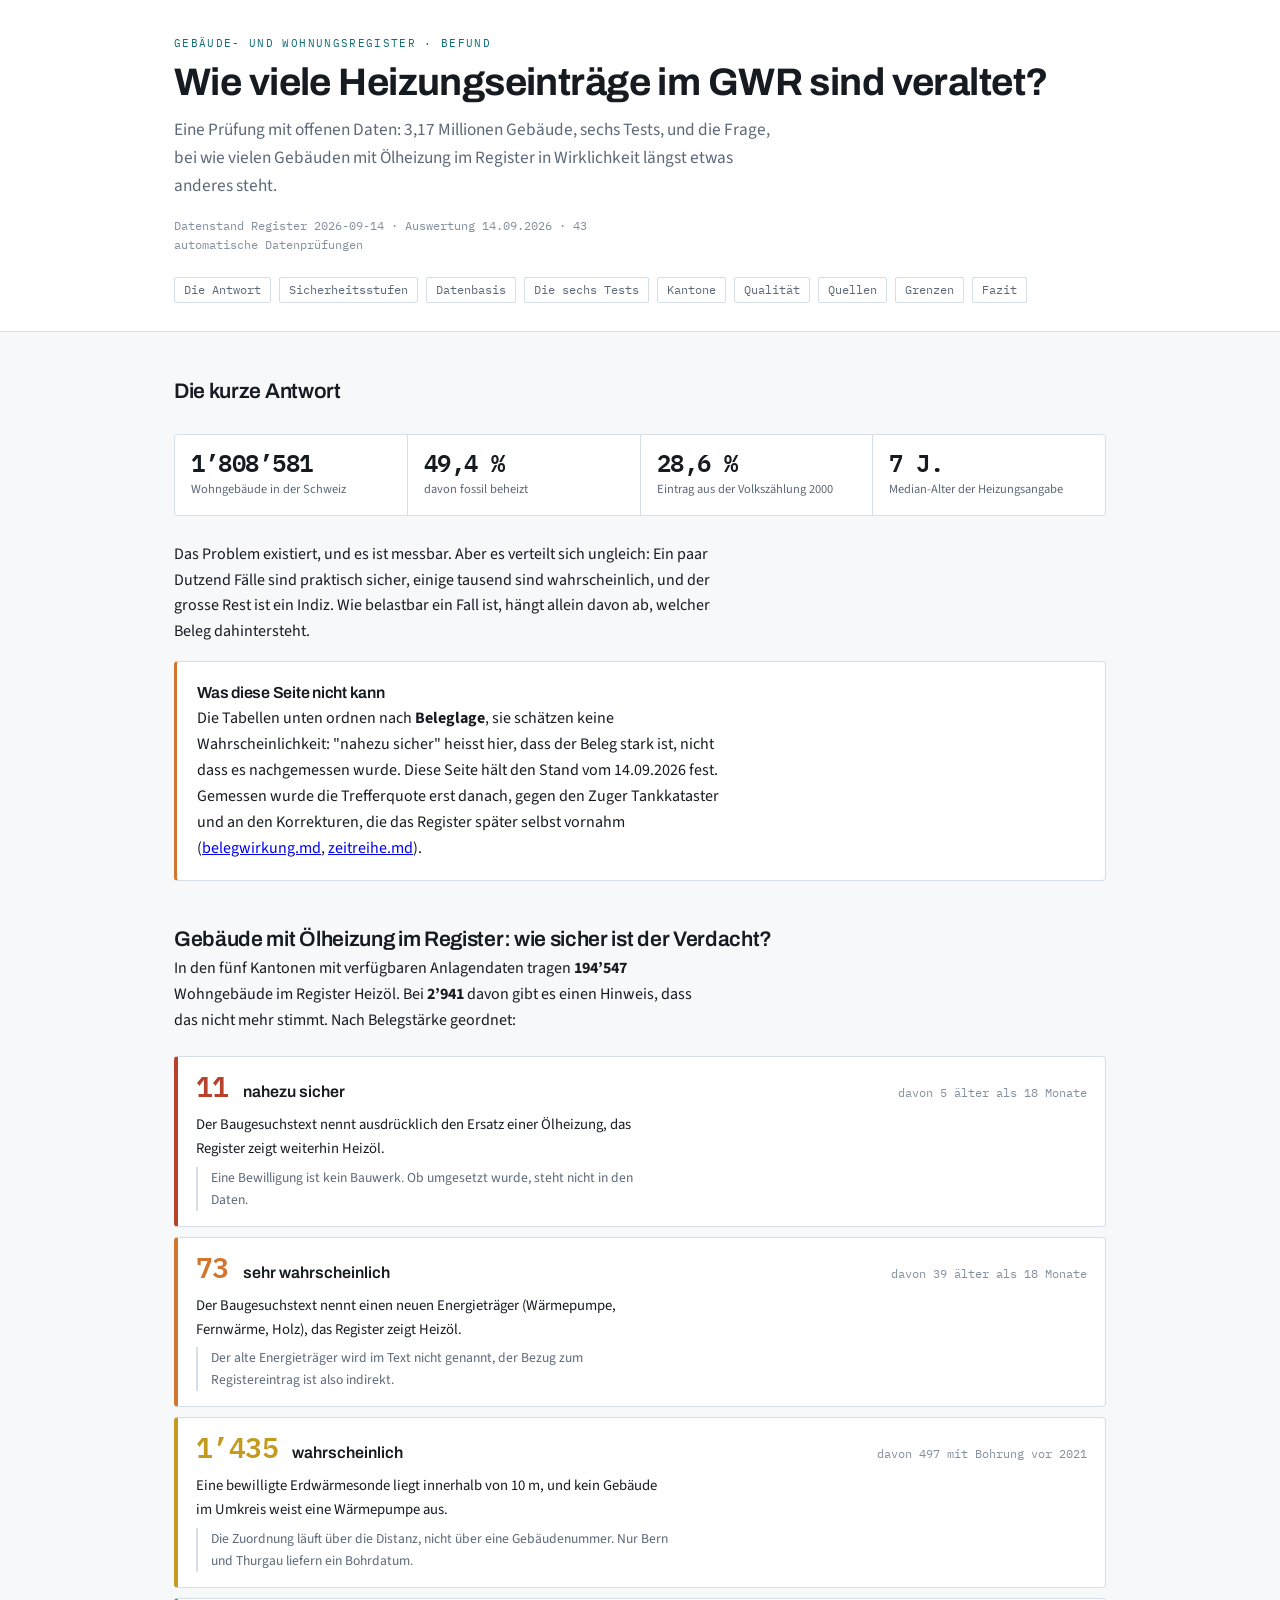
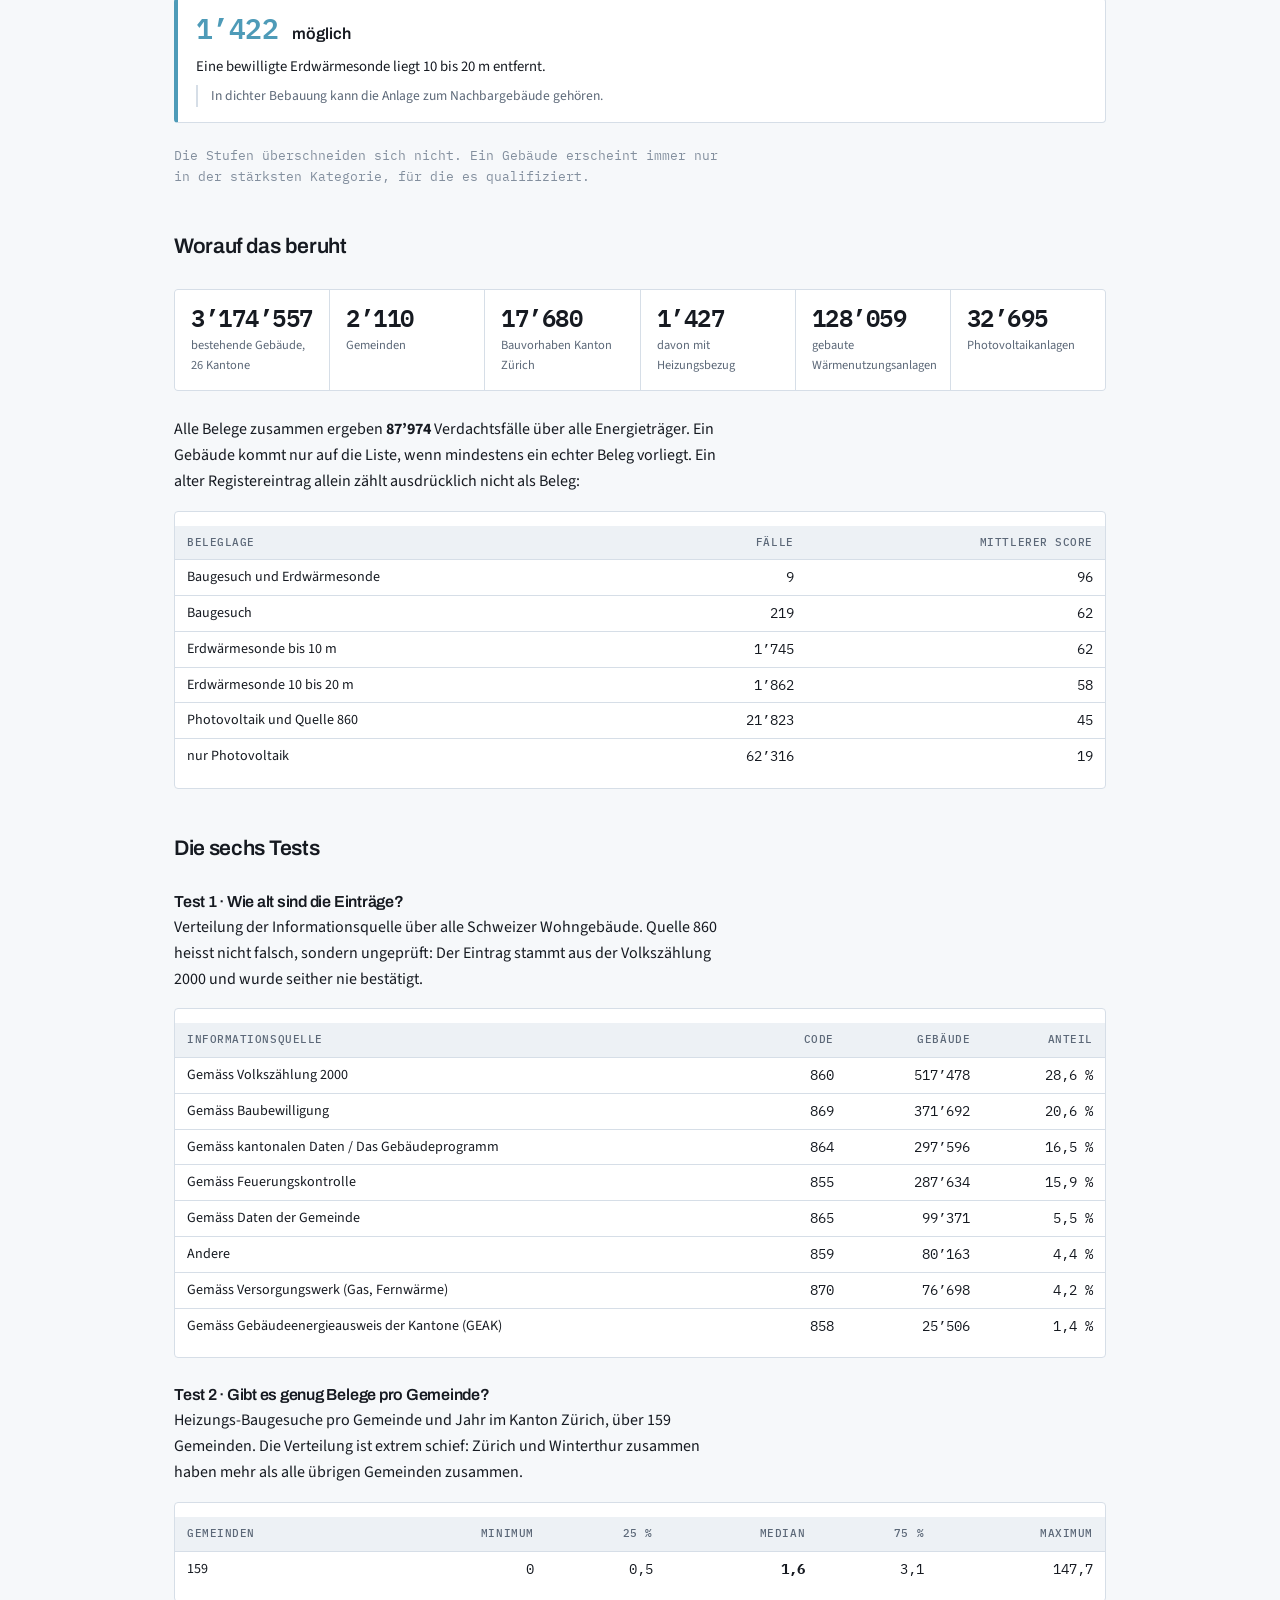
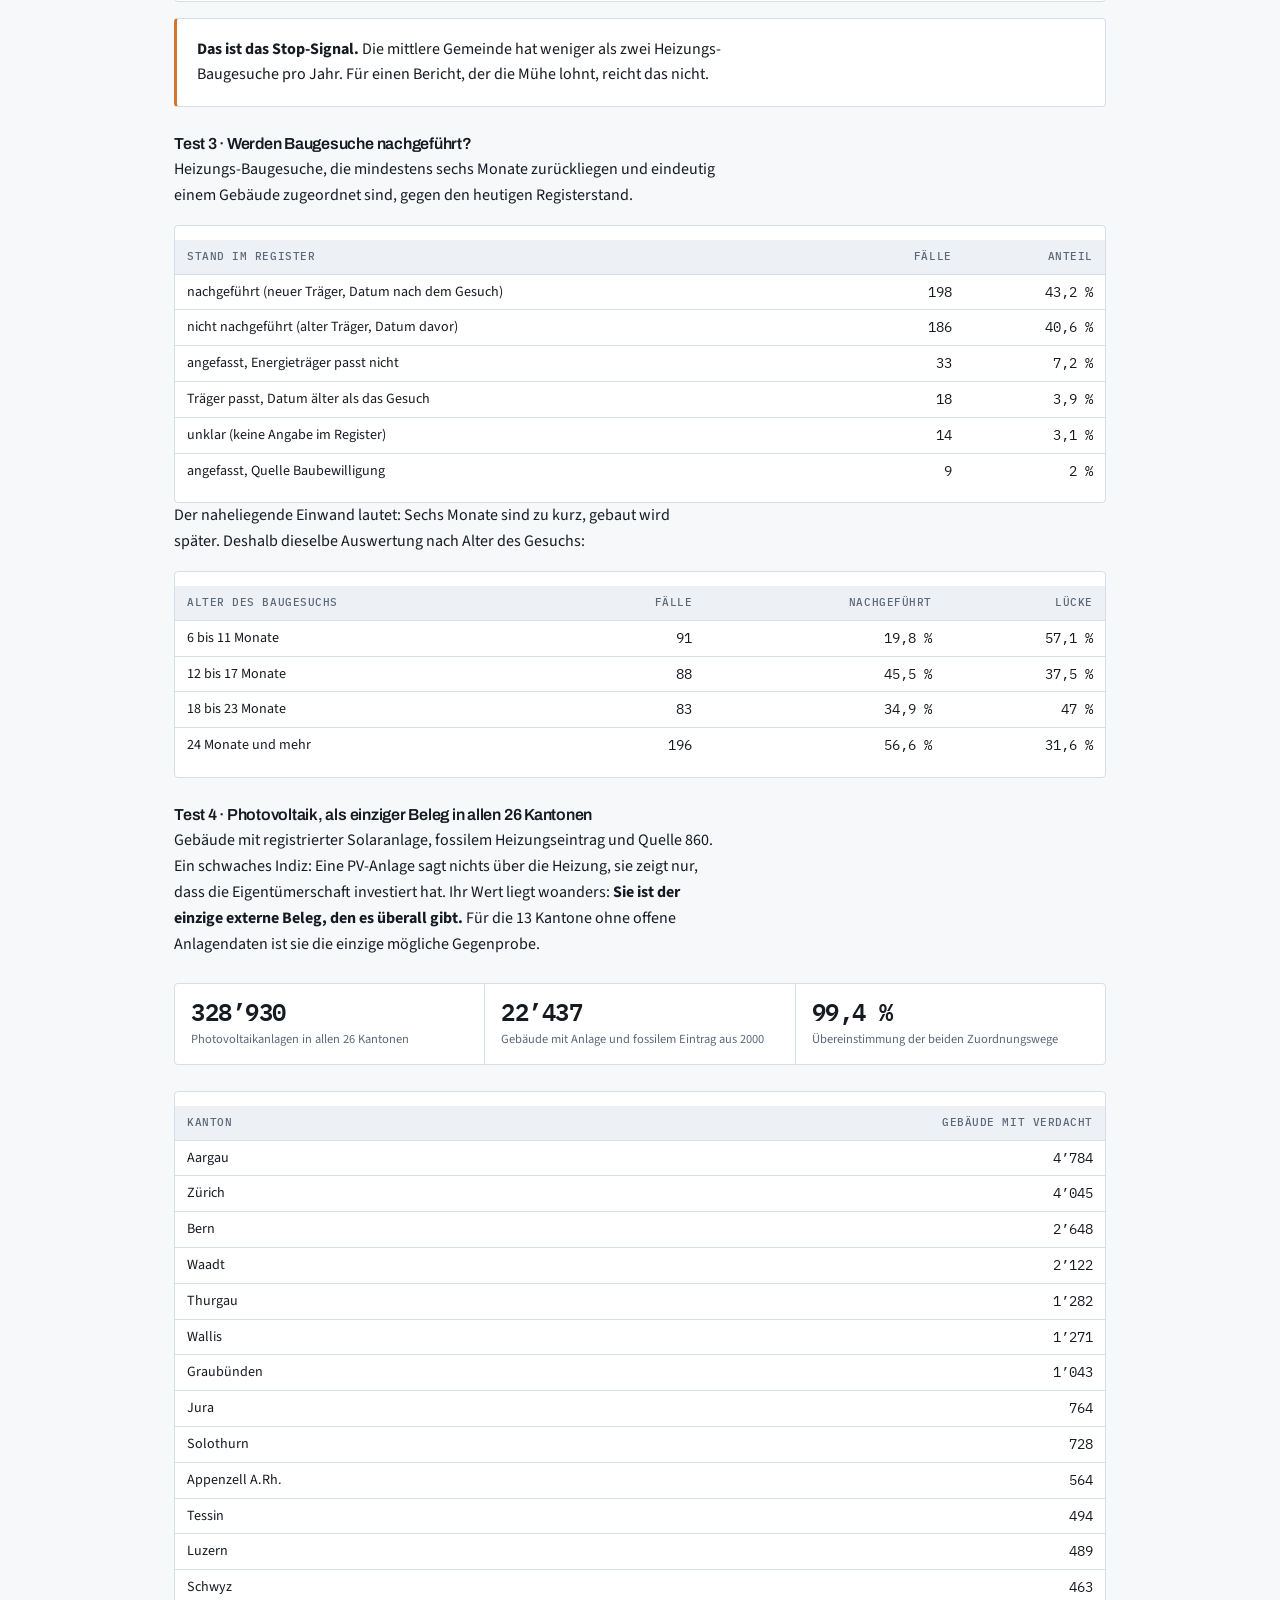
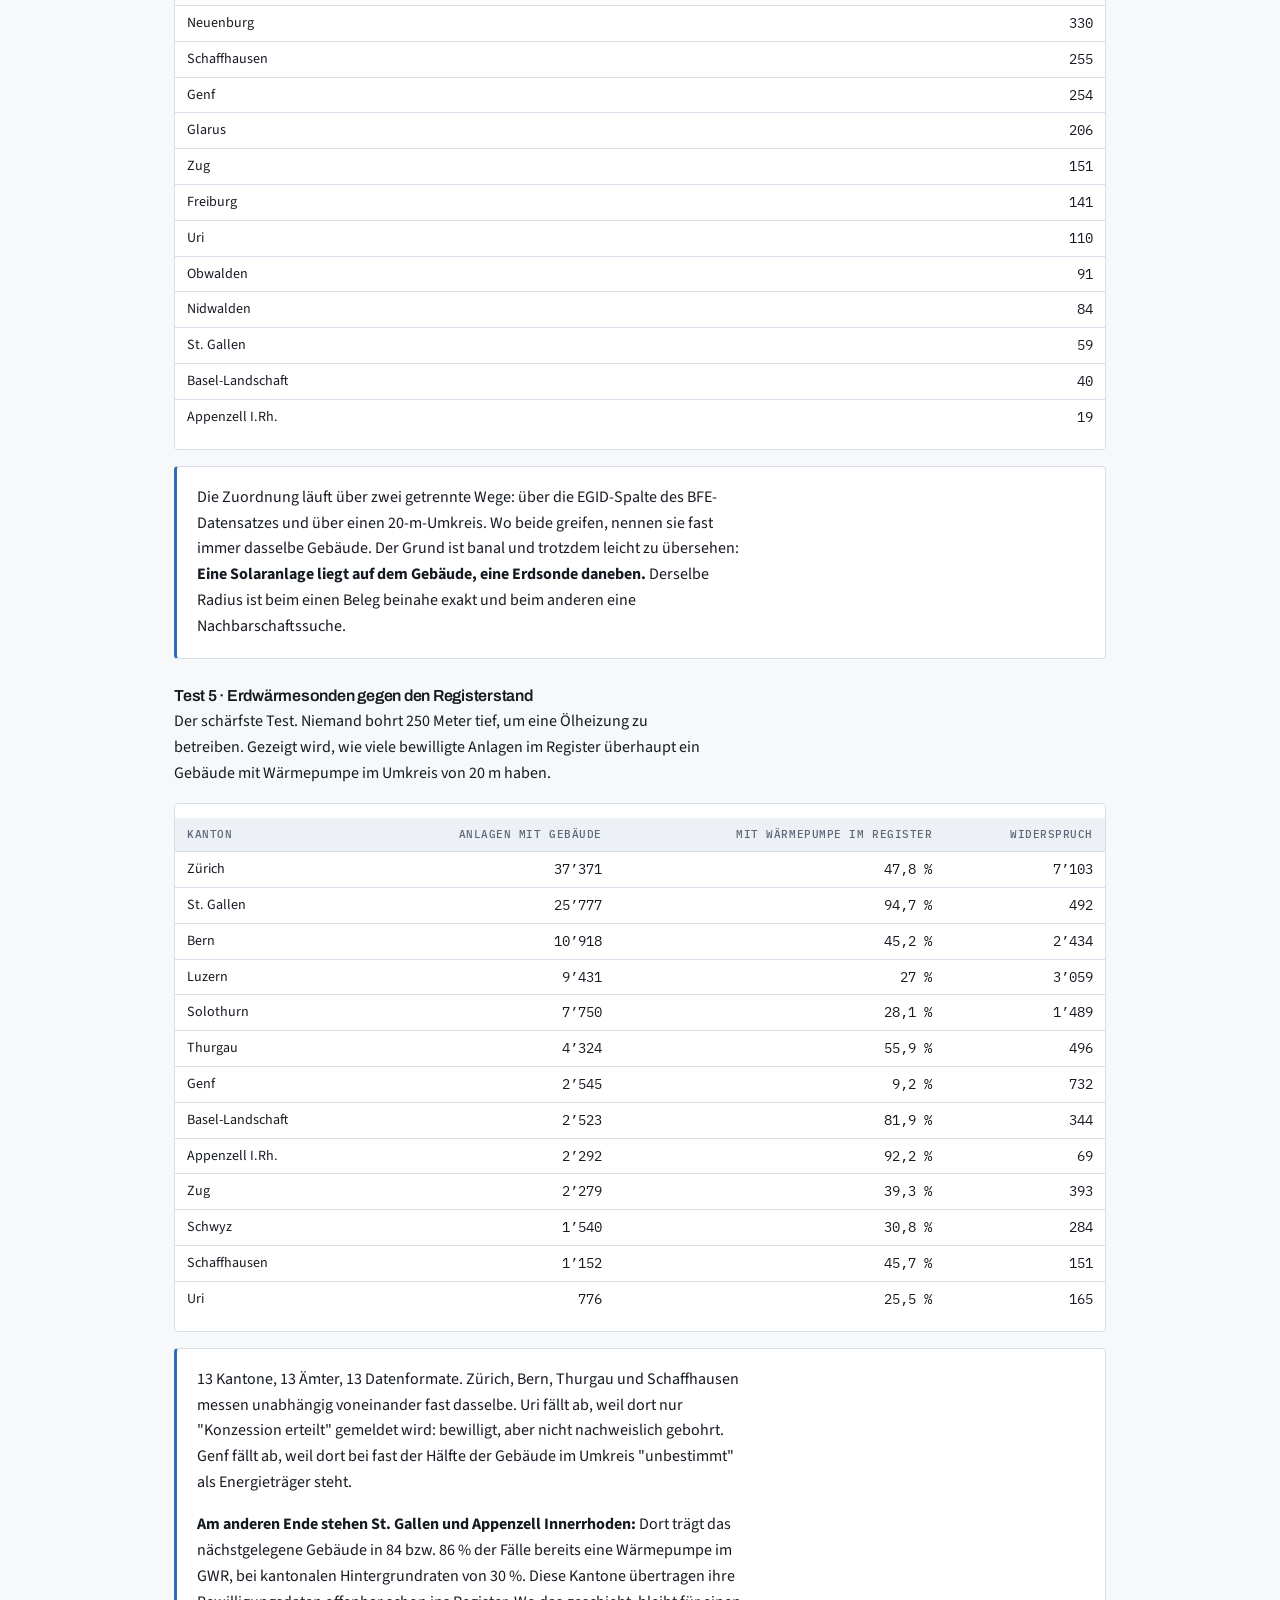
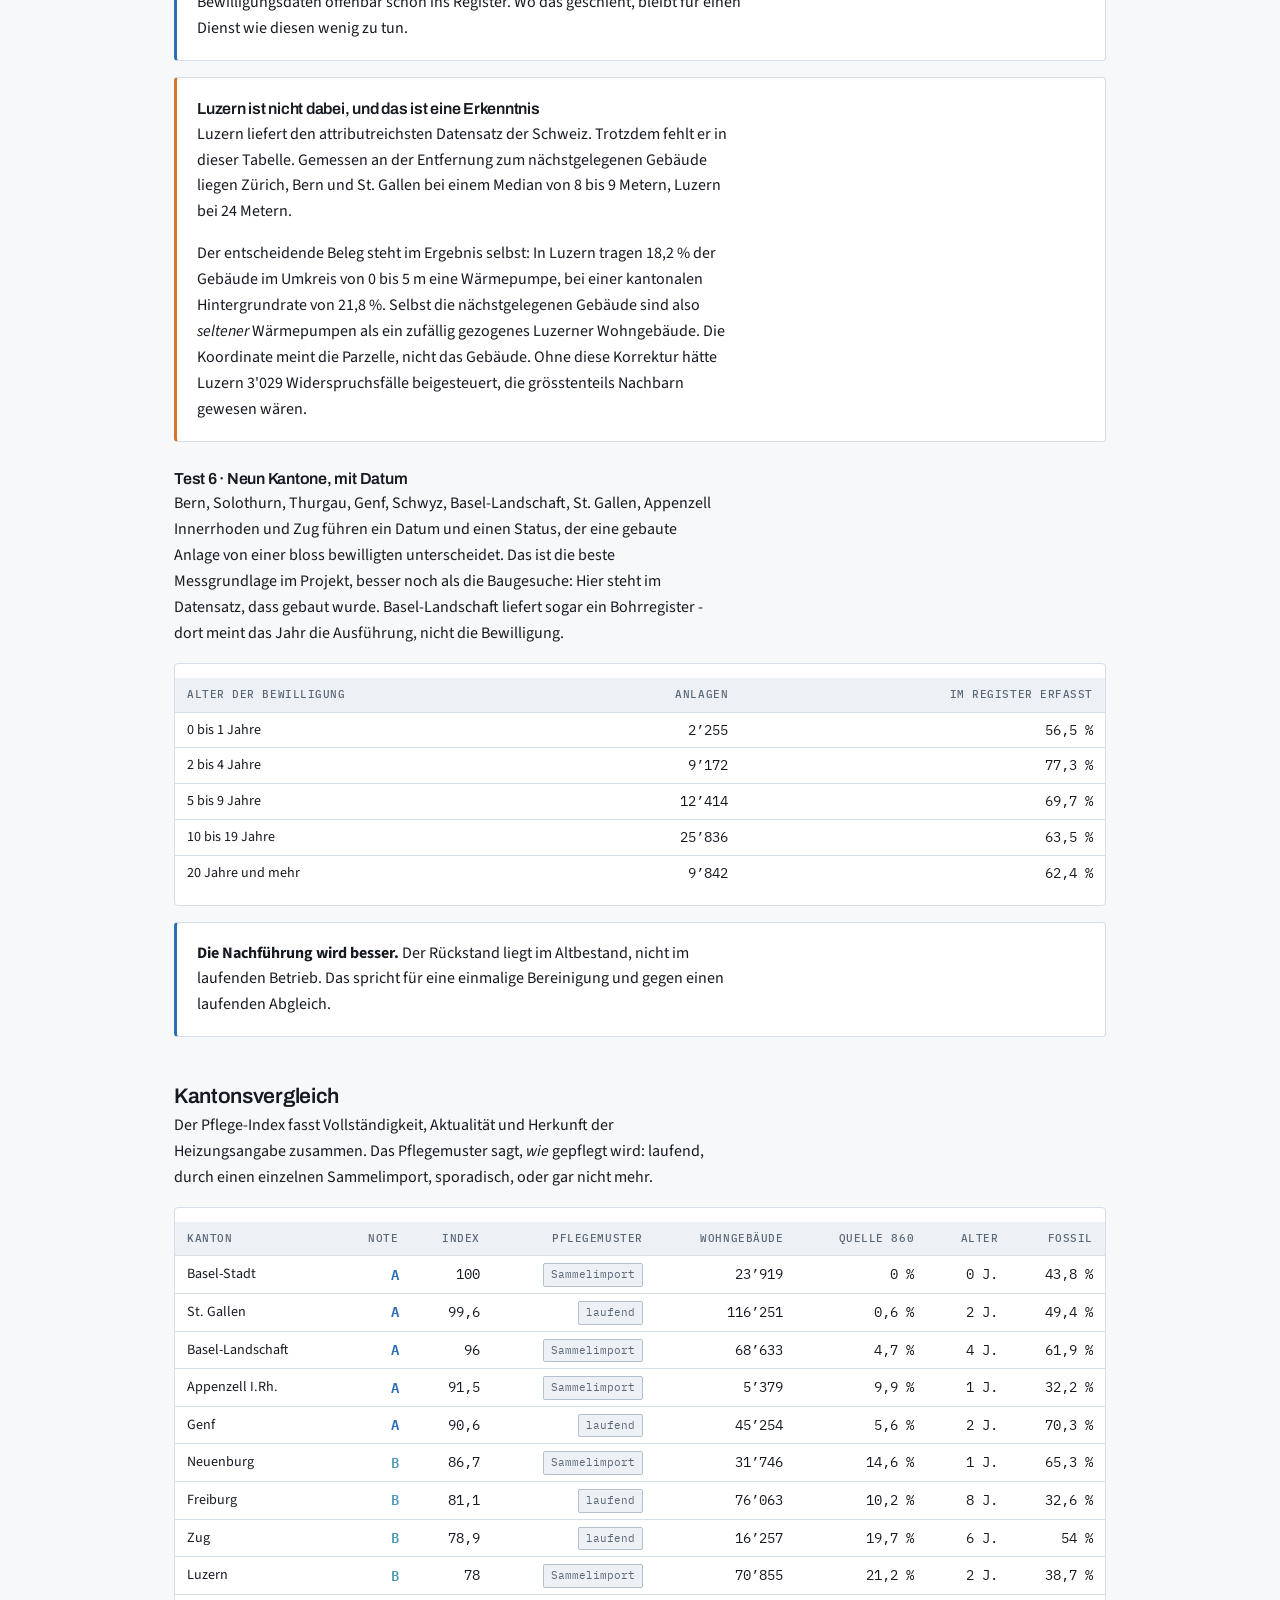
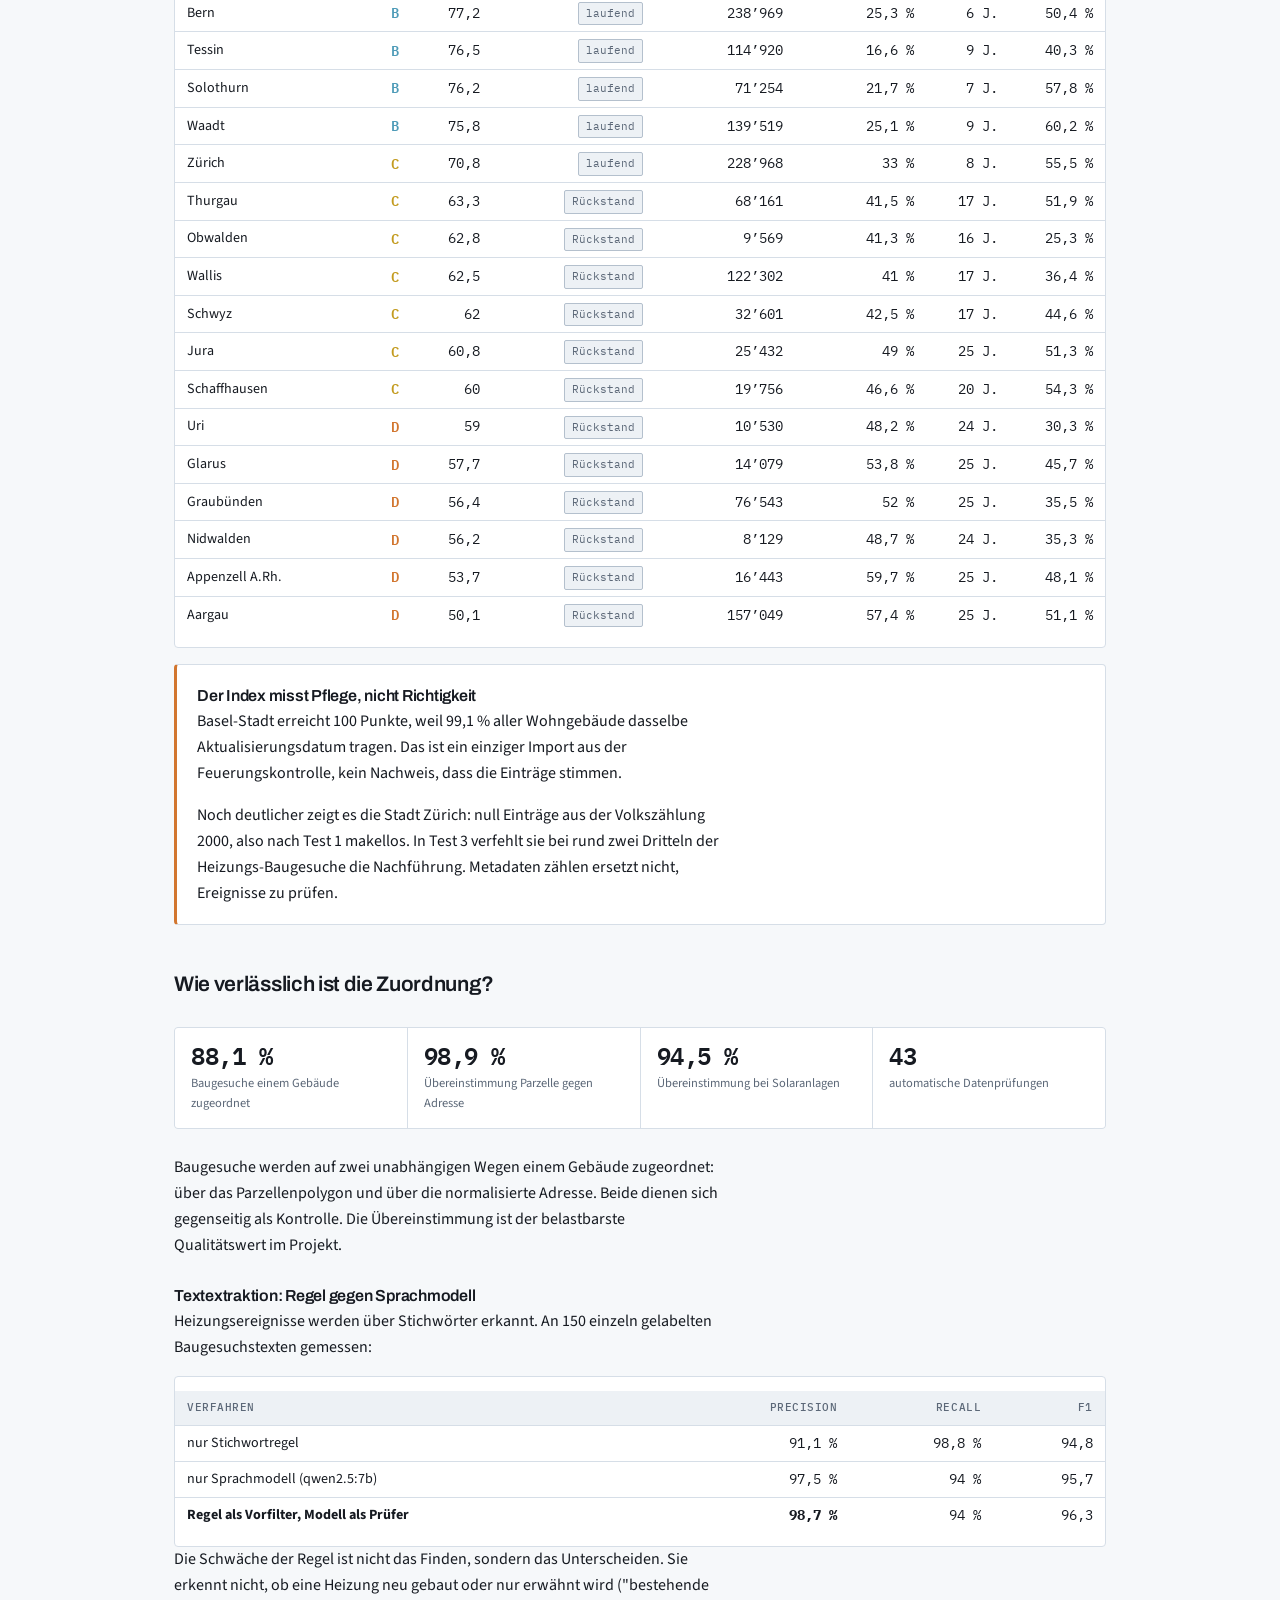
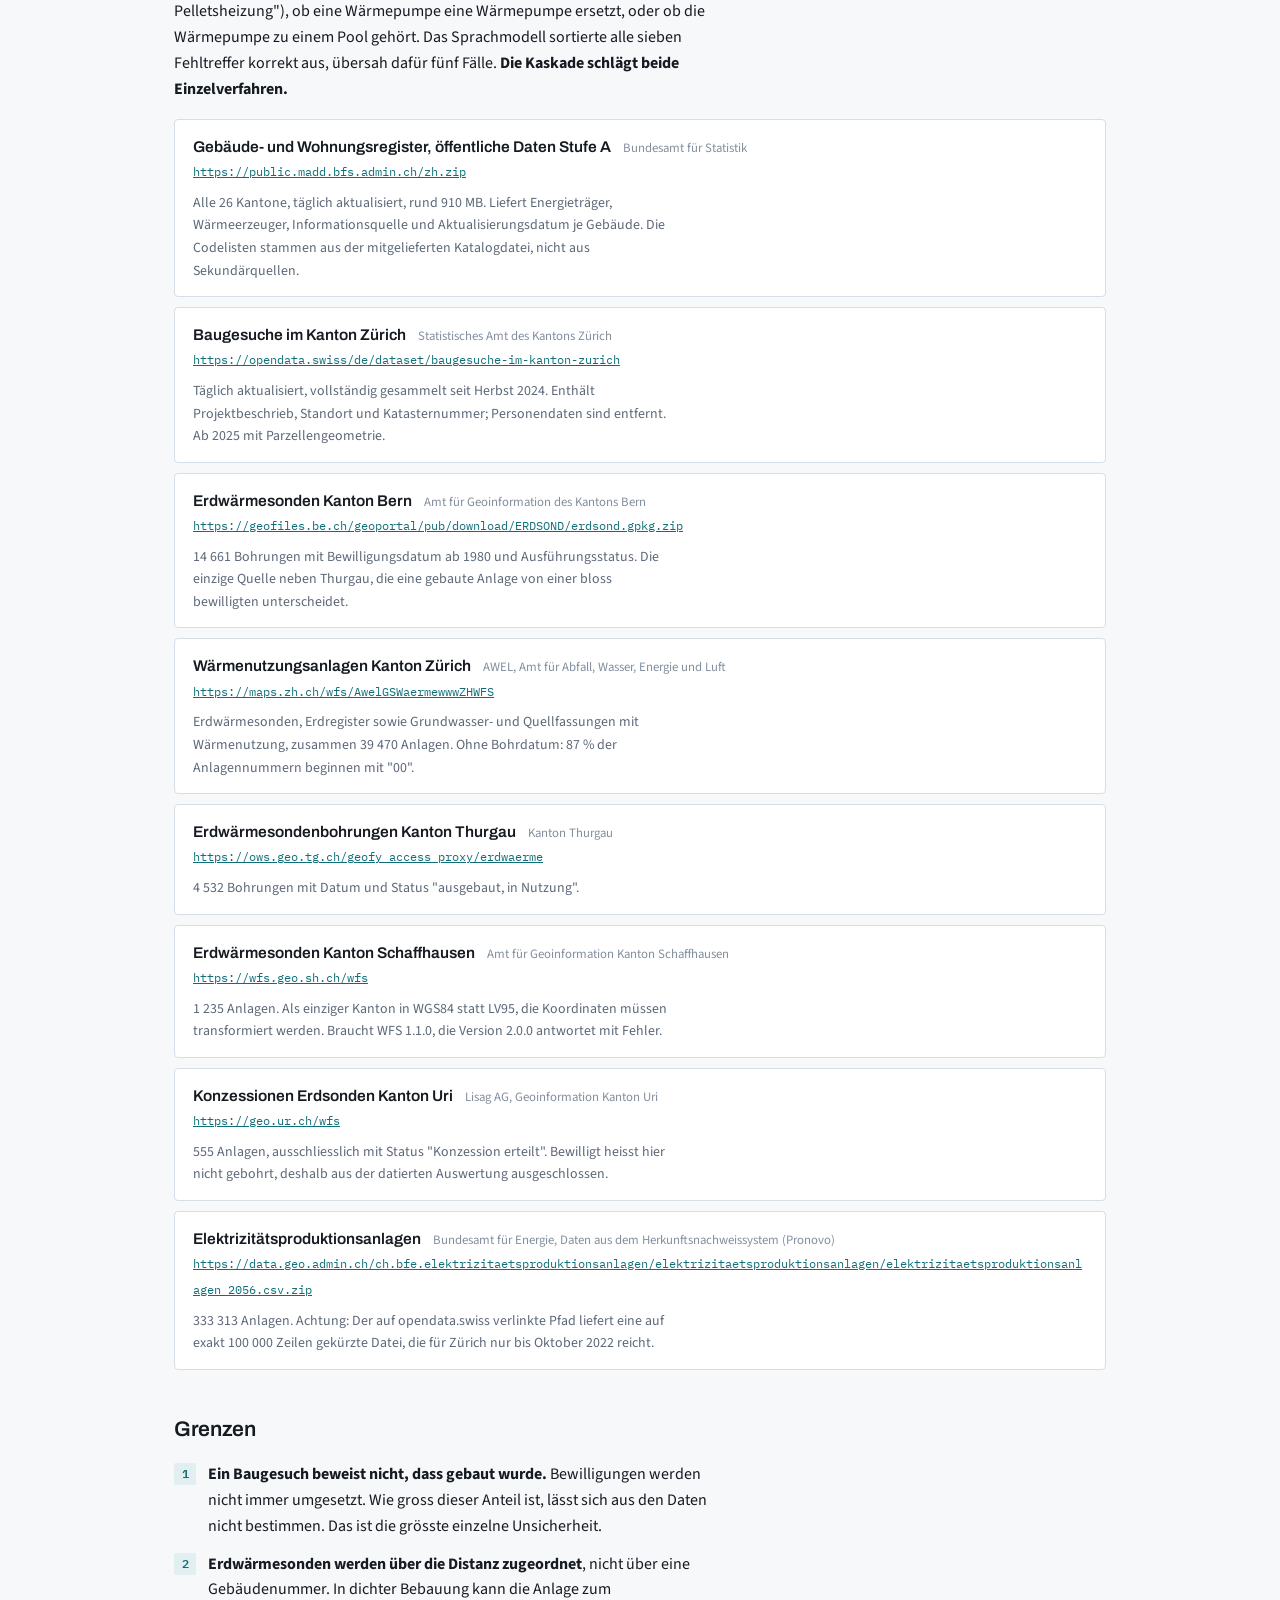
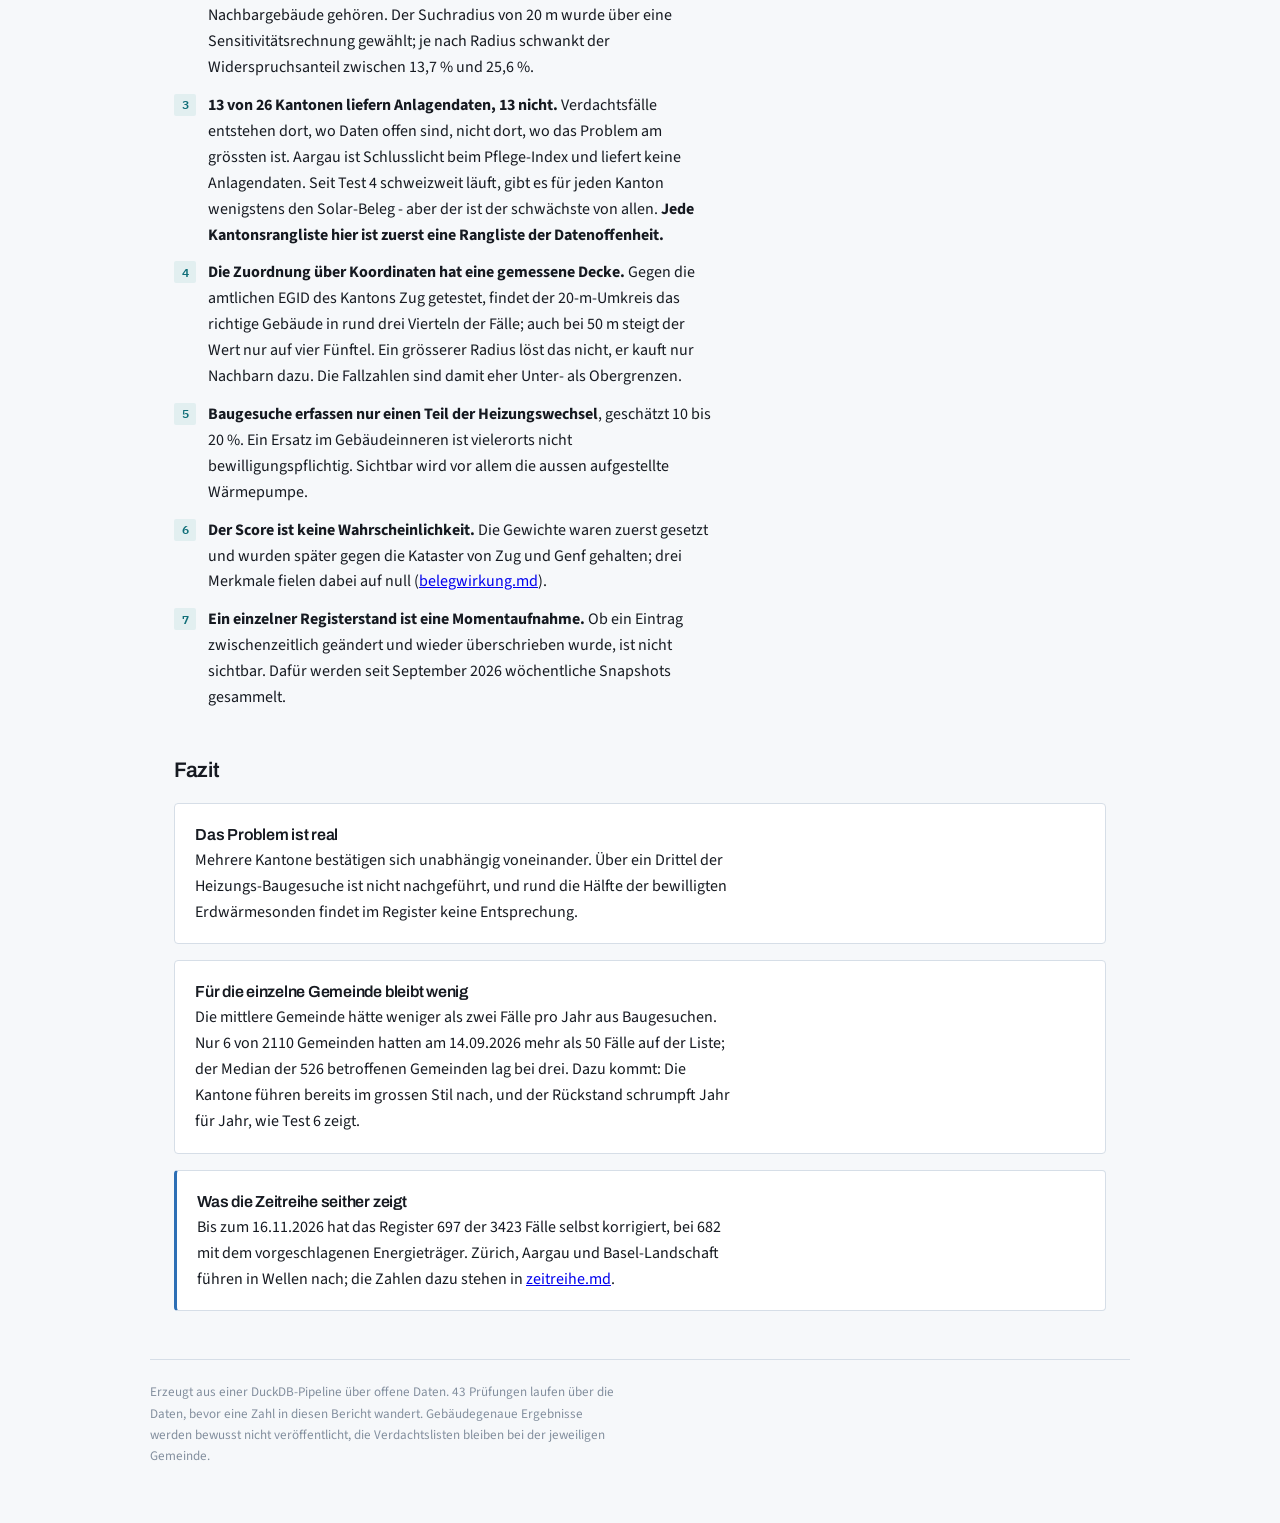
==== reports/befund.html @ 745b0d3e "Validierungsstudie GWR-Heizungscheck, Stand 16.11.2026" ====
<!doctype html>
<html lang="de">
<head>
<meta charset="utf-8">
<meta name="viewport" content="width=device-width, initial-scale=1">
<title>Veraltete Heizungsdaten</title>
<link rel="preconnect" href="https://fonts.googleapis.com">
<link rel="preconnect" href="https://fonts.gstatic.com" crossorigin>
<link rel="stylesheet" href="https://fonts.googleapis.com/css2?family=Archivo:wght@500;600;700&family=Source+Sans+3:ital,wght@0,400;0,600;1,400&family=IBM+Plex+Mono:wght@400;500;600&display=swap">

<style>
:root {
  --grund:        #F6F8FA;
  --flaeche:      #FFFFFF;
  --flaeche-2:    #EDF1F5;
  --linie:        #D6DEE7;
  --linie-stark:  #B4C0CD;
  --text:         #161A21;
  --text-leise:   #5C6878;
  --text-still:   #838F9E;
  --akzent:       #0F6E78;
  --akzent-flach: #E2EFF0;
  --stufe-a:      #2D6FB5;
  --stufe-b:      #4E9BB8;
  --stufe-c:      #C39B1F;
  --stufe-d:      #D2762F;
  --stufe-e:      #B8412C;
  --stufe-a-weich:#DEEAF6;
  --stufe-b-weich:#E0EFF3;
  --stufe-c-weich:#F6EED5;
  --stufe-d-weich:#F8E6D6;
  --stufe-e-weich:#F7DFDA;
  --radius: 4px;
  --breite: 980px;
}
@media (prefers-color-scheme: dark) {
  :root:not([data-theme="light"]) {
    --grund: #11141A; --flaeche: #181C24; --flaeche-2: #21262F;
    --linie: #2C333E; --linie-stark: #3E4753;
    --text: #E7ECF2; --text-leise: #9BA7B6; --text-still: #737F8D;
    --akzent: #3FB3BF; --akzent-flach: #163236;
    --stufe-a: #5892D6; --stufe-b: #62B2CD; --stufe-c: #D9B33C;
    --stufe-d: #E28F4C; --stufe-e: #D4614B;
    --stufe-a-weich:#1B2A3D; --stufe-b-weich:#162C35; --stufe-c-weich:#332C14;
    --stufe-d-weich:#352415; --stufe-e-weich:#361B17;
  }
}
:root[data-theme="dark"] {
  --grund: #11141A; --flaeche: #181C24; --flaeche-2: #21262F;
  --linie: #2C333E; --linie-stark: #3E4753;
  --text: #E7ECF2; --text-leise: #9BA7B6; --text-still: #737F8D;
  --akzent: #3FB3BF; --akzent-flach: #163236;
  --stufe-a: #5892D6; --stufe-b: #62B2CD; --stufe-c: #D9B33C;
  --stufe-d: #E28F4C; --stufe-e: #D4614B;
  --stufe-a-weich:#1B2A3D; --stufe-b-weich:#162C35; --stufe-c-weich:#332C14;
  --stufe-d-weich:#352415; --stufe-e-weich:#361B17;
}

* { box-sizing: border-box; }
body {
  margin: 0; background: var(--grund); color: var(--text);
  font-family: "Source Sans 3", ui-sans-serif, system-ui, sans-serif;
  font-size: 16px; line-height: 1.62; -webkit-font-smoothing: antialiased;
}
h1, h2, h3 { font-family: Archivo, ui-sans-serif, system-ui, sans-serif;
  font-weight: 600; letter-spacing: -0.015em; text-wrap: balance; margin: 0; }
h1 { font-size: clamp(1.75rem, 4vw, 2.4rem); font-weight: 700; line-height: 1.15; }
h2 { font-size: 1.32rem; margin-top: 2.6rem; }
h3 { font-size: 1rem; margin-top: 1.5rem; }
p { margin: 0 0 1rem; max-width: 68ch; }
.mono { font-family: "IBM Plex Mono", ui-monospace, monospace; font-variant-numeric: tabular-nums; }
.huelle { max-width: var(--breite); margin: 0 auto; padding: 0 24px; }

.kopf { background: var(--flaeche); border-bottom: 1px solid var(--linie); padding: 34px 0 28px; }
.eyebrow { font-family: "IBM Plex Mono", ui-monospace, monospace; font-size: .7rem;
  letter-spacing: .12em; text-transform: uppercase; color: var(--akzent); margin: 0 0 8px; }
.kopf p.lead { font-size: 1.08rem; color: var(--text-leise); margin-top: 12px; }
.stand { font-family: "IBM Plex Mono", ui-monospace, monospace; font-size: .74rem;
  color: var(--text-still); margin-top: 16px; }

nav.toc { display: flex; flex-wrap: wrap; gap: 6px 8px; margin: 22px 0 0; }
nav.toc a { font-family: "IBM Plex Mono", ui-monospace, monospace; font-size: .72rem;
  color: var(--text-leise); text-decoration: none; padding: 3px 9px;
  border: 1px solid var(--linie); border-radius: 2px; background: var(--flaeche); }
nav.toc a:hover { color: var(--akzent); border-color: var(--akzent); }

.kennzahlen { display: grid; gap: 1px; background: var(--linie);
  grid-template-columns: repeat(auto-fit, minmax(150px, 1fr));
  border: 1px solid var(--linie); border-radius: var(--radius);
  overflow: hidden; margin: 26px 0; }
.kz { background: var(--flaeche); padding: 14px 16px 15px; }
.kz-wert { font-family: "IBM Plex Mono", ui-monospace, monospace; font-variant-numeric: tabular-nums;
  font-size: 1.5rem; font-weight: 600; line-height: 1.1; letter-spacing: -0.02em; }
.kz-label { font-size: .78rem; color: var(--text-leise); margin-top: 4px; }

/* Sicherheitsstufen: das Herzstück der Seite */
.stufen { display: flex; flex-direction: column; gap: 10px; margin: 22px 0; }
.stufe { border: 1px solid var(--linie); border-left-width: 4px;
  border-radius: var(--radius); background: var(--flaeche); padding: 15px 18px; }
.stufe-1 { border-left-color: var(--stufe-e); }
.stufe-2 { border-left-color: var(--stufe-d); }
.stufe-3 { border-left-color: var(--stufe-c); }
.stufe-4 { border-left-color: var(--stufe-b); }
.stufe-kopf { display: flex; flex-wrap: wrap; align-items: baseline; gap: 6px 14px; }
.stufe-zahl { font-family: "IBM Plex Mono", ui-monospace, monospace; font-variant-numeric: tabular-nums;
  font-size: 1.72rem; font-weight: 600; line-height: 1; letter-spacing: -0.02em; }
.stufe-1 .stufe-zahl { color: var(--stufe-e); }
.stufe-2 .stufe-zahl { color: var(--stufe-d); }
.stufe-3 .stufe-zahl { color: var(--stufe-c); }
.stufe-4 .stufe-zahl { color: var(--stufe-b); }
.stufe-name { font-family: Archivo, sans-serif; font-weight: 600; font-size: 1rem; }
.stufe-alt { font-family: "IBM Plex Mono", ui-monospace, monospace; font-size: .74rem;
  color: var(--text-still); margin-left: auto; }
.stufe p { margin: 8px 0 0; font-size: .92rem; }
.stufe .einschraenkung { color: var(--text-leise); font-size: .85rem; margin-top: 6px;
  padding-left: 13px; border-left: 2px solid var(--linie); }

table { border-collapse: collapse; width: 100%; font-size: .88rem; margin: 14px 0; }
.t-huelle { overflow-x: auto; border: 1px solid var(--linie);
  border-radius: var(--radius); background: var(--flaeche); }
thead th { background: var(--flaeche-2); color: var(--text-leise);
  font-family: "IBM Plex Mono", ui-monospace, monospace; font-size: .68rem;
  letter-spacing: .05em; text-transform: uppercase; font-weight: 500;
  text-align: right; padding: 8px 12px; white-space: nowrap;
  border-bottom: 1px solid var(--linie); }
thead th:first-child { text-align: left; }
tbody td { padding: 6px 12px; border-top: 1px solid var(--linie); text-align: right;
  font-family: "IBM Plex Mono", ui-monospace, monospace; font-variant-numeric: tabular-nums;
  white-space: nowrap; }
tbody td:first-child { text-align: left; font-family: "Source Sans 3", sans-serif; white-space: normal; }
tbody tr:hover { background: var(--flaeche-2); }

.balken-zelle { position: relative; }
.balken { position: absolute; left: 0; top: 3px; bottom: 3px; opacity: .2; border-radius: 2px; }

.karte { border: 1px solid var(--linie); border-radius: var(--radius);
  background: var(--flaeche); padding: 18px 20px; margin: 16px 0; }
.karte h3 { margin-top: 0; }
.karte p:last-child { margin-bottom: 0; }
.warnung { border-left: 3px solid var(--stufe-d); }
.gut { border-left: 3px solid var(--stufe-a); }

.quelle { border: 1px solid var(--linie); border-radius: var(--radius);
  background: var(--flaeche); padding: 14px 18px; margin-bottom: 10px; }
.quelle-kopf { display: flex; flex-wrap: wrap; gap: 4px 12px; align-items: baseline; }
.quelle-name { font-family: Archivo, sans-serif; font-weight: 600; font-size: .97rem; }
.quelle-herkunft { font-size: .8rem; color: var(--text-still); }
.quelle a { font-family: "IBM Plex Mono", ui-monospace, monospace; font-size: .74rem;
  color: var(--akzent); word-break: break-all; }
.quelle p { font-size: .87rem; color: var(--text-leise); margin: 7px 0 0; }
.chip { display: inline-block; font-family: "IBM Plex Mono", ui-monospace, monospace;
  font-size: .68rem; padding: 2px 7px; border-radius: 2px; background: var(--flaeche-2);
  color: var(--text-leise); border: 1px solid var(--linie-stark); }

ol.schritte { counter-reset: s; list-style: none; padding: 0; margin: 16px 0; }
ol.schritte li { counter-increment: s; position: relative; padding-left: 34px;
  margin-bottom: 12px; max-width: 68ch; }
ol.schritte li::before { content: counter(s); position: absolute; left: 0; top: 1px;
  font-family: "IBM Plex Mono", ui-monospace, monospace; font-size: .74rem; font-weight: 600;
  color: var(--akzent); background: var(--akzent-flach); width: 22px; height: 22px;
  display: grid; place-items: center; border-radius: 2px; }

.fuss { border-top: 1px solid var(--linie); margin-top: 48px; padding: 22px 0 40px;
  font-size: .82rem; color: var(--text-still); }
section { scroll-margin-top: 16px; }
@media (prefers-reduced-motion: reduce) { * { transition: none !important; } }
</style>
</head>
<body>

<header class="kopf">
  <div class="huelle">
    <p class="eyebrow">Gebäude- und Wohnungsregister · Befund</p>
    <h1>Wie viele Heizungseinträge im GWR sind veraltet?</h1>
    <p class="lead">Eine Prüfung mit offenen Daten: 3,17 Millionen Gebäude, sechs Tests,
      und die Frage, bei wie vielen Gebäuden mit Ölheizung im Register in Wirklichkeit
      längst etwas anderes steht.</p>
    <p class="stand" id="stand"></p>
    <nav class="toc">
      <a href="#antwort">Die Antwort</a>
      <a href="#sicherheit">Sicherheitsstufen</a>
      <a href="#basis">Datenbasis</a>
      <a href="#tests">Die sechs Tests</a>
      <a href="#kantone">Kantone</a>
      <a href="#qualitaet">Qualität</a>
      <a href="#quellen">Quellen</a>
      <a href="#grenzen">Grenzen</a>
      <a href="#fazit">Fazit</a>
    </nav>
  </div>
</header>

<main class="huelle">

  <section id="antwort">
    <h2>Die kurze Antwort</h2>
    <div class="kennzahlen" id="kzHeader"></div>
    <p>Das Problem existiert, und es ist messbar. Aber es verteilt sich ungleich: Ein paar
      Dutzend Fälle sind praktisch sicher, einige tausend sind wahrscheinlich, und der grosse
      Rest ist ein Indiz. Wie belastbar ein Fall ist, hängt allein davon ab, welcher Beleg
      dahintersteht.</p>
    <div class="karte warnung">
      <h3>Was diese Seite nicht kann</h3>
      <p>Die Tabellen unten ordnen nach <strong>Beleglage</strong>, sie schätzen keine
        Wahrscheinlichkeit: "nahezu sicher" heisst hier, dass der Beleg stark ist, nicht dass
        es nachgemessen wurde. Diese Seite hält den Stand vom 14.09.2026 fest. Gemessen wurde
        die Trefferquote erst danach, gegen den Zuger Tankkataster und an den Korrekturen, die
        das Register später selbst vornahm (<a href="belegwirkung.md">belegwirkung.md</a>,
        <a href="zeitreihe.md">zeitreihe.md</a>).</p>
    </div>
  </section>

  <section id="sicherheit">
    <h2>Gebäude mit Ölheizung im Register: wie sicher ist der Verdacht?</h2>
    <p id="oelEinleitung"></p>
    <div class="stufen" id="stufen"></div>
    <p class="mono" style="font-size:.82rem;color:var(--text-still)">
      Die Stufen überschneiden sich nicht. Ein Gebäude erscheint immer nur in der stärksten
      Kategorie, für die es qualifiziert.</p>
  </section>

  <section id="basis">
    <h2>Worauf das beruht</h2>
    <div class="kennzahlen" id="kzBasis"></div>
    <p>Alle Belege zusammen ergeben <strong id="belegSumme"></strong> Verdachtsfälle über
      alle Energieträger. Ein Gebäude kommt nur auf die Liste, wenn mindestens ein echter
      Beleg vorliegt. Ein alter Registereintrag allein zählt ausdrücklich nicht als Beleg:</p>
    <div class="t-huelle"><table id="tBelege"></table></div>
  </section>

  <section id="tests">
    <h2>Die sechs Tests</h2>

    <h3>Test 1 · Wie alt sind die Einträge?</h3>
    <p>Verteilung der Informationsquelle über alle Schweizer Wohngebäude. Quelle 860 heisst
      nicht falsch, sondern ungeprüft: Der Eintrag stammt aus der Volkszählung 2000 und wurde
      seither nie bestätigt.</p>
    <div class="t-huelle"><table id="tTest1"></table></div>

    <h3>Test 2 · Gibt es genug Belege pro Gemeinde?</h3>
    <p id="test2Text"></p>
    <div class="t-huelle"><table id="tTest2"></table></div>
    <div class="karte warnung">
      <p style="margin:0"><strong>Das ist das Stop-Signal.</strong> Die mittlere Gemeinde hat
        weniger als zwei Heizungs-Baugesuche pro Jahr. Für einen Bericht, der die Mühe lohnt,
        reicht das nicht.</p>
    </div>

    <h3>Test 3 · Werden Baugesuche nachgeführt?</h3>
    <p>Heizungs-Baugesuche, die mindestens sechs Monate zurückliegen und eindeutig einem
      Gebäude zugeordnet sind, gegen den heutigen Registerstand.</p>
    <div class="t-huelle"><table id="tTest3"></table></div>
    <p>Der naheliegende Einwand lautet: Sechs Monate sind zu kurz, gebaut wird später.
      Deshalb dieselbe Auswertung nach Alter des Gesuchs:</p>
    <div class="t-huelle"><table id="tTest3Alter"></table></div>

    <h3>Test 4 · Photovoltaik, als einziger Beleg in allen 26 Kantonen</h3>
    <p>Gebäude mit registrierter Solaranlage, fossilem Heizungseintrag und Quelle 860. Ein
      schwaches Indiz: Eine PV-Anlage sagt nichts über die Heizung, sie zeigt nur, dass die
      Eigentümerschaft investiert hat. Ihr Wert liegt woanders: <strong>Sie ist der einzige
      externe Beleg, den es überall gibt.</strong> Für die 13 Kantone ohne offene
      Anlagendaten ist sie die einzige mögliche Gegenprobe.</p>
    <div class="kennzahlen" id="kzSolar"></div>
    <div class="t-huelle"><table id="tSolarKantone"></table></div>
    <div class="karte gut">
      <p style="margin:0">Die Zuordnung läuft über zwei getrennte Wege: über die
        EGID-Spalte des BFE-Datensatzes und über einen 20-m-Umkreis. Wo beide greifen,
        nennen sie fast immer dasselbe Gebäude. Der Grund ist banal und trotzdem leicht zu
        übersehen: <strong>Eine Solaranlage liegt auf dem Gebäude, eine Erdsonde
        daneben.</strong> Derselbe Radius ist beim einen Beleg beinahe exakt und beim
        anderen eine Nachbarschaftssuche.</p>
    </div>

    <h3>Test 5 · Erdwärmesonden gegen den Registerstand</h3>
    <p>Der schärfste Test. Niemand bohrt 250 Meter tief, um eine Ölheizung zu betreiben.
      Gezeigt wird, wie viele bewilligte Anlagen im Register überhaupt ein Gebäude mit
      Wärmepumpe im Umkreis von 20 m haben.</p>
    <div class="t-huelle"><table id="tTest5"></table></div>
    <div class="karte gut">
      <p>13 Kantone, 13 Ämter, 13 Datenformate. Zürich, Bern, Thurgau und Schaffhausen
        messen unabhängig voneinander fast dasselbe. Uri fällt ab, weil dort nur
        "Konzession erteilt" gemeldet wird: bewilligt, aber nicht nachweislich gebohrt.
        Genf fällt ab, weil dort bei fast der Hälfte der Gebäude im Umkreis "unbestimmt"
        als Energieträger steht.</p>
      <p style="margin-bottom:0"><strong>Am anderen Ende stehen St. Gallen und Appenzell
        Innerrhoden:</strong> Dort trägt das nächstgelegene Gebäude in 84 bzw. 86 % der
        Fälle bereits eine Wärmepumpe im GWR, bei kantonalen Hintergrundraten von 30 %.
        Diese Kantone übertragen ihre Bewilligungsdaten offenbar schon ins Register. Wo
        das geschieht, bleibt für einen Dienst wie diesen wenig zu tun.</p>
    </div>
    <div class="karte warnung">
      <h3>Luzern ist nicht dabei, und das ist eine Erkenntnis</h3>
      <p>Luzern liefert den attributreichsten Datensatz der Schweiz. Trotzdem fehlt er in
        dieser Tabelle. Gemessen an der Entfernung zum nächstgelegenen Gebäude liegen
        Zürich, Bern und St. Gallen bei einem Median von 8 bis 9 Metern, Luzern bei
        24 Metern.</p>
      <p style="margin-bottom:0">Der entscheidende Beleg steht im Ergebnis selbst: In
        Luzern tragen 18,2 % der Gebäude im Umkreis von 0 bis 5 m eine Wärmepumpe, bei
        einer kantonalen Hintergrundrate von 21,8 %. Selbst die nächstgelegenen Gebäude
        sind also <em>seltener</em> Wärmepumpen als ein zufällig gezogenes Luzerner
        Wohngebäude. Die Koordinate meint die Parzelle, nicht das Gebäude. Ohne diese
        Korrektur hätte Luzern 3'029 Widerspruchsfälle beigesteuert, die grösstenteils
        Nachbarn gewesen wären.</p>
    </div>

    <h3>Test 6 · Neun Kantone, mit Datum</h3>
    <p>Bern, Solothurn, Thurgau, Genf, Schwyz, Basel-Landschaft, St. Gallen, Appenzell
      Innerrhoden und Zug führen ein Datum und einen Status, der eine gebaute Anlage von
      einer bloss bewilligten unterscheidet. Das ist die beste Messgrundlage im Projekt,
      besser noch als die Baugesuche: Hier steht im Datensatz, dass gebaut wurde.
      Basel-Landschaft liefert sogar ein Bohrregister - dort meint das Jahr die
      Ausführung, nicht die Bewilligung.</p>
    <div class="t-huelle"><table id="tTest6"></table></div>
    <div class="karte gut">
      <p style="margin:0"><strong>Die Nachführung wird besser.</strong> Der Rückstand liegt
        im Altbestand, nicht im laufenden Betrieb. Das spricht für eine einmalige Bereinigung
        und gegen einen laufenden Abgleich.</p>
    </div>
  </section>

  <section id="kantone">
    <h2>Kantonsvergleich</h2>
    <p>Der Pflege-Index fasst Vollständigkeit, Aktualität und Herkunft der Heizungsangabe
      zusammen. Das Pflegemuster sagt, <em>wie</em> gepflegt wird: laufend, durch einen
      einzelnen Sammelimport, sporadisch, oder gar nicht mehr.</p>
    <div class="t-huelle"><table id="tKantone"></table></div>
    <div class="karte warnung">
      <h3>Der Index misst Pflege, nicht Richtigkeit</h3>
      <p>Basel-Stadt erreicht 100 Punkte, weil 99,1 % aller Wohngebäude dasselbe
        Aktualisierungsdatum tragen. Das ist ein einziger Import aus der Feuerungskontrolle,
        kein Nachweis, dass die Einträge stimmen.</p>
      <p style="margin-bottom:0">Noch deutlicher zeigt es die Stadt Zürich: null Einträge aus
        der Volkszählung 2000, also nach Test 1 makellos. In Test 3 verfehlt sie bei rund zwei
        Dritteln der Heizungs-Baugesuche die Nachführung. Metadaten zählen ersetzt nicht,
        Ereignisse zu prüfen.</p>
    </div>
  </section>

  <section id="qualitaet">
    <h2>Wie verlässlich ist die Zuordnung?</h2>
    <div class="kennzahlen" id="kzQualitaet"></div>
    <p>Baugesuche werden auf zwei unabhängigen Wegen einem Gebäude zugeordnet: über das
      Parzellenpolygon und über die normalisierte Adresse. Beide dienen sich gegenseitig als
      Kontrolle. Die Übereinstimmung ist der belastbarste Qualitätswert im Projekt.</p>

    <h3>Textextraktion: Regel gegen Sprachmodell</h3>
    <p>Heizungsereignisse werden über Stichwörter erkannt. An 150 einzeln gelabelten
      Baugesuchstexten gemessen:</p>
    <div class="t-huelle"><table id="tExtraktion"></table></div>
    <p>Die Schwäche der Regel ist nicht das Finden, sondern das Unterscheiden. Sie erkennt
      nicht, ob eine Heizung neu gebaut oder nur erwähnt wird ("bestehende Pelletsheizung"),
      ob eine Wärmepumpe eine Wärmepumpe ersetzt, oder ob die Wärmepumpe zu einem Pool gehört.
      Das Sprachmodell sortierte alle sieben Fehltreffer korrekt aus, übersah dafür fünf
      Fälle. <strong>Die Kaskade schlägt beide Einzelverfahren.</strong></p>
  </section>

  <section id="quellen">
    <h2>Verwendete Quellen</h2>
    <p>Alle Daten sind offen zugänglich; die Nutzungsbedingungen je Quelle stehen in
      <a href="lizenzen.md">lizenzen.md</a>. Keine Personendaten.</p>
    <div id="quellen"></div>
  </section>

  <section id="grenzen">
    <h2>Grenzen</h2>
    <ol class="schritte">
      <li><strong>Ein Baugesuch beweist nicht, dass gebaut wurde.</strong> Bewilligungen
        werden nicht immer umgesetzt. Wie gross dieser Anteil ist, lässt sich aus den Daten
        nicht bestimmen. Das ist die grösste einzelne Unsicherheit.</li>
      <li><strong>Erdwärmesonden werden über die Distanz zugeordnet</strong>, nicht über eine
        Gebäudenummer. In dichter Bebauung kann die Anlage zum Nachbargebäude gehören. Der
        Suchradius von 20 m wurde über eine Sensitivitätsrechnung gewählt; je nach Radius
        schwankt der Widerspruchsanteil zwischen 13,7 % und 25,6 %.</li>
      <li><strong>13 von 26 Kantonen liefern Anlagendaten, 13 nicht.</strong> Verdachtsfälle
        entstehen dort, wo Daten offen sind, nicht dort, wo das Problem am grössten ist.
        Aargau ist Schlusslicht beim Pflege-Index und liefert keine Anlagendaten. Seit
        Test 4 schweizweit läuft, gibt es für jeden Kanton wenigstens den Solar-Beleg -
        aber der ist der schwächste von allen. <strong>Jede Kantonsrangliste hier ist
        zuerst eine Rangliste der Datenoffenheit.</strong></li>
      <li><strong>Die Zuordnung über Koordinaten hat eine gemessene Decke.</strong> Gegen
        die amtlichen EGID des Kantons Zug getestet, findet der 20-m-Umkreis das richtige
        Gebäude in rund drei Vierteln der Fälle; auch bei 50 m steigt der Wert nur auf vier
        Fünftel. Ein grösserer Radius löst das nicht, er kauft nur Nachbarn dazu. Die
        Fallzahlen sind damit eher Unter- als Obergrenzen.</li>
      <li><strong>Baugesuche erfassen nur einen Teil der Heizungswechsel</strong>, geschätzt
        10 bis 20 %. Ein Ersatz im Gebäudeinneren ist vielerorts nicht bewilligungspflichtig.
        Sichtbar wird vor allem die aussen aufgestellte Wärmepumpe.</li>
      <li><strong>Der Score ist keine Wahrscheinlichkeit.</strong> Die Gewichte waren zuerst
        gesetzt und wurden später gegen die Kataster von Zug und Genf gehalten; drei Merkmale
        fielen dabei auf null (<a href="belegwirkung.md">belegwirkung.md</a>).</li>
      <li><strong>Ein einzelner Registerstand ist eine Momentaufnahme.</strong> Ob ein Eintrag
        zwischenzeitlich geändert und wieder überschrieben wurde, ist nicht sichtbar. Dafür
        werden seit September 2026 wöchentliche Snapshots gesammelt.</li>
    </ol>
  </section>

  <section id="fazit">
    <h2>Fazit</h2>
    <div class="karte">
      <h3>Das Problem ist real</h3>
      <p>Mehrere Kantone bestätigen sich unabhängig voneinander. Über ein Drittel der
        Heizungs-Baugesuche ist nicht nachgeführt, und rund die Hälfte der bewilligten
        Erdwärmesonden findet im Register keine Entsprechung.</p>
    </div>
    <div class="karte">
      <h3>Für die einzelne Gemeinde bleibt wenig</h3>
      <p>Die mittlere Gemeinde hätte weniger als zwei Fälle pro Jahr aus Baugesuchen. Nur
        6 von 2110 Gemeinden hatten am 14.09.2026 mehr als 50 Fälle auf der Liste; der Median
        der 526 betroffenen Gemeinden lag bei drei. Dazu kommt: Die
        Kantone führen bereits im grossen Stil nach, und der Rückstand schrumpft Jahr für
        Jahr, wie Test 6 zeigt.</p>
    </div>
    <div class="karte gut">
      <h3>Was die Zeitreihe seither zeigt</h3>
      <p>Bis zum 16.11.2026 hat das Register 697 der 3423 Fälle selbst korrigiert, bei 682
        mit dem vorgeschlagenen Energieträger. Zürich, Aargau und Basel-Landschaft führen
        in Wellen nach; die Zahlen dazu stehen in <a href="zeitreihe.md">zeitreihe.md</a>.</p>
    </div>
  </section>
</main>

<footer class="fuss huelle">
  <p>Erzeugt aus einer DuckDB-Pipeline über offene Daten. <span id="fussChecks"></span>
     Gebäudegenaue Ergebnisse werden bewusst nicht veröffentlicht, die Verdachtslisten
     bleiben bei der jeweiligen Gemeinde.</p>
</footer>

<script src="befund_daten.js"></script>
<script>
(function () {
  "use strict";
  var D = window.BEFUND;
  if (!D) { document.body.innerHTML = "<p style='padding:2rem'>Daten nicht geladen.</p>"; return; }

  var nf = new Intl.NumberFormat("de-CH");
  function n(x) { return x == null ? "–" : nf.format(Math.round(x)); }
  function p(x) { return x == null ? "–" : String(x).replace(".", ",") + " %"; }
  function k(x) { return x == null ? "–" : String(x).replace(".", ","); }
  function esc(s) { return String(s == null ? "" : s).replace(/[&<>"]/g, function (c) {
    return { "&": "&amp;", "<": "&lt;", ">": "&gt;", '"': "&quot;" }[c]; }); }

  function kacheln(ziel, items) {
    document.getElementById(ziel).innerHTML = items.map(function (i) {
      return '<div class="kz"><div class="kz-wert">' + i[0] +
             '</div><div class="kz-label">' + i[1] + '</div></div>';
    }).join("");
  }

  function tabelle(id, kopf, reihen) {
    document.getElementById(id).innerHTML =
      "<thead><tr>" + kopf.map(function (h) { return "<th>" + esc(h) + "</th>"; }).join("") +
      "</tr></thead><tbody>" + reihen.map(function (r) {
        return "<tr>" + r.map(function (c) { return "<td>" + c + "</td>"; }).join("") + "</tr>";
      }).join("") + "</tbody>";
  }

  document.getElementById("stand").textContent =
    "Datenstand Register " + D.stand + " · Auswertung " + D.erzeugt +
    " · " + D.checks + " automatische Datenprüfungen";
  document.getElementById("fussChecks").textContent =
    D.checks + " Prüfungen laufen über die Daten, bevor eine Zahl in diesen Bericht wandert.";

  // ------------------------------------------------------------ Kopfzahlen
  var b = D.basis, kern = D.kern;
  kacheln("kzHeader", [
    [n(b.wohngebaeude), "Wohngebäude in der Schweiz"],
    [p(kern.pct_fossil), "davon fossil beheizt"],
    [p(kern.pct_vz2000), "Eintrag aus der Volkszählung 2000"],
    [k(kern.median_alter) + " J.", "Median-Alter der Heizungsangabe"]
  ]);

  // ------------------------------------------------------------ Sicherheitsstufen
  var summe = D.oel_stufen.reduce(function (a, s) { return a + s.faelle; }, 0);
  document.getElementById("oelEinleitung").innerHTML =
    "In den fünf Kantonen mit verfügbaren Anlagendaten tragen <strong>" + n(D.oel_total) +
    "</strong> Wohngebäude im Register Heizöl. Bei <strong>" + n(summe) + "</strong> davon " +
    "gibt es einen Hinweis, dass das nicht mehr stimmt. Nach Belegstärke geordnet:";

  document.getElementById("stufen").innerHTML = D.oel_stufen.map(function (s, i) {
    return '<div class="stufe stufe-' + (i + 1) + '">' +
      '<div class="stufe-kopf">' +
        '<span class="stufe-zahl">' + n(s.faelle) + '</span>' +
        '<span class="stufe-name">' + esc(s.stufe) + '</span>' +
        (s.davon_alt != null
          ? '<span class="stufe-alt">davon ' + n(s.davon_alt) +
            (i < 2 ? ' älter als 18 Monate' : ' mit Bohrung vor 2021') + '</span>'
          : '') +
      '</div>' +
      '<p>' + esc(s.beschreibung) + '</p>' +
      '<p class="einschraenkung">' + esc(s.einschraenkung) + '</p></div>';
  }).join("");

  // ------------------------------------------------------------ Datenbasis
  kacheln("kzBasis", [
    [n(b.gebaeude_ch), "bestehende Gebäude, 26 Kantone"],
    [n(b.gemeinden), "Gemeinden"],
    [n(b.baugesuche_vorhaben), "Bauvorhaben Kanton Zürich"],
    [n(b.heizungsgesuche), "davon mit Heizungsbezug"],
    [n(b.anlagen_gebaut), "gebaute Wärmenutzungsanlagen"],
    [n(b.pv), "Photovoltaikanlagen"]
  ]);

  var belegSumme = D.belege.reduce(function (a, x) { return a + x.faelle; }, 0);
  document.getElementById("belegSumme").textContent = n(belegSumme);
  var maxBeleg = Math.max.apply(null, D.belege.map(function (x) { return x.faelle; }));
  tabelle("tBelege", ["Beleglage", "Fälle", "mittlerer Score"],
    D.belege.map(function (x) {
      return [esc(x.gruppe),
              '<span class="balken-zelle">' + n(x.faelle) + "</span>",
              n(x.score)];
    }));

  // ------------------------------------------------------------ Tests
  tabelle("tTest1", ["Informationsquelle", "Code", "Gebäude", "Anteil"],
    D.test1.map(function (x) { return [esc(x.quelle), esc(x.code), n(x.gebaeude), p(x.pct)]; }));

  var t2 = D.test2[0];
  document.getElementById("test2Text").innerHTML =
    "Heizungs-Baugesuche pro Gemeinde und Jahr im Kanton Zürich, über " + n(t2.gemeinden) +
    " Gemeinden. Die Verteilung ist extrem schief: Zürich und Winterthur zusammen haben mehr " +
    "als alle übrigen Gemeinden zusammen.";
  tabelle("tTest2", ["Gemeinden", "Minimum", "25 %", "Median", "75 %", "Maximum"],
    [[n(t2.gemeinden), k(t2.min), k(t2.q25), "<strong>" + k(t2.median) + "</strong>",
      k(t2.q75), k(t2.max)]]);

  var statusTxt = {
    "nachgefuehrt": "nachgeführt (neuer Träger, Datum nach dem Gesuch)",
    "nicht_nachgefuehrt": "nicht nachgeführt (alter Träger, Datum davor)",
    "datum_neu_traeger_anders": "angefasst, Energieträger passt nicht",
    "traeger_passt_datum_alt": "Träger passt, Datum älter als das Gesuch",
    "quelle_869_nach_gesuch": "angefasst, Quelle Baubewilligung",
    "unklar": "unklar (keine Angabe im Register)"
  };
  tabelle("tTest3", ["Stand im Register", "Fälle", "Anteil"],
    D.test3.map(function (x) {
      return [esc(statusTxt[x.status] || x.status), n(x.faelle), p(x.pct)];
    }));

  tabelle("tTest3Alter", ["Alter des Baugesuchs", "Fälle", "nachgeführt", "Lücke"],
    D.test3_alter.map(function (x) {
      return [esc(x.klasse), n(x.faelle), p(x.nachgefuehrt), p(x.luecke)];
    }));

  var ktName = {
    ZH: "Zürich", BE: "Bern", LU: "Luzern", UR: "Uri", SZ: "Schwyz", OW: "Obwalden",
    NW: "Nidwalden", GL: "Glarus", ZG: "Zug", FR: "Freiburg", SO: "Solothurn",
    BS: "Basel-Stadt", BL: "Basel-Landschaft", SH: "Schaffhausen",
    AR: "Appenzell A.Rh.", AI: "Appenzell I.Rh.", SG: "St. Gallen", GR: "Graubünden",
    AG: "Aargau", TG: "Thurgau", TI: "Tessin", VD: "Waadt", VS: "Wallis",
    NE: "Neuenburg", GE: "Genf", JU: "Jura"
  };
  tabelle("tTest5", ["Kanton", "Anlagen mit Gebäude", "mit Wärmepumpe im Register", "Widerspruch"],
    D.test5.map(function (x) {
      return [esc(ktName[x.kanton] || x.kanton), n(x.anlagen), p(x.mit_wp), n(x.widerspruch)];
    }));

  tabelle("tTest6", ["Alter der Bewilligung", "Anlagen", "im Register erfasst"],
    D.test6.map(function (x) { return [esc(x.klasse), n(x.anlagen), p(x.erfasst)]; }));

  // ------------------------------------------------------------ Solar, schweizweit
  if (D.solar_ch) {
    kacheln("kzSolar", [
      [n(D.solar_ch.anlagen), "Photovoltaikanlagen in allen 26 Kantonen"],
      [n(D.solar_ch.gebaeude_verdacht), "Gebäude mit Anlage und fossilem Eintrag aus 2000"],
      [p(D.solar_ch.wege_einig_pct), "Übereinstimmung der beiden Zuordnungswege"]
    ]);
    tabelle("tSolarKantone", ["Kanton", "Gebäude mit Verdacht"],
      D.solar_ch.je_kanton.map(function (x) {
        return [esc(ktName[x.kanton] || x.kanton), n(x.gebaeude)];
      }));
  }

  // ------------------------------------------------------------ Kantone
  var stufeVon = { A: "a", B: "b", C: "c", D: "d", E: "e" };
  tabelle("tKantone",
    ["Kanton", "Note", "Index", "Pflegemuster", "Wohngebäude", "Quelle 860", "Alter", "fossil"],
    D.kantone.map(function (x) {
      var farbe = "var(--stufe-" + (stufeVon[x.note] || "e") + ")";
      return [esc(ktName[x.kanton] || x.kanton),
              '<span style="color:' + farbe + ';font-weight:600">' + esc(x.note) + "</span>",
              k(x.idx),
              '<span class="chip">' +
                esc(x.muster === "Rueckstand" ? "Rückstand" : x.muster) + "</span>",
              n(x.wohngebaeude), p(x.pct_vz2000), k(x.alter_med) + " J.", p(x.pct_fossil)];
    }));

  // ------------------------------------------------------------ Qualität
  kacheln("kzQualitaet", [
    [p(D.match.zugeordnet), "Baugesuche einem Gebäude zugeordnet"],
    [p(D.match.konsistenz), "Übereinstimmung Parzelle gegen Adresse"],
    [p(D.match.pv_valid), "Übereinstimmung bei Solaranlagen"],
    [String(D.checks), "automatische Datenprüfungen"]
  ]);

  tabelle("tExtraktion", ["Verfahren", "Precision", "Recall", "F1"],
    D.extraktion.map(function (x, i) {
      var stark = i === 2;
      var z = function (v) { return stark ? "<strong>" + p(v) + "</strong>" : p(v); };
      return [(stark ? "<strong>" : "") + esc(x.verfahren) + (stark ? "</strong>" : ""),
              z(x.precision), p(x.recall), k(x.f1)];
    }));

  // ------------------------------------------------------------ Quellen
  var quellen = [
    { name: "Gebäude- und Wohnungsregister, öffentliche Daten Stufe A",
      herkunft: "Bundesamt für Statistik",
      url: "https://public.madd.bfs.admin.ch/zh.zip",
      text: "Alle 26 Kantone, täglich aktualisiert, rund 910 MB. Liefert Energieträger, " +
            "Wärmeerzeuger, Informationsquelle und Aktualisierungsdatum je Gebäude. Die " +
            "Codelisten stammen aus der mitgelieferten Katalogdatei, nicht aus Sekundärquellen." },
    { name: "Baugesuche im Kanton Zürich",
      herkunft: "Statistisches Amt des Kantons Zürich",
      url: "https://opendata.swiss/de/dataset/baugesuche-im-kanton-zurich",
      text: "Täglich aktualisiert, vollständig gesammelt seit Herbst 2024. Enthält " +
            "Projektbeschrieb, Standort und Katasternummer; Personendaten sind entfernt. " +
            "Ab 2025 mit Parzellengeometrie." },
    { name: "Erdwärmesonden Kanton Bern",
      herkunft: "Amt für Geoinformation des Kantons Bern",
      url: "https://geofiles.be.ch/geoportal/pub/download/ERDSOND/erdsond.gpkg.zip",
      text: "14 661 Bohrungen mit Bewilligungsdatum ab 1980 und Ausführungsstatus. Die " +
            "einzige Quelle neben Thurgau, die eine gebaute Anlage von einer bloss " +
            "bewilligten unterscheidet." },
    { name: "Wärmenutzungsanlagen Kanton Zürich",
      herkunft: "AWEL, Amt für Abfall, Wasser, Energie und Luft",
      url: "https://maps.zh.ch/wfs/AwelGSWaermewwwZHWFS",
      text: "Erdwärmesonden, Erdregister sowie Grundwasser- und Quellfassungen mit " +
            "Wärmenutzung, zusammen 39 470 Anlagen. Ohne Bohrdatum: 87 % der Anlagennummern " +
            "beginnen mit \"00\"." },
    { name: "Erdwärmesondenbohrungen Kanton Thurgau",
      herkunft: "Kanton Thurgau",
      url: "https://ows.geo.tg.ch/geofy_access_proxy/erdwaerme",
      text: "4 532 Bohrungen mit Datum und Status \"ausgebaut, in Nutzung\"." },
    { name: "Erdwärmesonden Kanton Schaffhausen",
      herkunft: "Amt für Geoinformation Kanton Schaffhausen",
      url: "https://wfs.geo.sh.ch/wfs",
      text: "1 235 Anlagen. Als einziger Kanton in WGS84 statt LV95, die Koordinaten müssen " +
            "transformiert werden. Braucht WFS 1.1.0, die Version 2.0.0 antwortet mit Fehler." },
    { name: "Konzessionen Erdsonden Kanton Uri",
      herkunft: "Lisag AG, Geoinformation Kanton Uri",
      url: "https://geo.ur.ch/wfs",
      text: "555 Anlagen, ausschliesslich mit Status \"Konzession erteilt\". Bewilligt heisst " +
            "hier nicht gebohrt, deshalb aus der datierten Auswertung ausgeschlossen." },
    { name: "Elektrizitätsproduktionsanlagen",
      herkunft: "Bundesamt für Energie, Daten aus dem Herkunftsnachweissystem (Pronovo)",
      url: "https://data.geo.admin.ch/ch.bfe.elektrizitaetsproduktionsanlagen/elektrizitaetsproduktionsanlagen/elektrizitaetsproduktionsanlagen_2056.csv.zip",
      text: "333 313 Anlagen. Achtung: Der auf opendata.swiss verlinkte Pfad liefert eine auf " +
            "exakt 100 000 Zeilen gekürzte Datei, die für Zürich nur bis Oktober 2022 reicht." }
  ];
  document.getElementById("quellen").innerHTML = quellen.map(function (q) {
    return '<div class="quelle"><div class="quelle-kopf">' +
      '<span class="quelle-name">' + esc(q.name) + '</span>' +
      '<span class="quelle-herkunft">' + esc(q.herkunft) + '</span></div>' +
      '<a href="' + esc(q.url) + '" target="_blank" rel="noopener">' + esc(q.url) + '</a>' +
      '<p>' + esc(q.text) + '</p></div>';
  }).join("");
})();
</script>
</body>
</html>
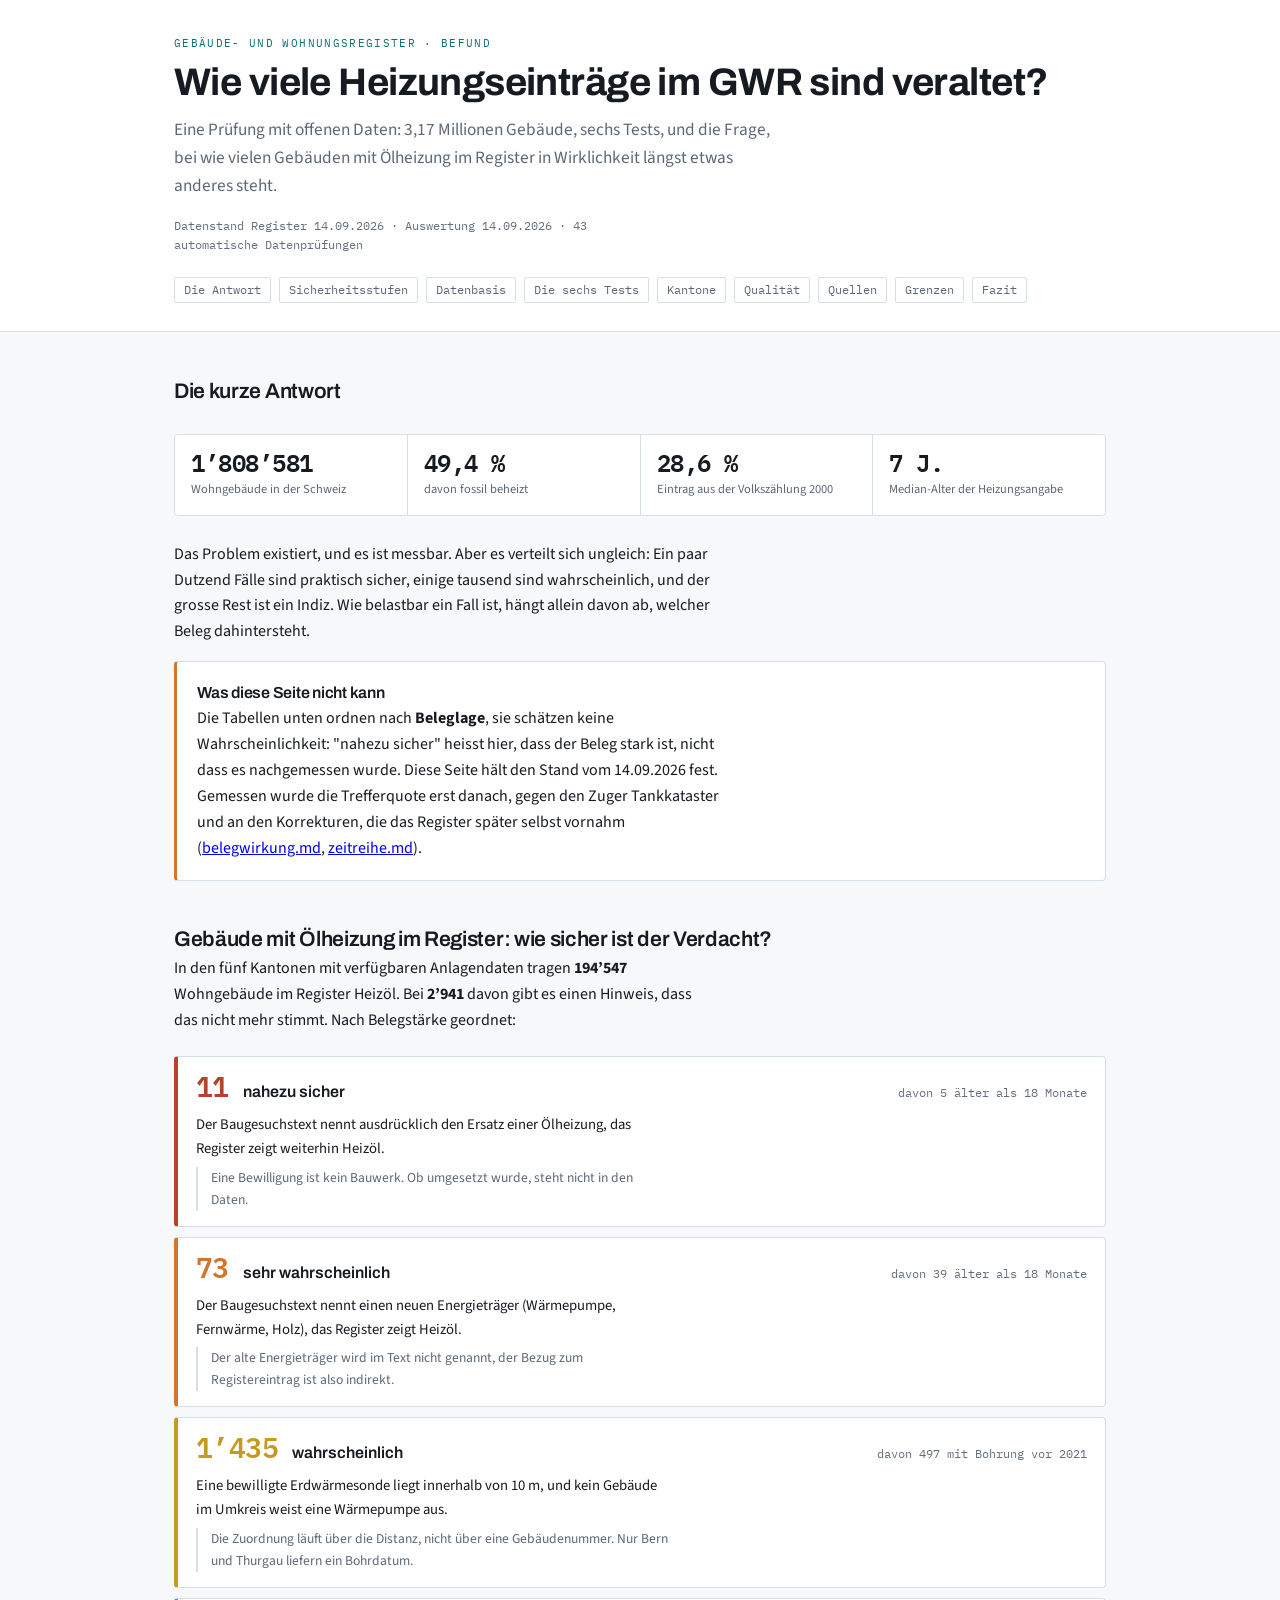
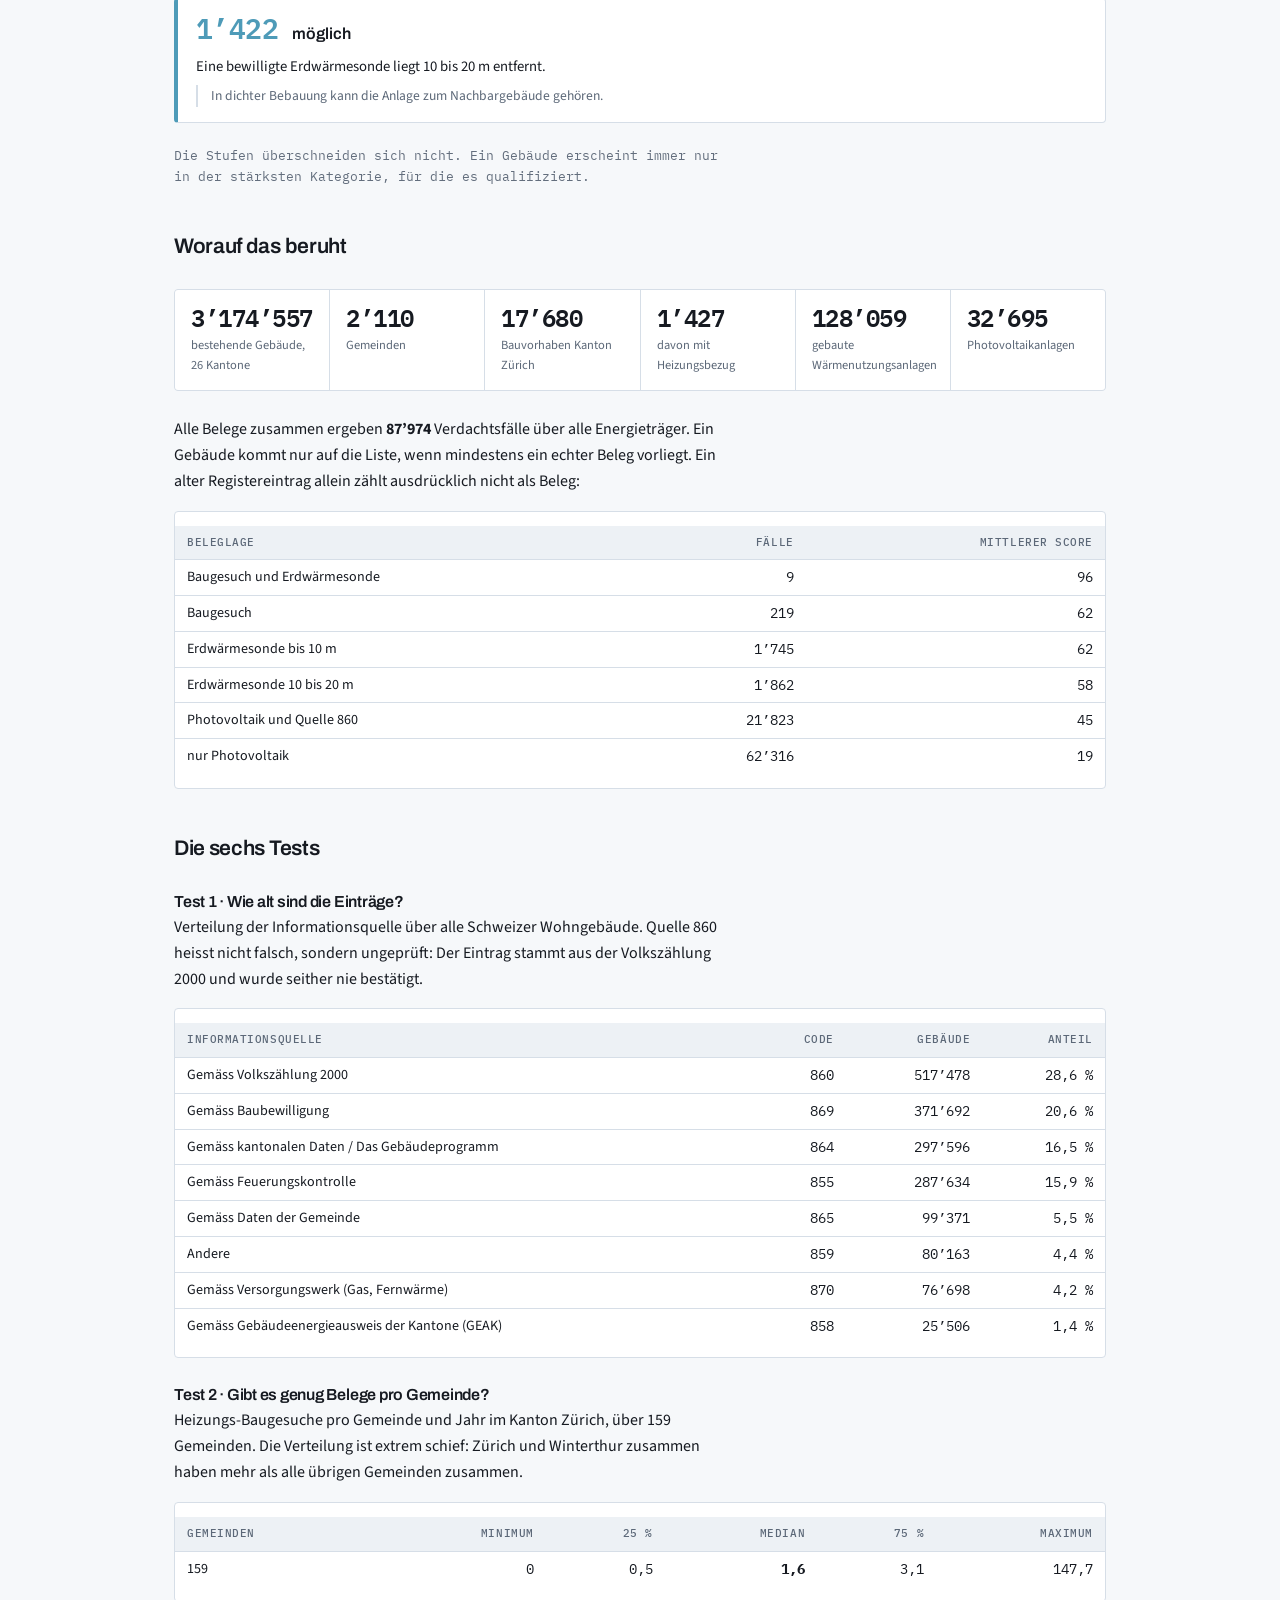
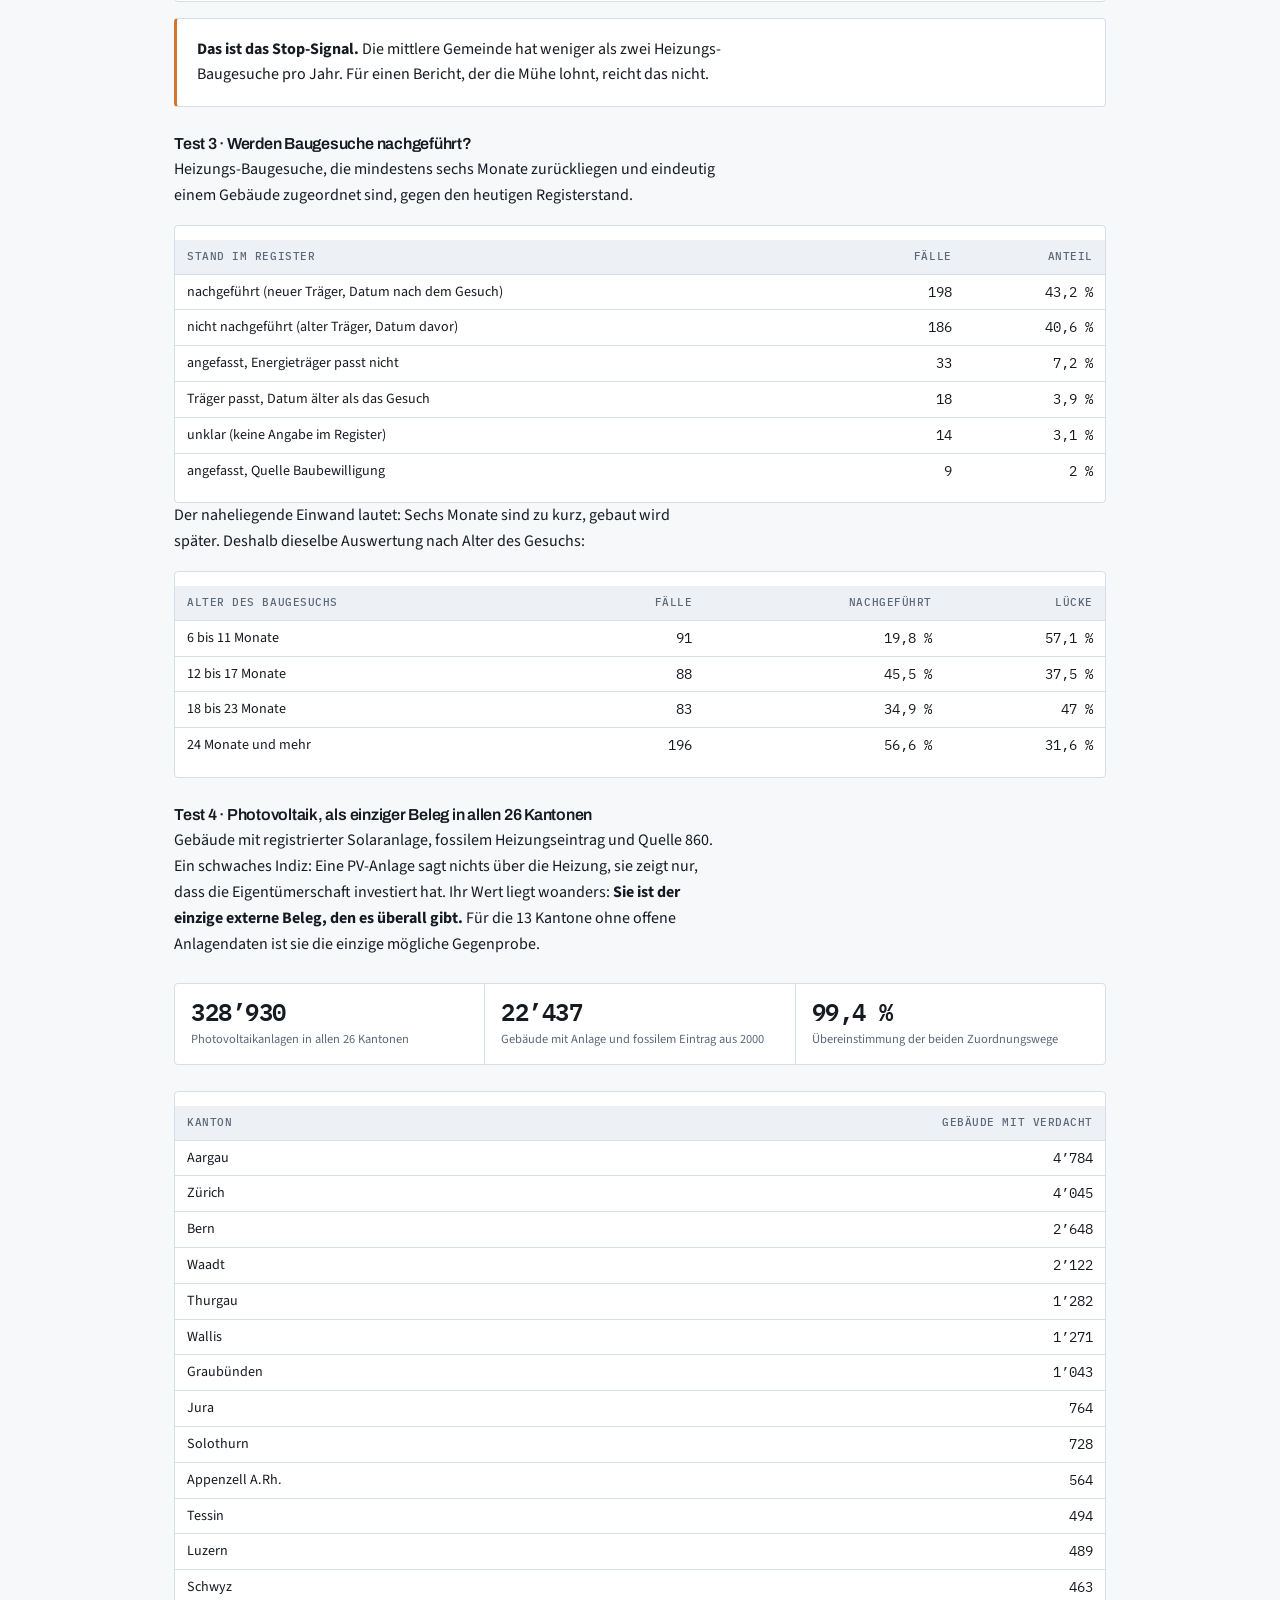
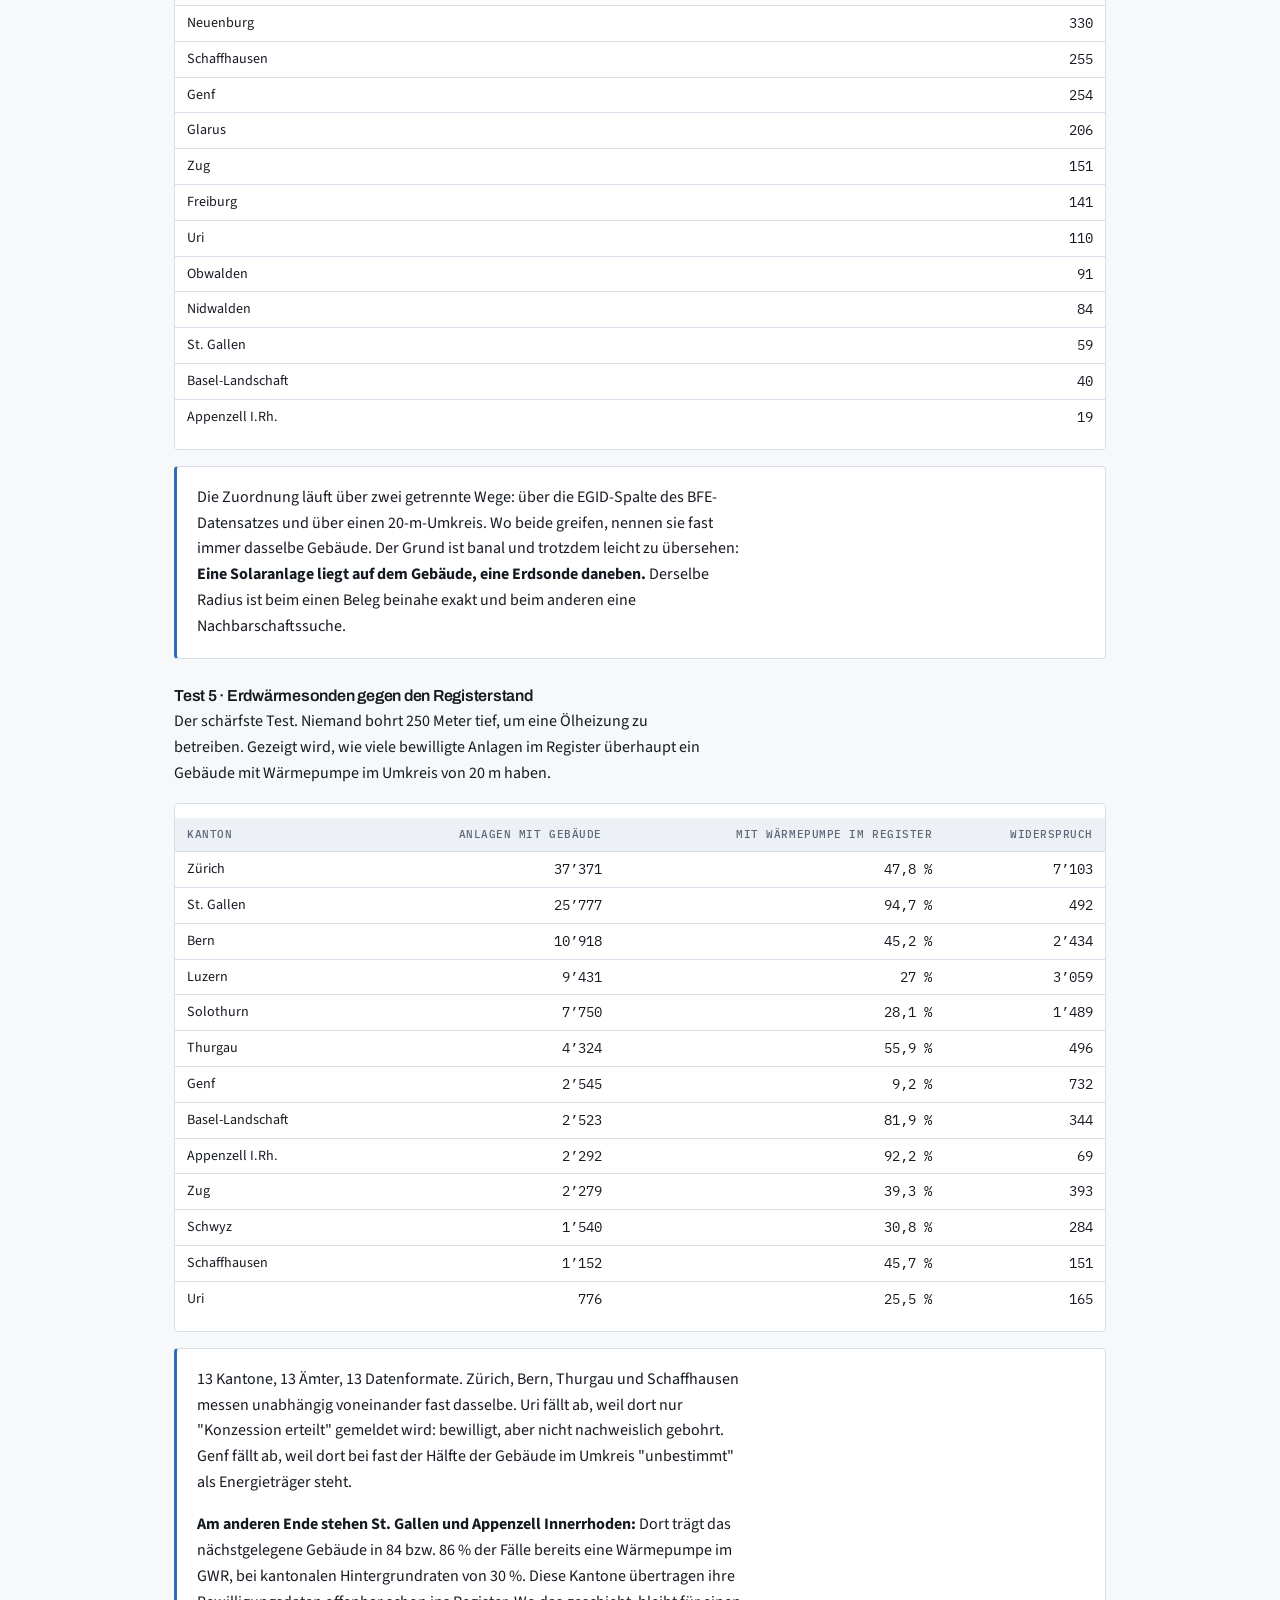
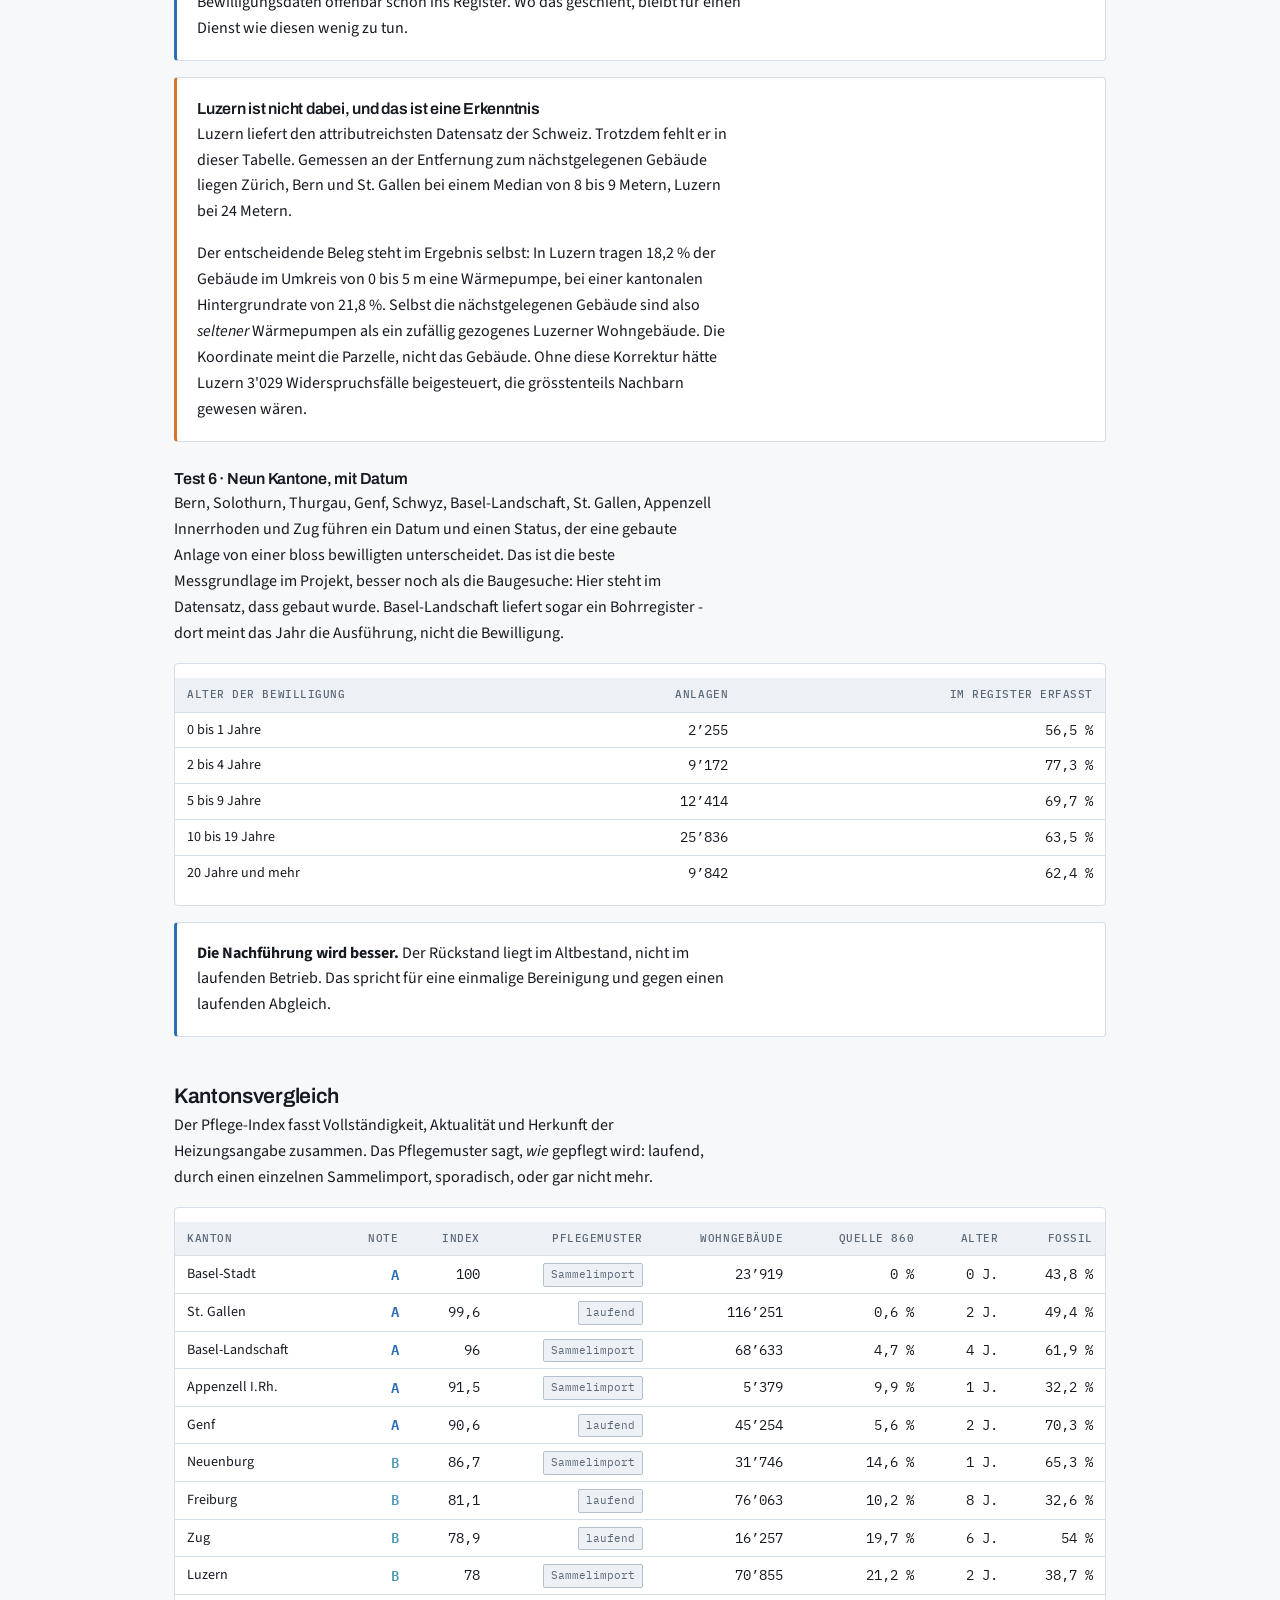
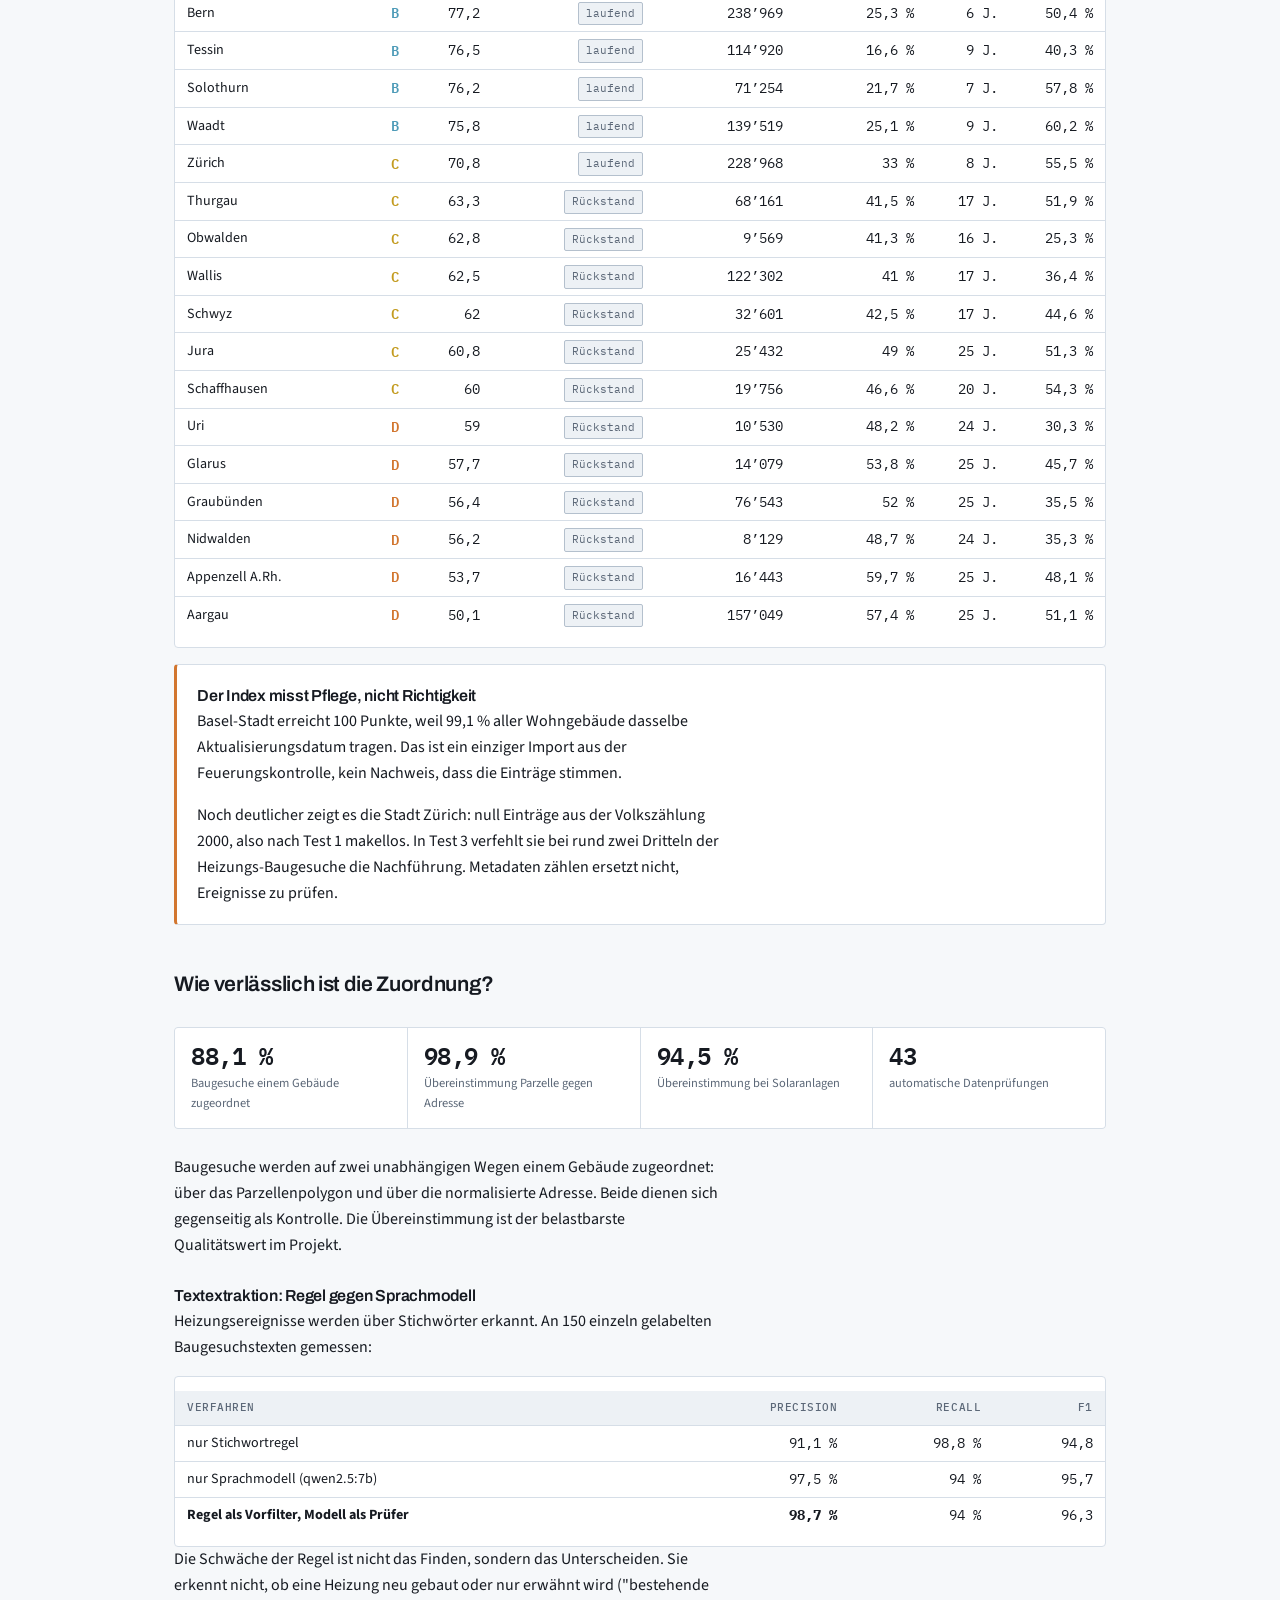
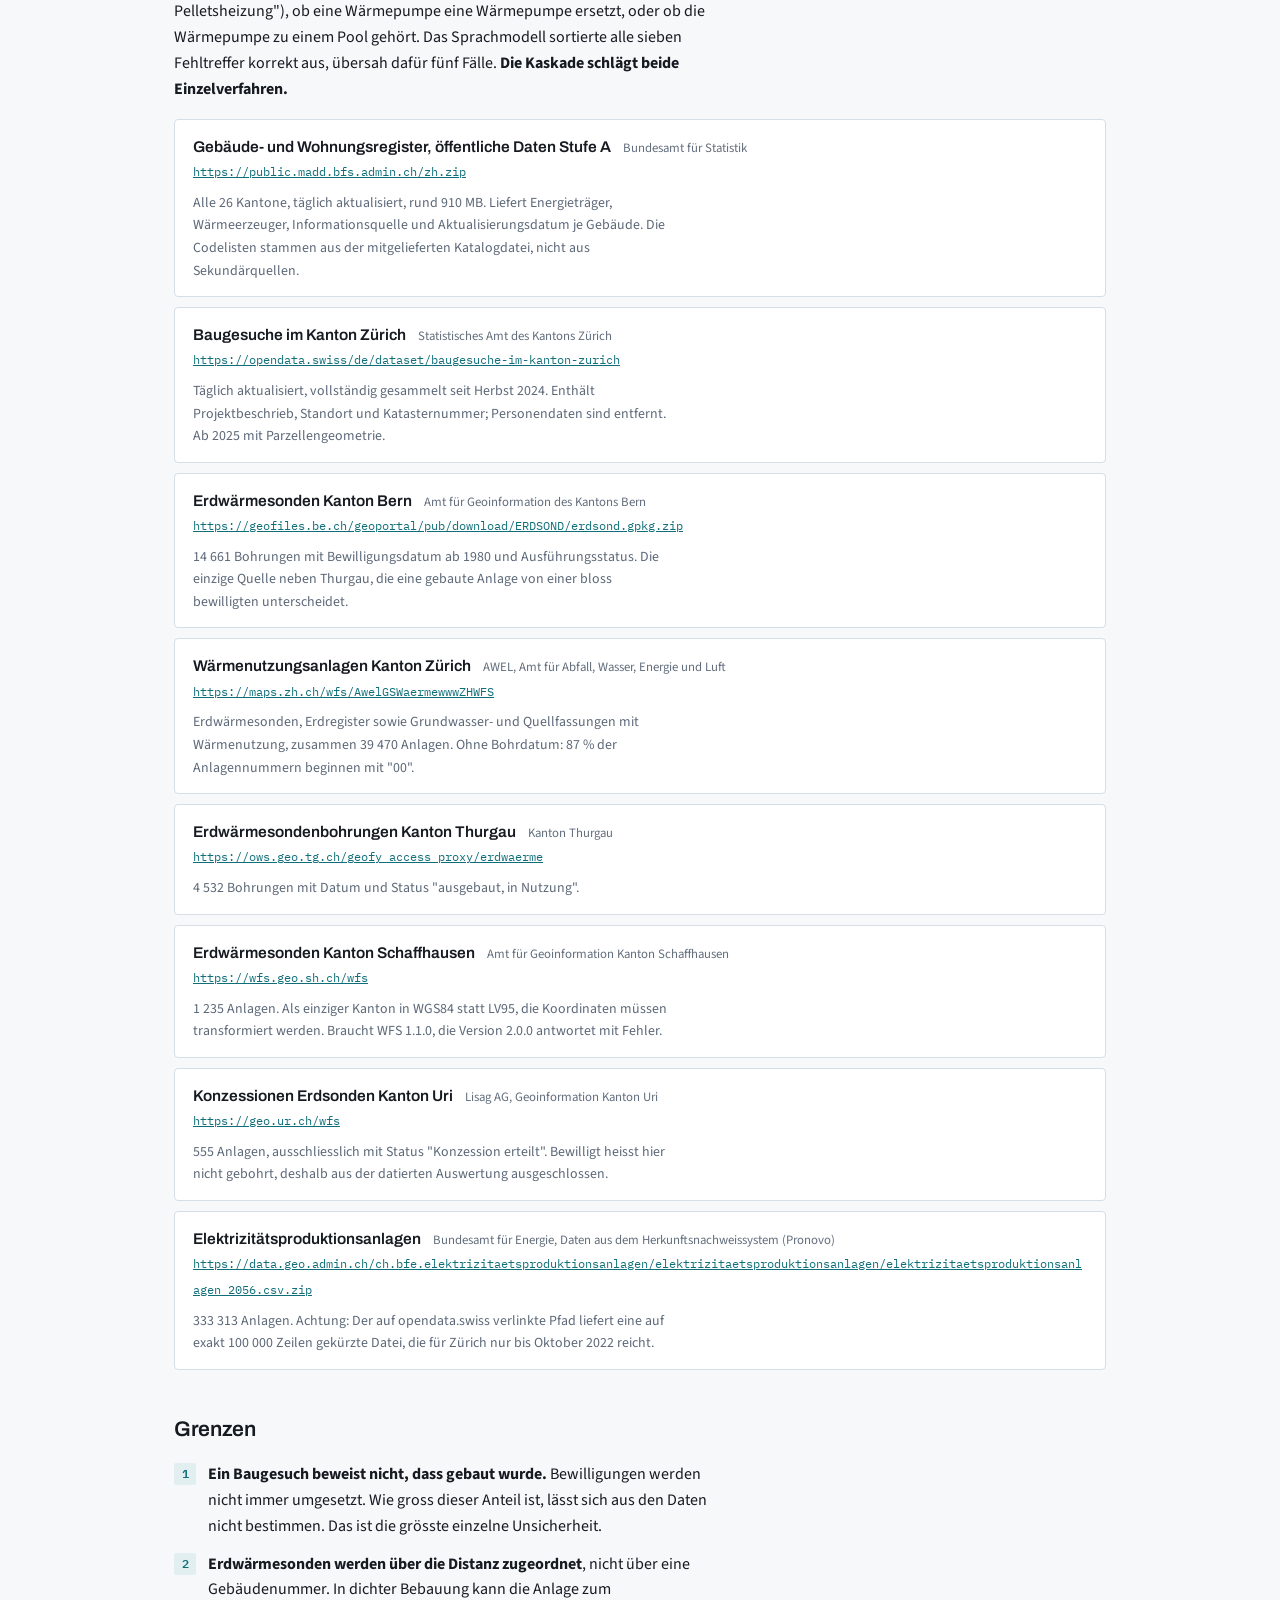
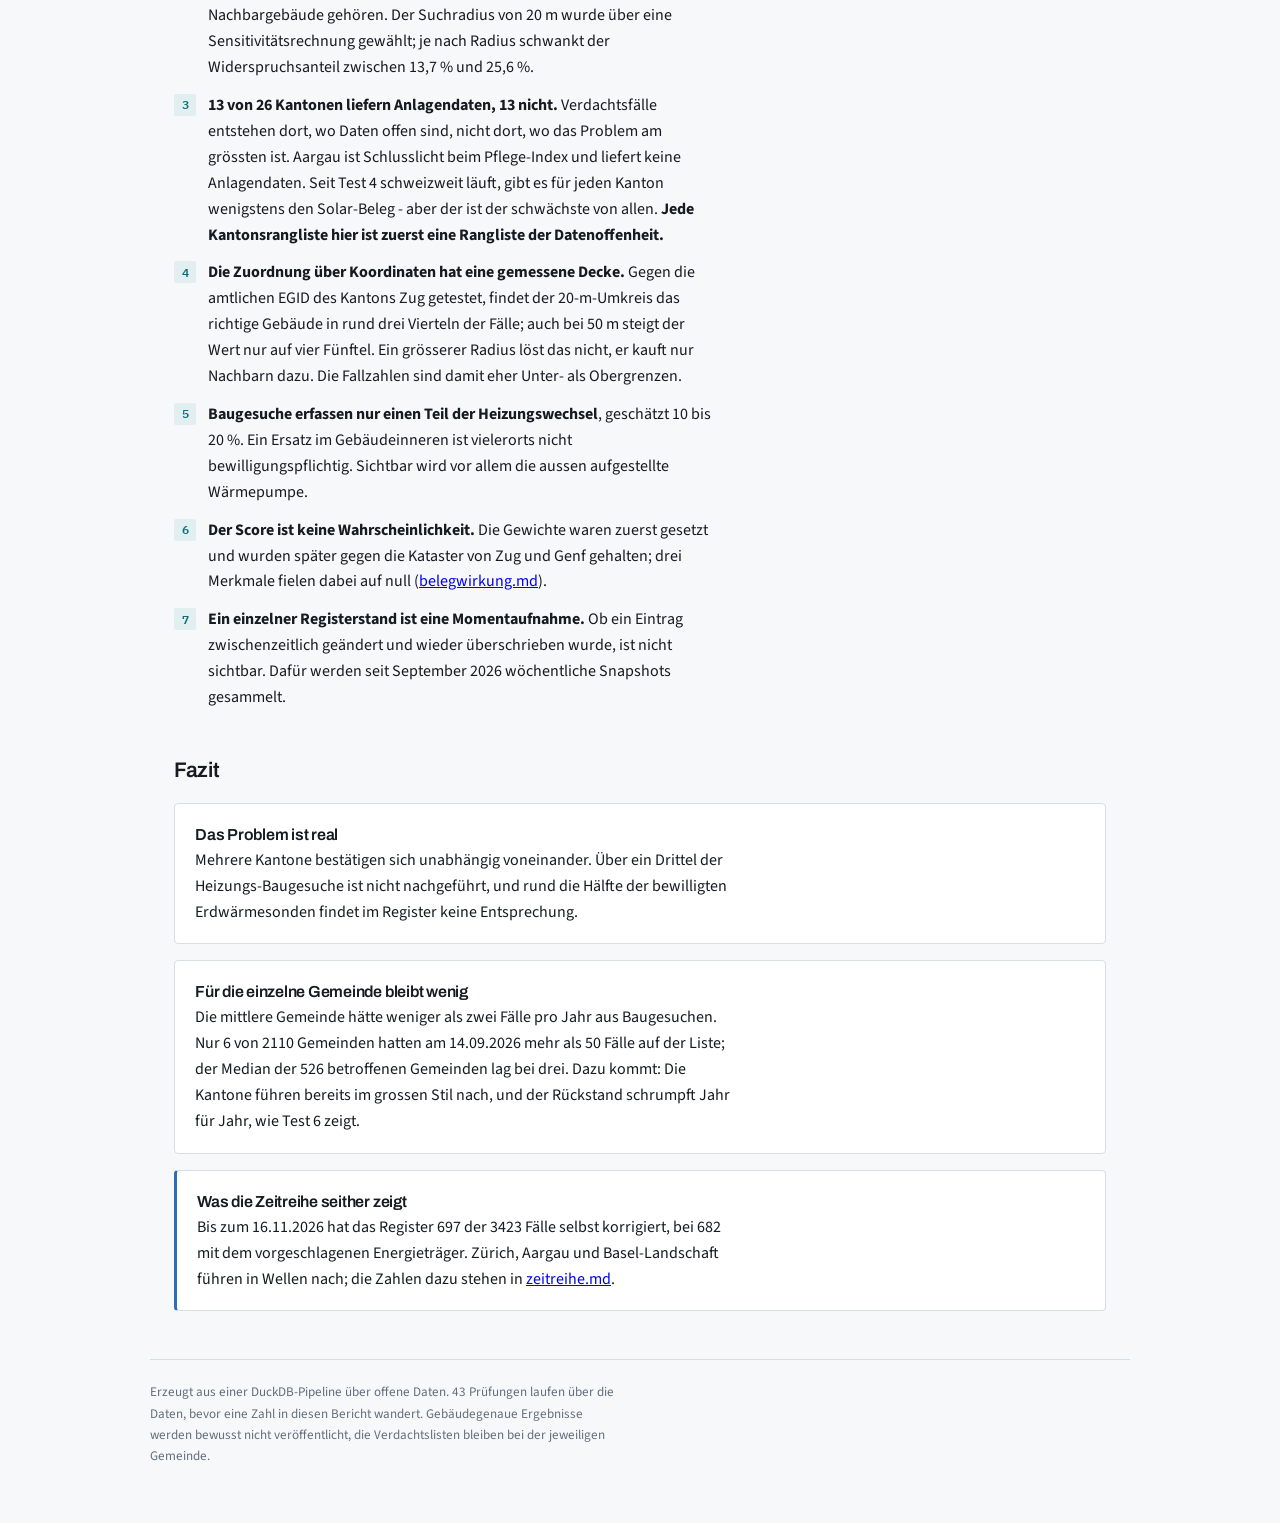
==== commit 00fea848: "Website nach Durchsicht ueberarbeitet" ====
--- a/reports/befund.html
+++ b/reports/befund.html
@@ -17,7 +17,7 @@
   --linie-stark:  #B4C0CD;
   --text:         #161A21;
   --text-leise:   #5C6878;
-  --text-still:   #838F9E;
+  --text-still:   #636E7D;
   --akzent:       #0F6E78;
   --akzent-flach: #E2EFF0;
   --stufe-a:      #2D6FB5;
@@ -37,7 +37,7 @@
   :root:not([data-theme="light"]) {
     --grund: #11141A; --flaeche: #181C24; --flaeche-2: #21262F;
     --linie: #2C333E; --linie-stark: #3E4753;
-    --text: #E7ECF2; --text-leise: #9BA7B6; --text-still: #737F8D;
+    --text: #E7ECF2; --text-leise: #9BA7B6; --text-still: #8A96A5;
     --akzent: #3FB3BF; --akzent-flach: #163236;
     --stufe-a: #5892D6; --stufe-b: #62B2CD; --stufe-c: #D9B33C;
     --stufe-d: #E28F4C; --stufe-e: #D4614B;
@@ -48,7 +48,7 @@
 :root[data-theme="dark"] {
   --grund: #11141A; --flaeche: #181C24; --flaeche-2: #21262F;
   --linie: #2C333E; --linie-stark: #3E4753;
-  --text: #E7ECF2; --text-leise: #9BA7B6; --text-still: #737F8D;
+  --text: #E7ECF2; --text-leise: #9BA7B6; --text-still: #8A96A5;
   --akzent: #3FB3BF; --akzent-flach: #163236;
   --stufe-a: #5892D6; --stufe-b: #62B2CD; --stufe-c: #D9B33C;
   --stufe-d: #E28F4C; --stufe-e: #D4614B;
@@ -438,6 +438,9 @@
   function k(x) { return x == null ? "–" : String(x).replace(".", ","); }
   function esc(s) { return String(s == null ? "" : s).replace(/[&<>"]/g, function (c) {
     return { "&": "&amp;", "<": "&lt;", ">": "&gt;", '"': "&quot;" }[c]; }); }
+  // Datum wie in den uebrigen Berichten: TT.MM.JJJJ statt JJJJ-MM-TT
+  function datum(s) { var m = /^(\d{4})-(\d{2})-(\d{2})(.*)$/.exec(String(s == null ? "" : s));
+    return m ? m[3] + "." + m[2] + "." + m[1] + m[4] : String(s == null ? "" : s); }
 
   function kacheln(ziel, items) {
     document.getElementById(ziel).innerHTML = items.map(function (i) {
@@ -455,7 +458,7 @@
   }
 
   document.getElementById("stand").textContent =
-    "Datenstand Register " + D.stand + " · Auswertung " + D.erzeugt +
+    "Datenstand Register " + datum(D.stand) + " · Auswertung " + datum(D.erzeugt) +
     " · " + D.checks + " automatische Datenprüfungen";
   document.getElementById("fussChecks").textContent =
     D.checks + " Prüfungen laufen über die Daten, bevor eine Zahl in diesen Bericht wandert.";
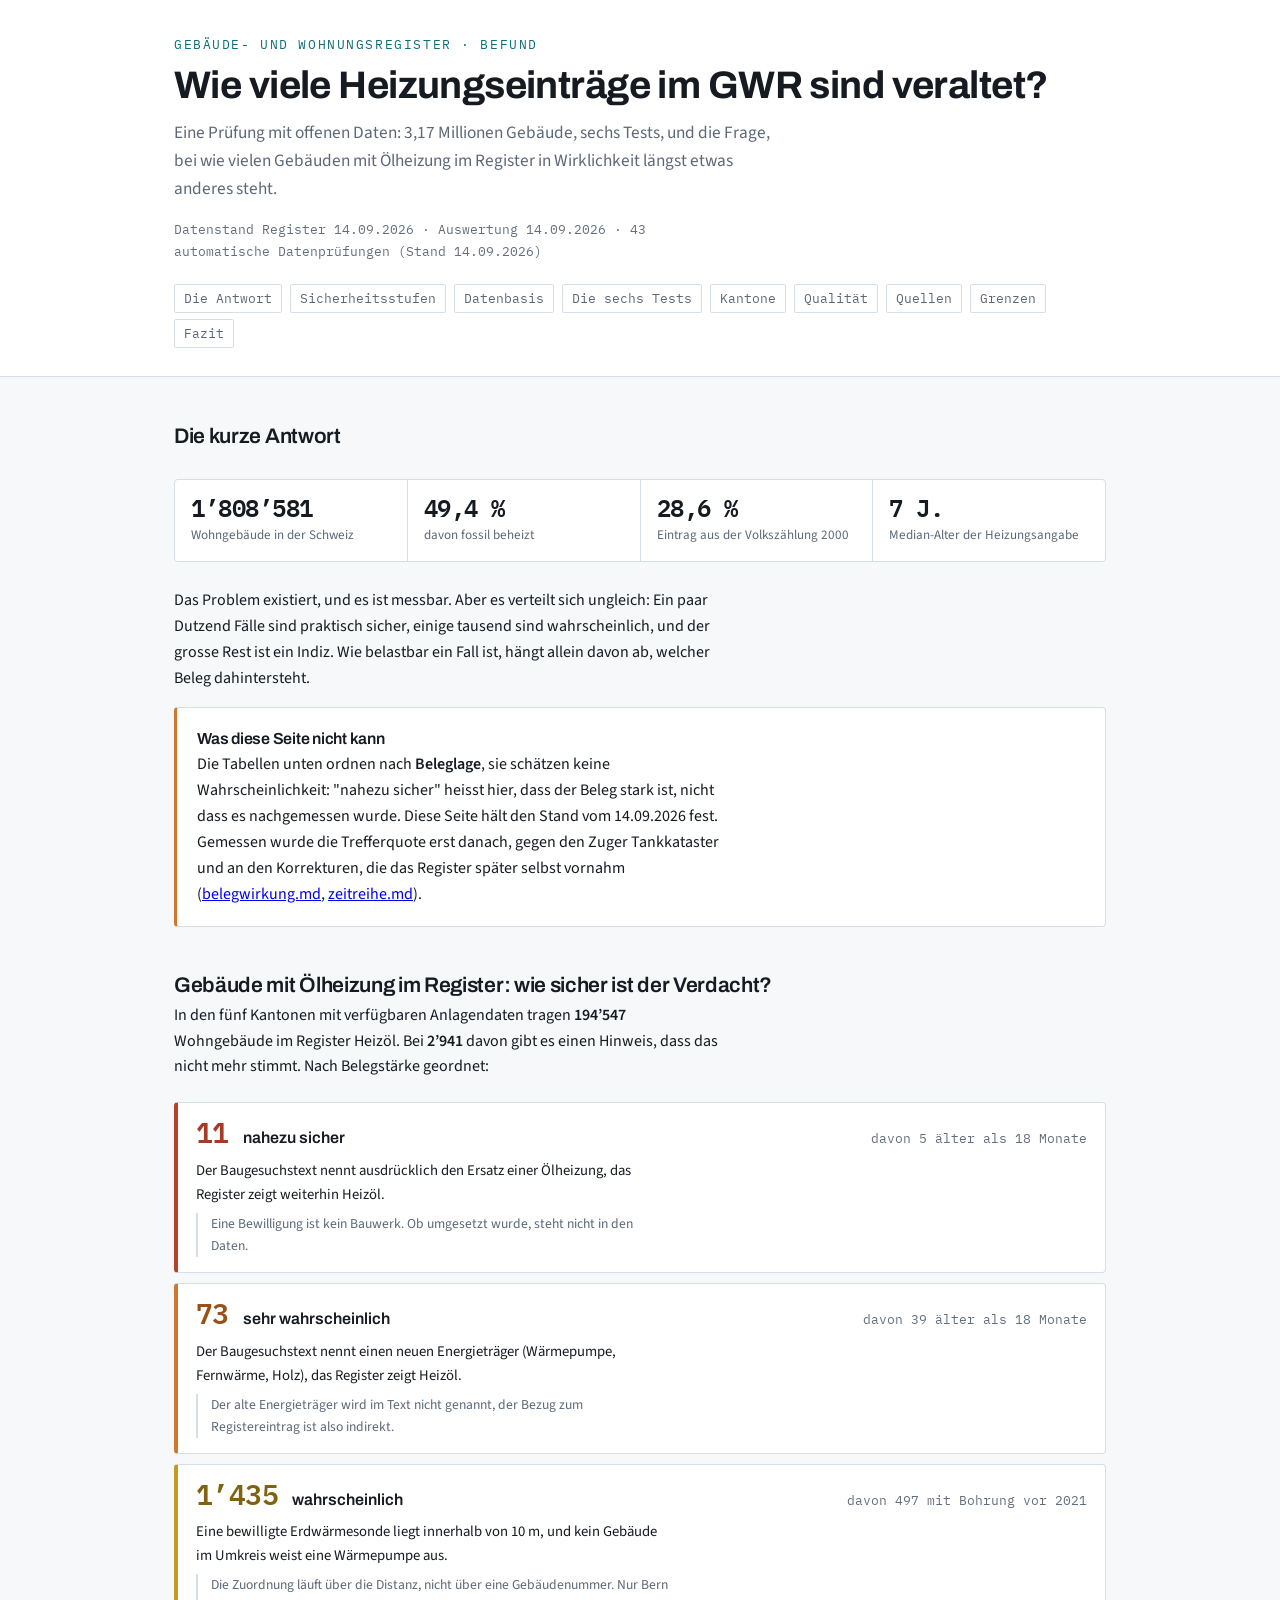
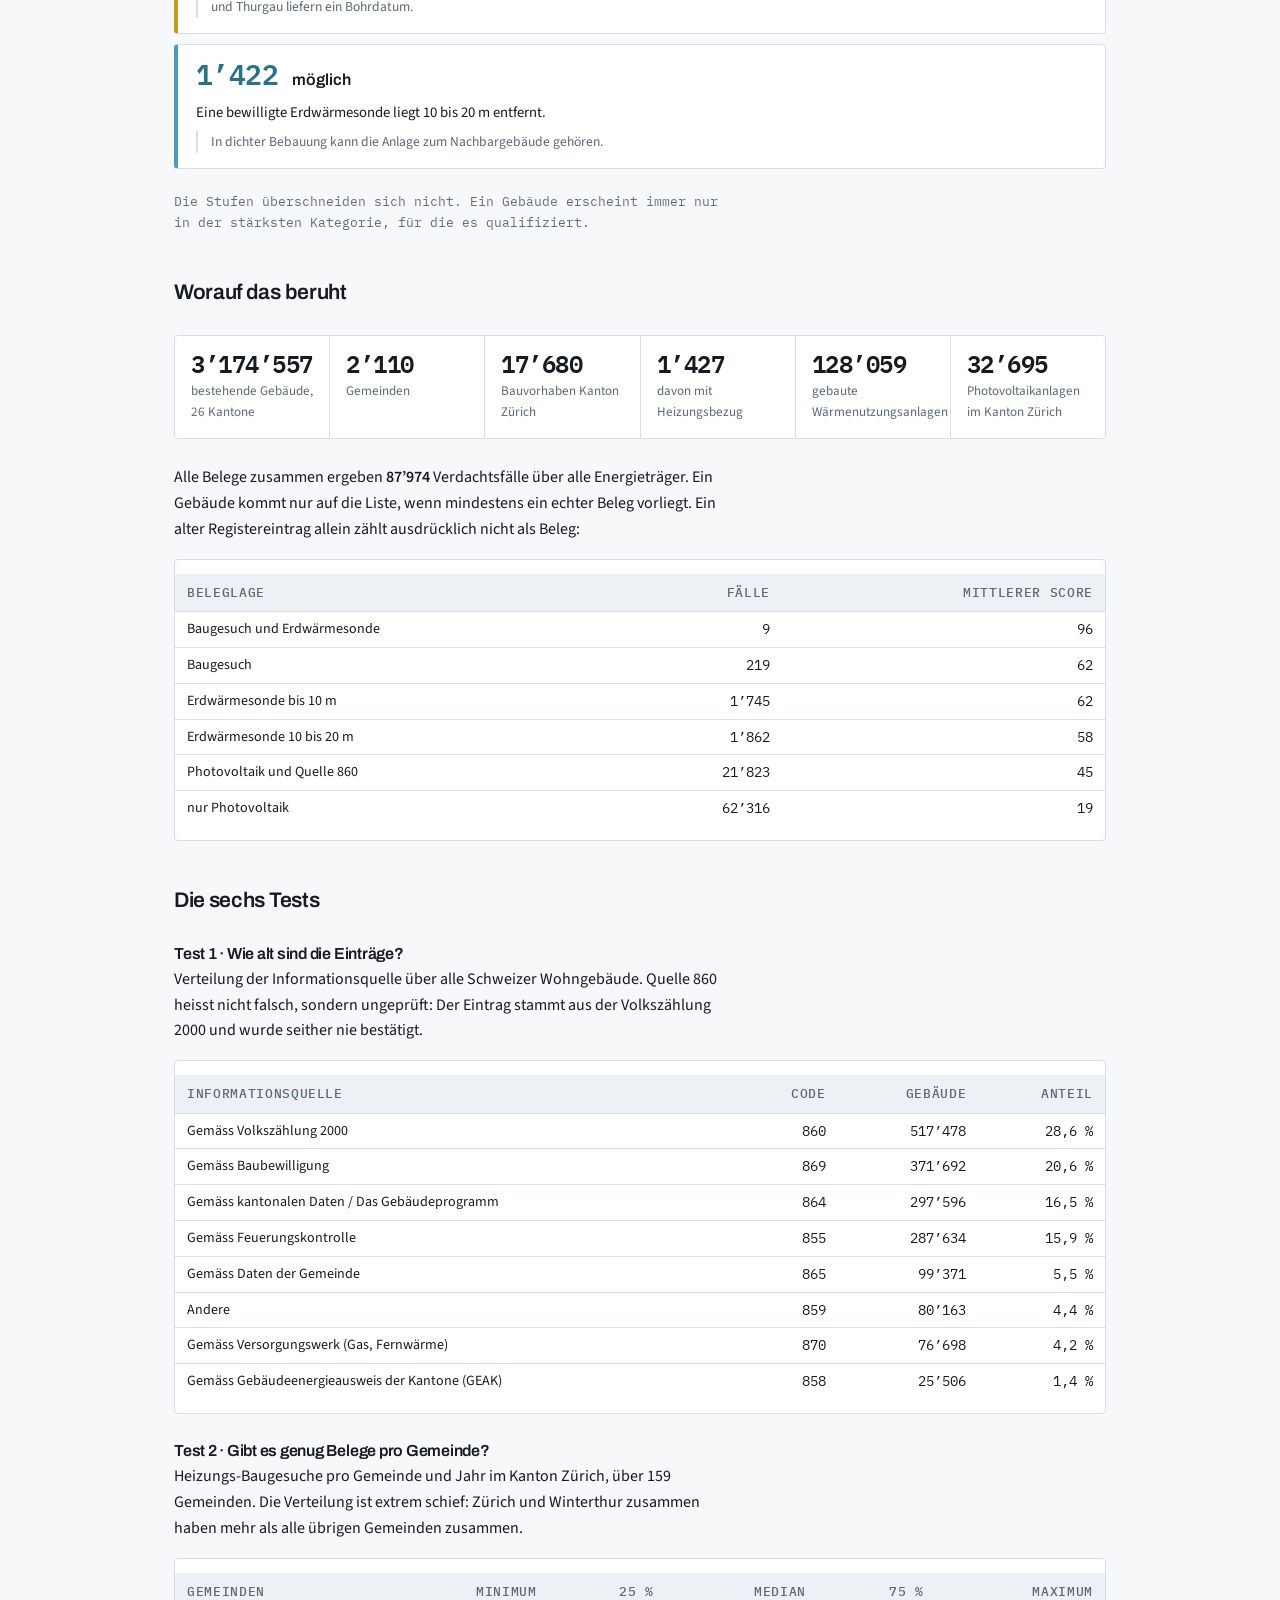
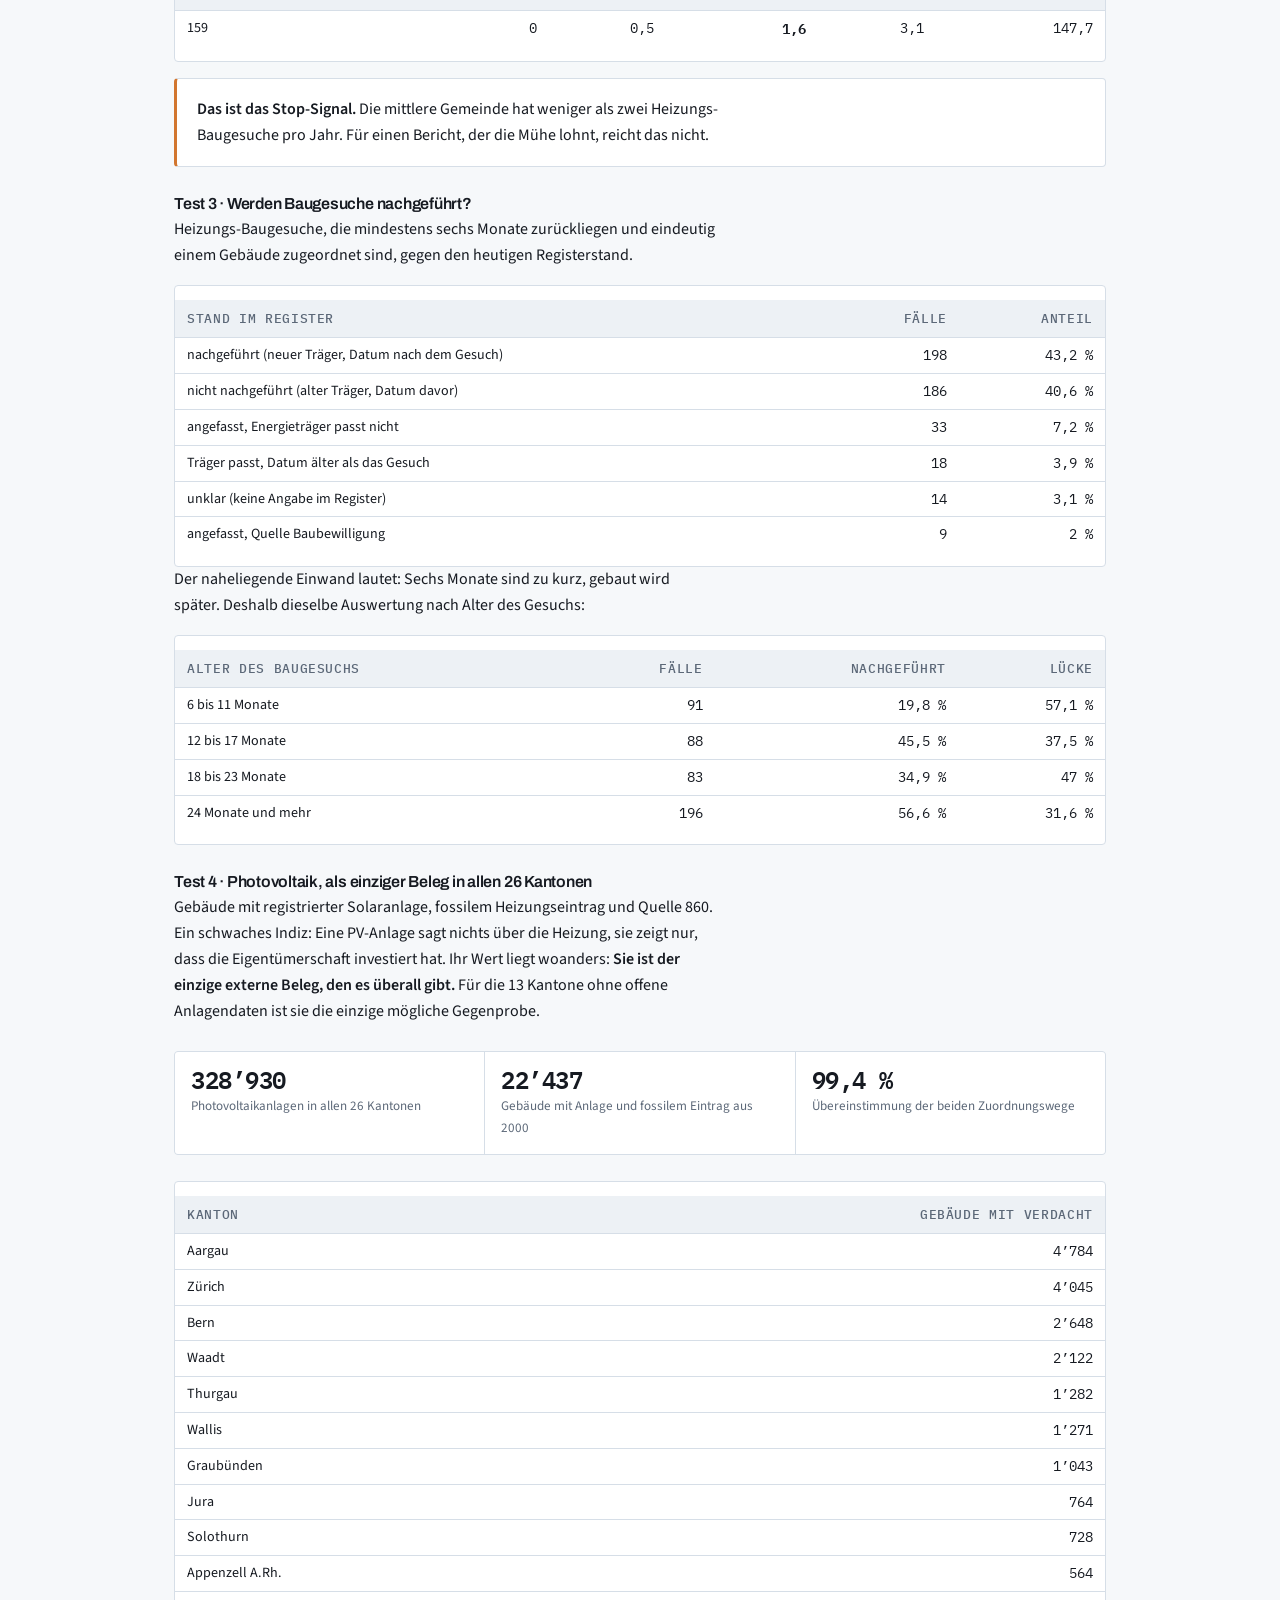
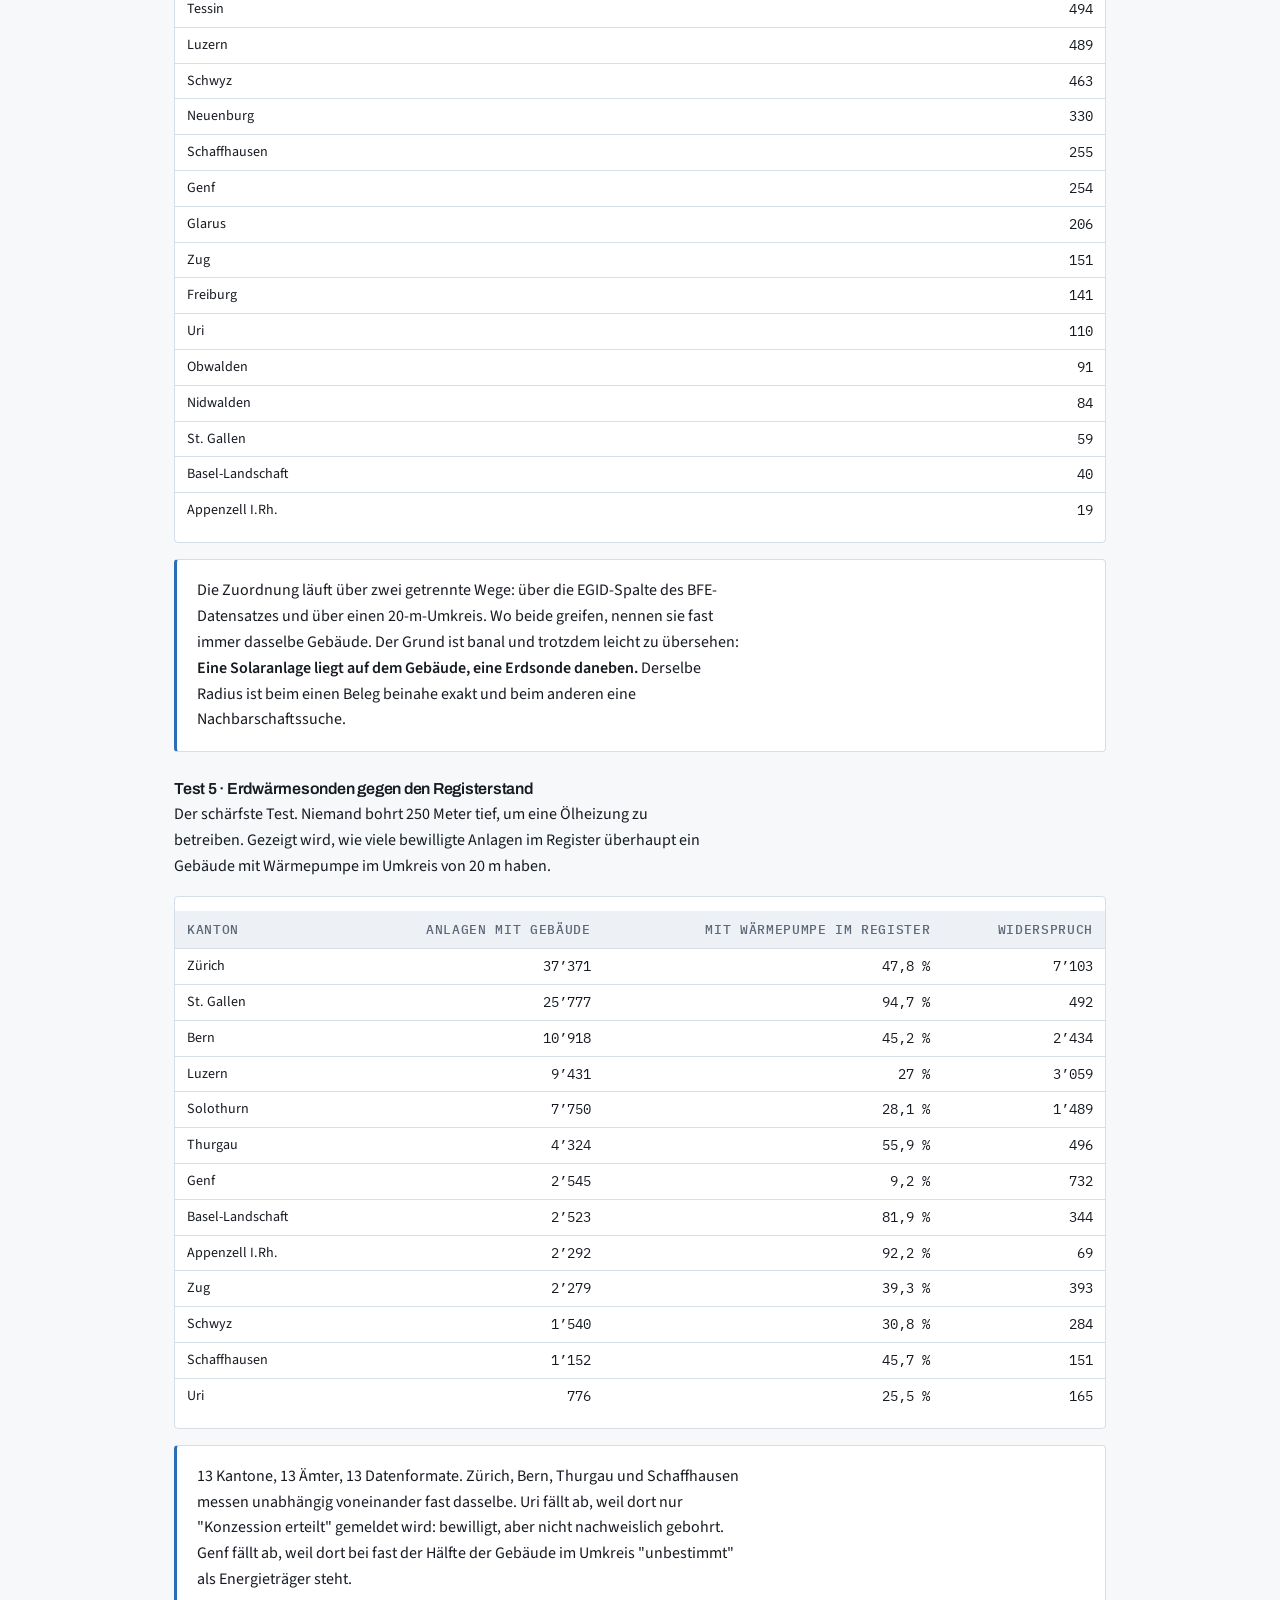
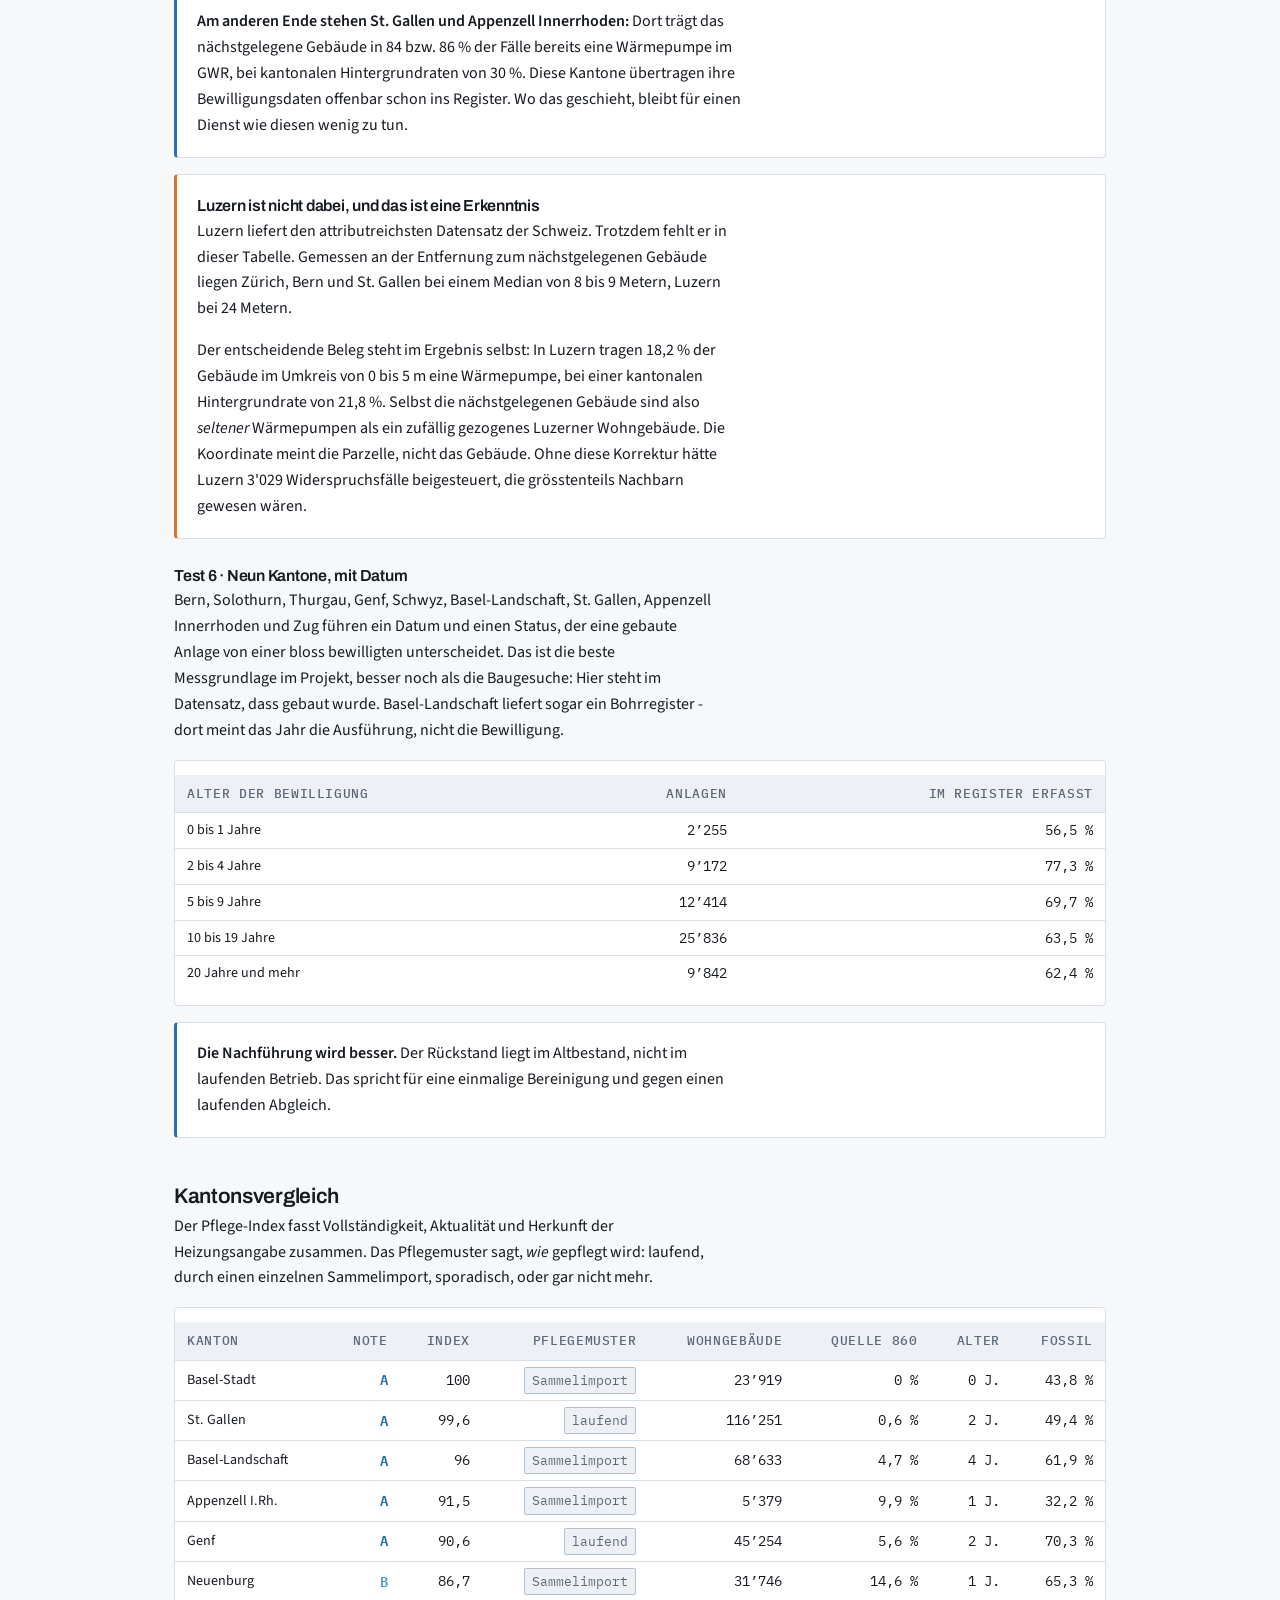
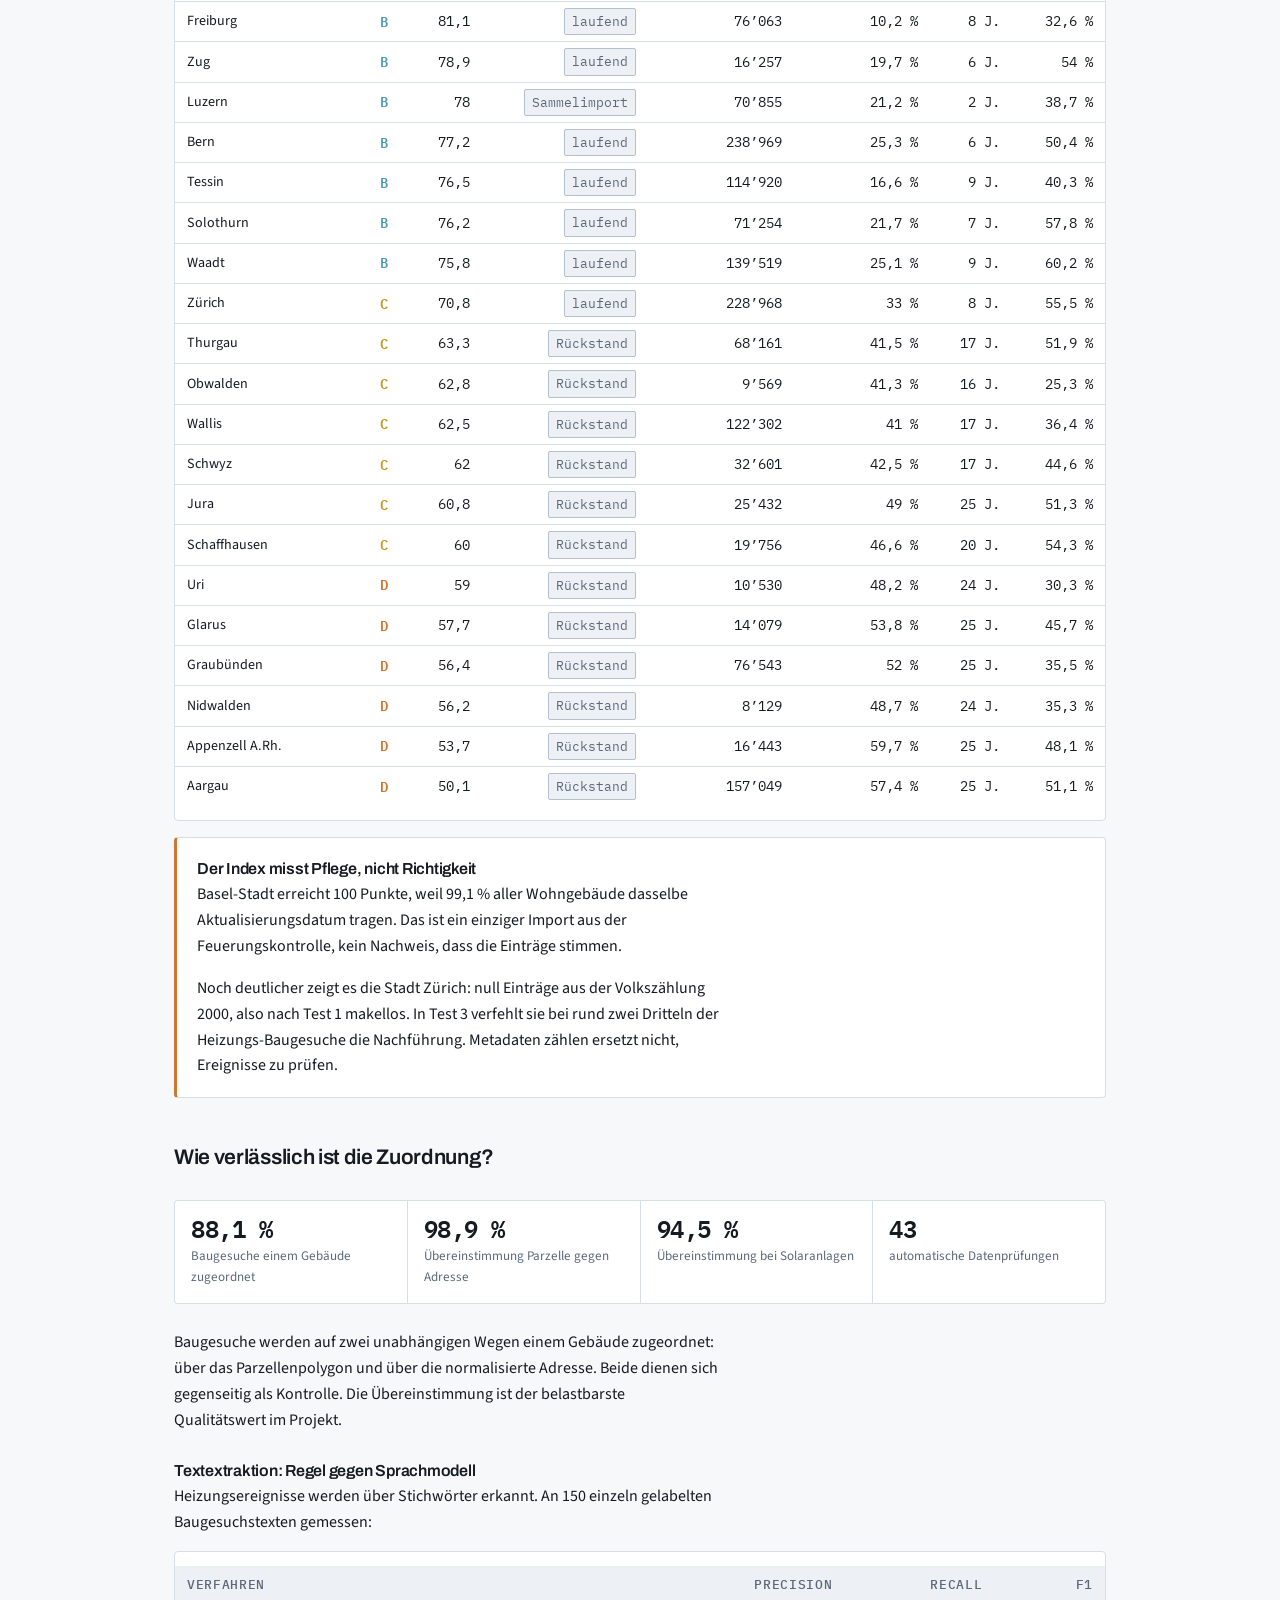
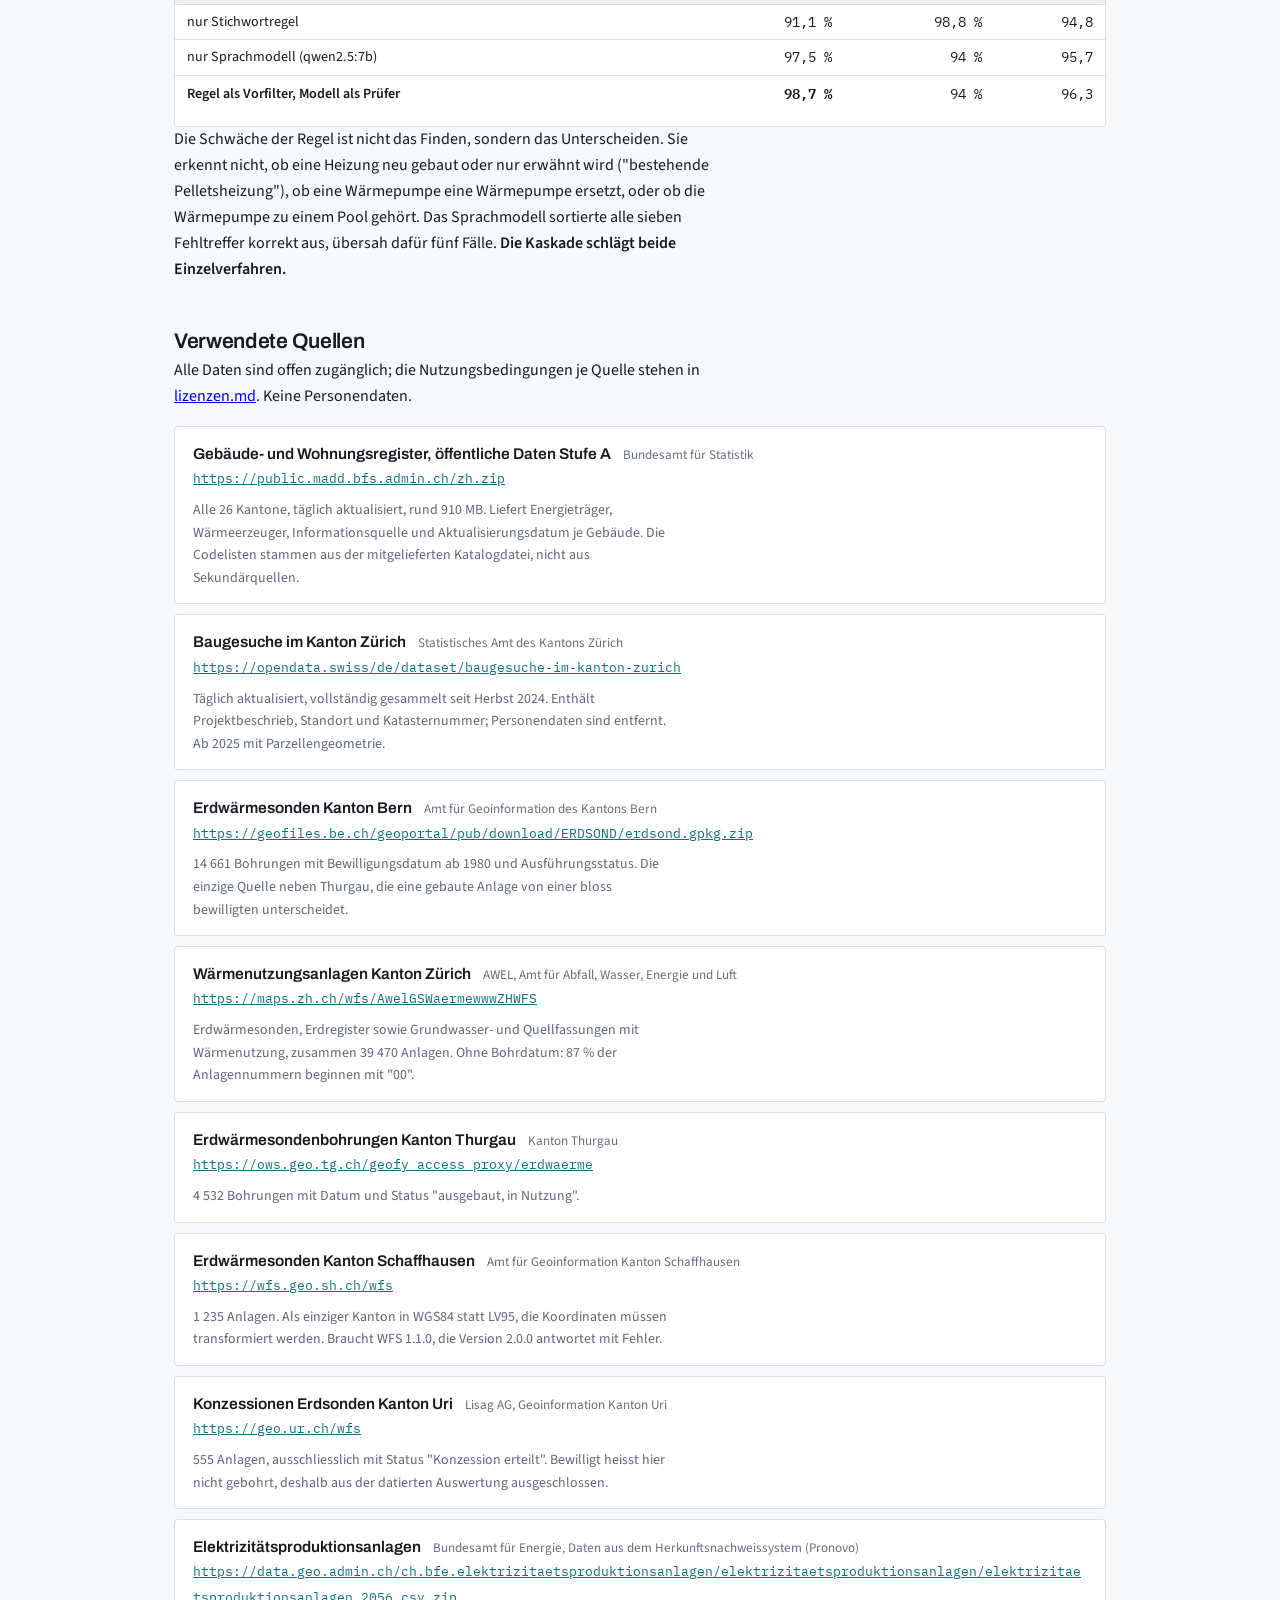
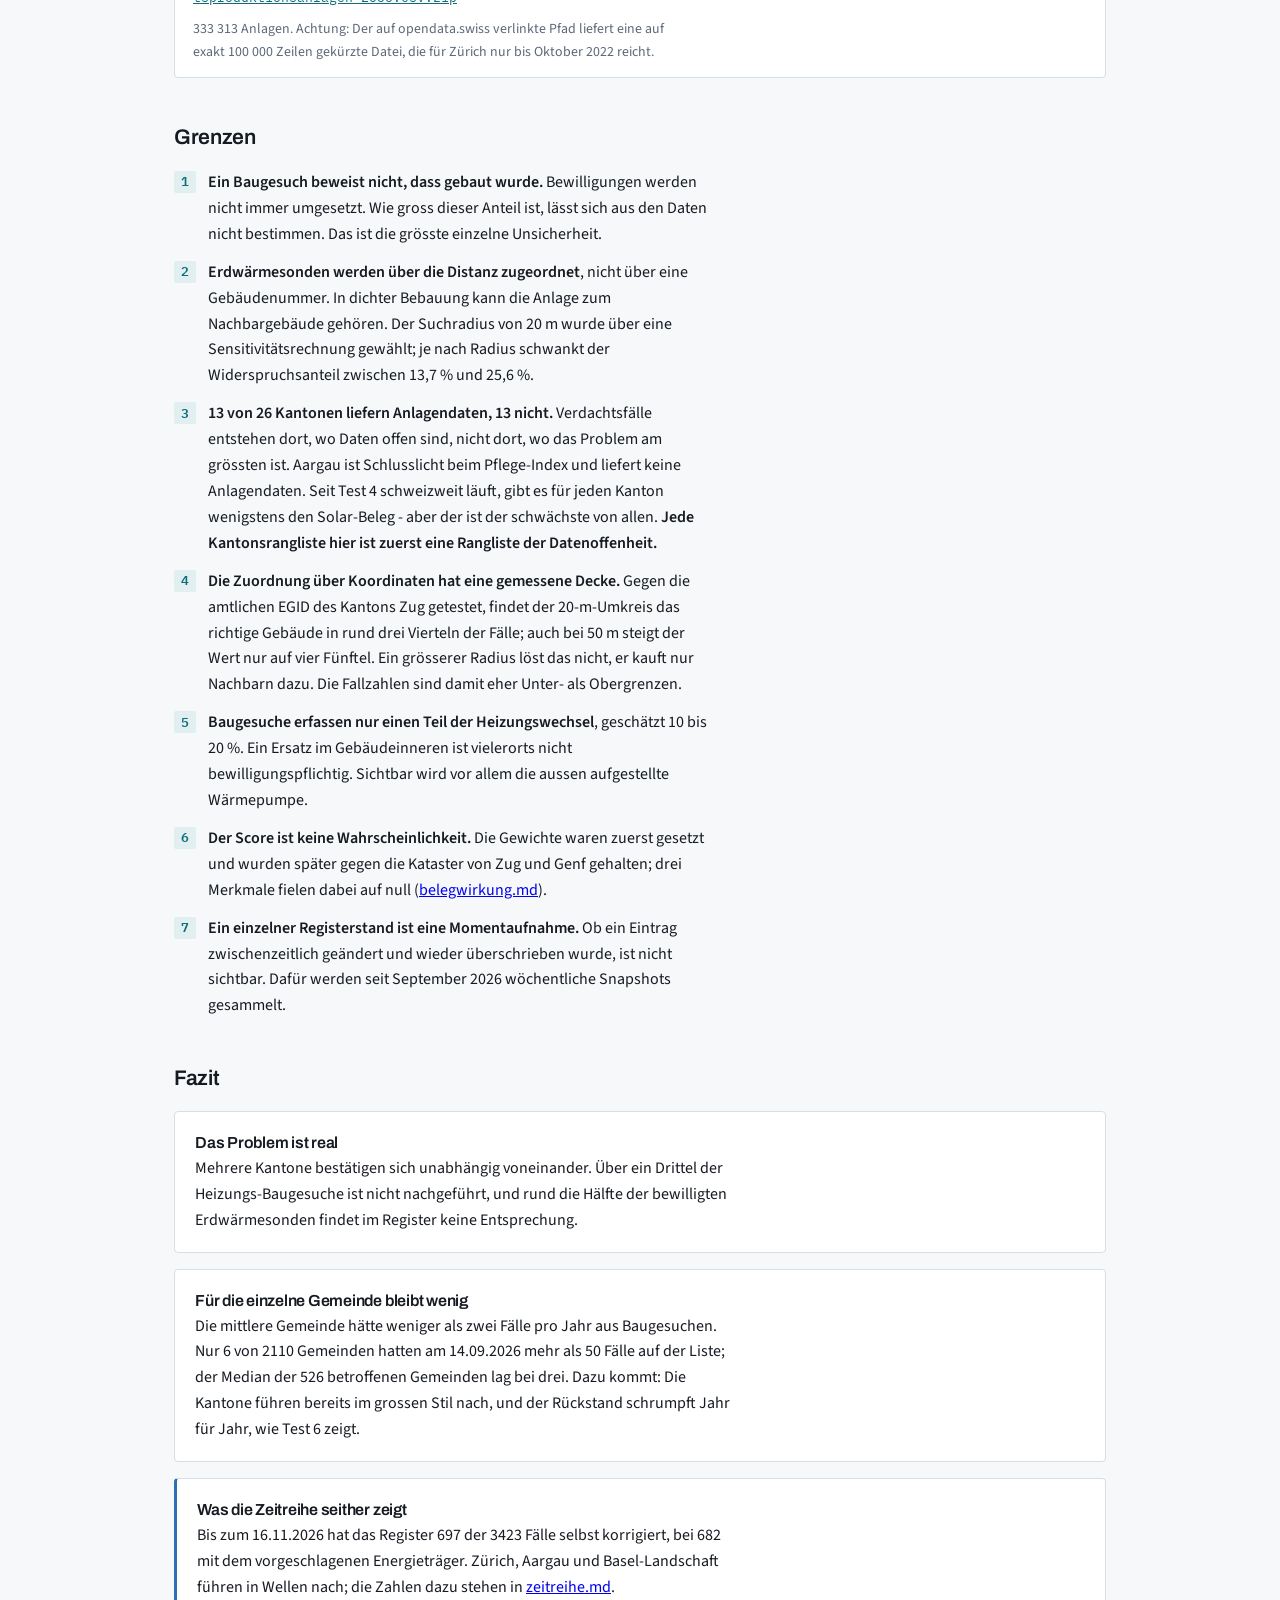
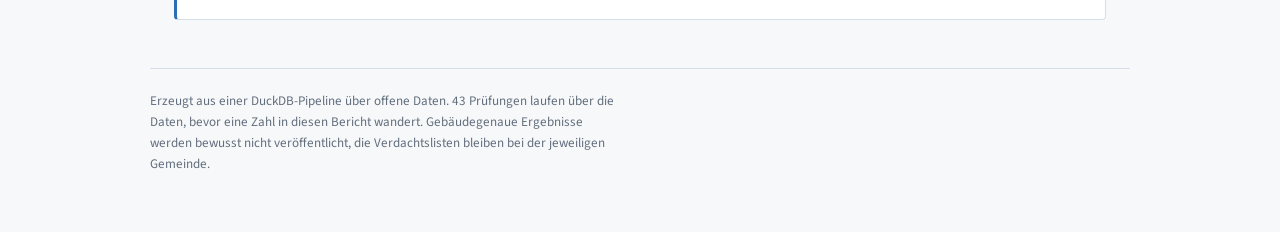
==== commit 6fedca12: "Website nach zweiter Durchsicht ueberarbeitet" ====
--- a/reports/befund.html
+++ b/reports/befund.html
@@ -4,9 +4,7 @@
 <meta charset="utf-8">
 <meta name="viewport" content="width=device-width, initial-scale=1">
 <title>Veraltete Heizungsdaten</title>
-<link rel="preconnect" href="https://fonts.googleapis.com">
-<link rel="preconnect" href="https://fonts.gstatic.com" crossorigin>
-<link rel="stylesheet" href="https://fonts.googleapis.com/css2?family=Archivo:wght@500;600;700&family=Source+Sans+3:ital,wght@0,400;0,600;1,400&family=IBM+Plex+Mono:wght@400;500;600&display=swap">
+<link rel="stylesheet" href="../site/fonten.css">
 
 <style>
 :root {
@@ -30,6 +28,7 @@
   --stufe-c-weich:#F6EED5;
   --stufe-d-weich:#F8E6D6;
   --stufe-e-weich:#F7DFDA;
+  --schrift-a: #25609F; --schrift-b: #2B7189; --schrift-c: #7F6310; --schrift-d: #9A5118; --schrift-e: #A63A27;
   --radius: 4px;
   --breite: 980px;
 }
@@ -43,6 +42,7 @@
     --stufe-d: #E28F4C; --stufe-e: #D4614B;
     --stufe-a-weich:#1B2A3D; --stufe-b-weich:#162C35; --stufe-c-weich:#332C14;
     --stufe-d-weich:#352415; --stufe-e-weich:#361B17;
+    --schrift-a: #7AAAE3; --schrift-b: #62B2CD; --schrift-c: #D9B33C; --schrift-d: #E28F4C; --schrift-e: #E58472;
   }
 }
 :root[data-theme="dark"] {
@@ -54,6 +54,7 @@
   --stufe-d: #E28F4C; --stufe-e: #D4614B;
   --stufe-a-weich:#1B2A3D; --stufe-b-weich:#162C35; --stufe-c-weich:#332C14;
   --stufe-d-weich:#352415; --stufe-e-weich:#361B17;
+    --schrift-a: #7AAAE3; --schrift-b: #62B2CD; --schrift-c: #D9B33C; --schrift-d: #E28F4C; --schrift-e: #E58472;
 }
 
 * { box-sizing: border-box; }
@@ -72,14 +73,14 @@
 .huelle { max-width: var(--breite); margin: 0 auto; padding: 0 24px; }
 
 .kopf { background: var(--flaeche); border-bottom: 1px solid var(--linie); padding: 34px 0 28px; }
-.eyebrow { font-family: "IBM Plex Mono", ui-monospace, monospace; font-size: .7rem;
+.eyebrow { font-family: "IBM Plex Mono", ui-monospace, monospace; font-size: .82rem;
   letter-spacing: .12em; text-transform: uppercase; color: var(--akzent); margin: 0 0 8px; }
 .kopf p.lead { font-size: 1.08rem; color: var(--text-leise); margin-top: 12px; }
-.stand { font-family: "IBM Plex Mono", ui-monospace, monospace; font-size: .74rem;
+.stand { font-family: "IBM Plex Mono", ui-monospace, monospace; font-size: .82rem;
   color: var(--text-still); margin-top: 16px; }
 
 nav.toc { display: flex; flex-wrap: wrap; gap: 6px 8px; margin: 22px 0 0; }
-nav.toc a { font-family: "IBM Plex Mono", ui-monospace, monospace; font-size: .72rem;
+nav.toc a { font-family: "IBM Plex Mono", ui-monospace, monospace; font-size: .82rem;
   color: var(--text-leise); text-decoration: none; padding: 3px 9px;
   border: 1px solid var(--linie); border-radius: 2px; background: var(--flaeche); }
 nav.toc a:hover { color: var(--akzent); border-color: var(--akzent); }
@@ -91,7 +92,7 @@
 .kz { background: var(--flaeche); padding: 14px 16px 15px; }
 .kz-wert { font-family: "IBM Plex Mono", ui-monospace, monospace; font-variant-numeric: tabular-nums;
   font-size: 1.5rem; font-weight: 600; line-height: 1.1; letter-spacing: -0.02em; }
-.kz-label { font-size: .78rem; color: var(--text-leise); margin-top: 4px; }
+.kz-label { font-size: .82rem; color: var(--text-leise); margin-top: 4px; }
 
 /* Sicherheitsstufen: das Herzstück der Seite */
 .stufen { display: flex; flex-direction: column; gap: 10px; margin: 22px 0; }
@@ -104,12 +105,12 @@
 .stufe-kopf { display: flex; flex-wrap: wrap; align-items: baseline; gap: 6px 14px; }
 .stufe-zahl { font-family: "IBM Plex Mono", ui-monospace, monospace; font-variant-numeric: tabular-nums;
   font-size: 1.72rem; font-weight: 600; line-height: 1; letter-spacing: -0.02em; }
-.stufe-1 .stufe-zahl { color: var(--stufe-e); }
-.stufe-2 .stufe-zahl { color: var(--stufe-d); }
-.stufe-3 .stufe-zahl { color: var(--stufe-c); }
-.stufe-4 .stufe-zahl { color: var(--stufe-b); }
+.stufe-1 .stufe-zahl { color: var(--schrift-e); }
+.stufe-2 .stufe-zahl { color: var(--schrift-d); }
+.stufe-3 .stufe-zahl { color: var(--schrift-c); }
+.stufe-4 .stufe-zahl { color: var(--schrift-b); }
 .stufe-name { font-family: Archivo, sans-serif; font-weight: 600; font-size: 1rem; }
-.stufe-alt { font-family: "IBM Plex Mono", ui-monospace, monospace; font-size: .74rem;
+.stufe-alt { font-family: "IBM Plex Mono", ui-monospace, monospace; font-size: .82rem;
   color: var(--text-still); margin-left: auto; }
 .stufe p { margin: 8px 0 0; font-size: .92rem; }
 .stufe .einschraenkung { color: var(--text-leise); font-size: .85rem; margin-top: 6px;
@@ -119,7 +120,7 @@
 .t-huelle { overflow-x: auto; border: 1px solid var(--linie);
   border-radius: var(--radius); background: var(--flaeche); }
 thead th { background: var(--flaeche-2); color: var(--text-leise);
-  font-family: "IBM Plex Mono", ui-monospace, monospace; font-size: .68rem;
+  font-family: "IBM Plex Mono", ui-monospace, monospace; font-size: .82rem;
   letter-spacing: .05em; text-transform: uppercase; font-weight: 500;
   text-align: right; padding: 8px 12px; white-space: nowrap;
   border-bottom: 1px solid var(--linie); }
@@ -144,19 +145,19 @@
   background: var(--flaeche); padding: 14px 18px; margin-bottom: 10px; }
 .quelle-kopf { display: flex; flex-wrap: wrap; gap: 4px 12px; align-items: baseline; }
 .quelle-name { font-family: Archivo, sans-serif; font-weight: 600; font-size: .97rem; }
-.quelle-herkunft { font-size: .8rem; color: var(--text-still); }
-.quelle a { font-family: "IBM Plex Mono", ui-monospace, monospace; font-size: .74rem;
+.quelle-herkunft { font-size: .82rem; color: var(--text-still); }
+.quelle a { font-family: "IBM Plex Mono", ui-monospace, monospace; font-size: .82rem;
   color: var(--akzent); word-break: break-all; }
 .quelle p { font-size: .87rem; color: var(--text-leise); margin: 7px 0 0; }
 .chip { display: inline-block; font-family: "IBM Plex Mono", ui-monospace, monospace;
-  font-size: .68rem; padding: 2px 7px; border-radius: 2px; background: var(--flaeche-2);
+  font-size: .82rem; padding: 2px 7px; border-radius: 2px; background: var(--flaeche-2);
   color: var(--text-leise); border: 1px solid var(--linie-stark); }
 
 ol.schritte { counter-reset: s; list-style: none; padding: 0; margin: 16px 0; }
 ol.schritte li { counter-increment: s; position: relative; padding-left: 34px;
   margin-bottom: 12px; max-width: 68ch; }
 ol.schritte li::before { content: counter(s); position: absolute; left: 0; top: 1px;
-  font-family: "IBM Plex Mono", ui-monospace, monospace; font-size: .74rem; font-weight: 600;
+  font-family: "IBM Plex Mono", ui-monospace, monospace; font-size: .82rem; font-weight: 600;
   color: var(--akzent); background: var(--akzent-flach); width: 22px; height: 22px;
   display: grid; place-items: center; border-radius: 2px; }
 
@@ -358,7 +359,7 @@
     <h2>Verwendete Quellen</h2>
     <p>Alle Daten sind offen zugänglich; die Nutzungsbedingungen je Quelle stehen in
       <a href="lizenzen.md">lizenzen.md</a>. Keine Personendaten.</p>
-    <div id="quellen"></div>
+    <div id="quellenliste"></div>
   </section>
 
   <section id="grenzen">
@@ -459,7 +460,7 @@
 
   document.getElementById("stand").textContent =
     "Datenstand Register " + datum(D.stand) + " · Auswertung " + datum(D.erzeugt) +
-    " · " + D.checks + " automatische Datenprüfungen";
+    " · " + D.checks + " automatische Datenprüfungen (Stand 14.09.2026)";
   document.getElementById("fussChecks").textContent =
     D.checks + " Prüfungen laufen über die Daten, bevor eine Zahl in diesen Bericht wandert.";
 
@@ -500,7 +501,7 @@
     [n(b.baugesuche_vorhaben), "Bauvorhaben Kanton Zürich"],
     [n(b.heizungsgesuche), "davon mit Heizungsbezug"],
     [n(b.anlagen_gebaut), "gebaute Wärmenutzungsanlagen"],
-    [n(b.pv), "Photovoltaikanlagen"]
+    [n(b.pv), "Photovoltaikanlagen im Kanton Zürich"]
   ]);
 
   var belegSumme = D.belege.reduce(function (a, x) { return a + x.faelle; }, 0);
@@ -649,7 +650,7 @@
       text: "333 313 Anlagen. Achtung: Der auf opendata.swiss verlinkte Pfad liefert eine auf " +
             "exakt 100 000 Zeilen gekürzte Datei, die für Zürich nur bis Oktober 2022 reicht." }
   ];
-  document.getElementById("quellen").innerHTML = quellen.map(function (q) {
+  document.getElementById("quellenliste").innerHTML = quellen.map(function (q) {
     return '<div class="quelle"><div class="quelle-kopf">' +
       '<span class="quelle-name">' + esc(q.name) + '</span>' +
       '<span class="quelle-herkunft">' + esc(q.herkunft) + '</span></div>' +
--- a/site/fonten.css
+++ b/site/fonten.css
@@ -0,0 +1,25 @@
+/* Schriften der Website, aus dem eigenen Verzeichnis statt von Google Fonts geladen.
+   Archivo, Source Sans 3 und IBM Plex Mono stehen unter der SIL Open Font License 1.1
+   (fonts/LICENSE-*.txt). Die Dateien stammen aus den Fontsource-Paketen und enthalten nur
+   den lateinischen Grundbestand; deutsche und franzoesische Texte sind damit vollstaendig. */
+
+@font-face { font-family: "Archivo"; font-style: normal; font-weight: 500; font-display: swap;
+  src: url("fonts/archivo-latin-500-normal.woff2") format("woff2"); }
+@font-face { font-family: "Archivo"; font-style: normal; font-weight: 600; font-display: swap;
+  src: url("fonts/archivo-latin-600-normal.woff2") format("woff2"); }
+@font-face { font-family: "Archivo"; font-style: normal; font-weight: 700; font-display: swap;
+  src: url("fonts/archivo-latin-700-normal.woff2") format("woff2"); }
+
+@font-face { font-family: "Source Sans 3"; font-style: normal; font-weight: 400; font-display: swap;
+  src: url("fonts/source-sans-3-latin-400-normal.woff2") format("woff2"); }
+@font-face { font-family: "Source Sans 3"; font-style: italic; font-weight: 400; font-display: swap;
+  src: url("fonts/source-sans-3-latin-400-italic.woff2") format("woff2"); }
+@font-face { font-family: "Source Sans 3"; font-style: normal; font-weight: 600; font-display: swap;
+  src: url("fonts/source-sans-3-latin-600-normal.woff2") format("woff2"); }
+
+@font-face { font-family: "IBM Plex Mono"; font-style: normal; font-weight: 400; font-display: swap;
+  src: url("fonts/ibm-plex-mono-latin-400-normal.woff2") format("woff2"); }
+@font-face { font-family: "IBM Plex Mono"; font-style: normal; font-weight: 500; font-display: swap;
+  src: url("fonts/ibm-plex-mono-latin-500-normal.woff2") format("woff2"); }
+@font-face { font-family: "IBM Plex Mono"; font-style: normal; font-weight: 600; font-display: swap;
+  src: url("fonts/ibm-plex-mono-latin-600-normal.woff2") format("woff2"); }
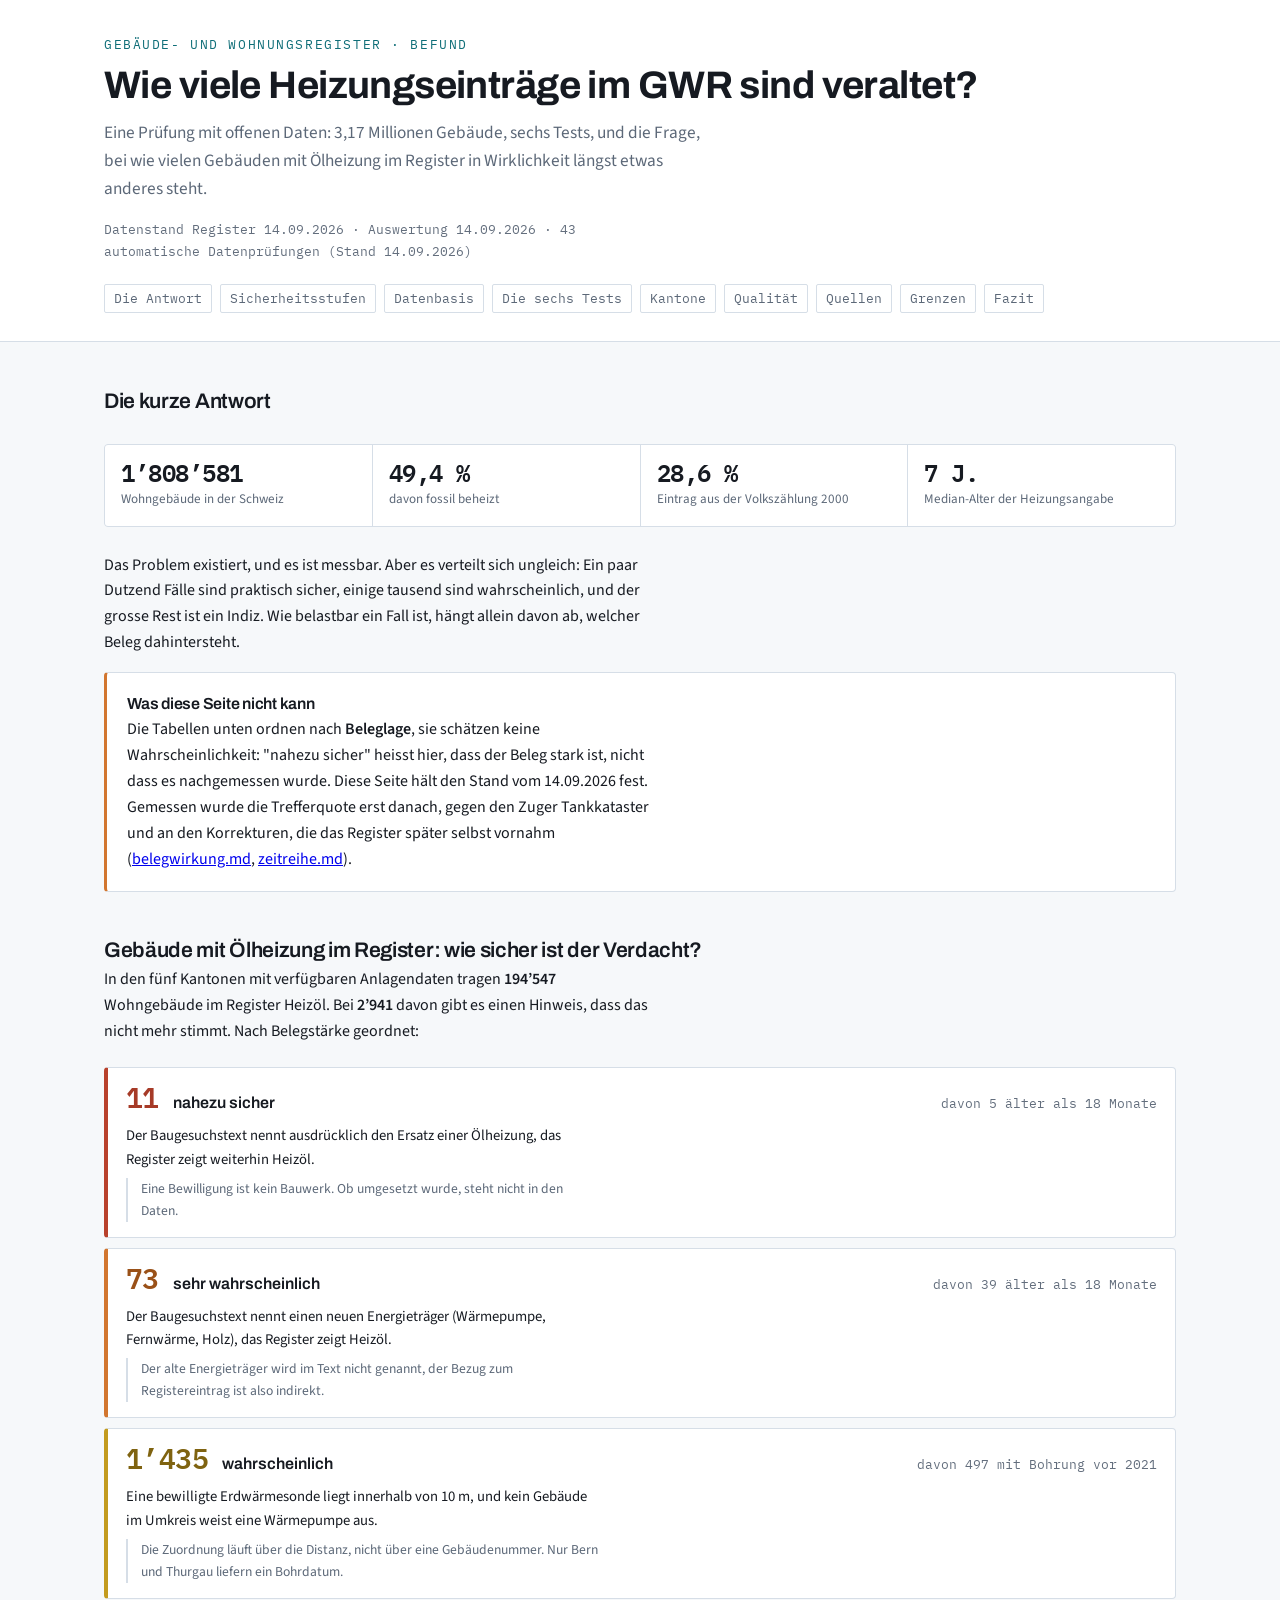
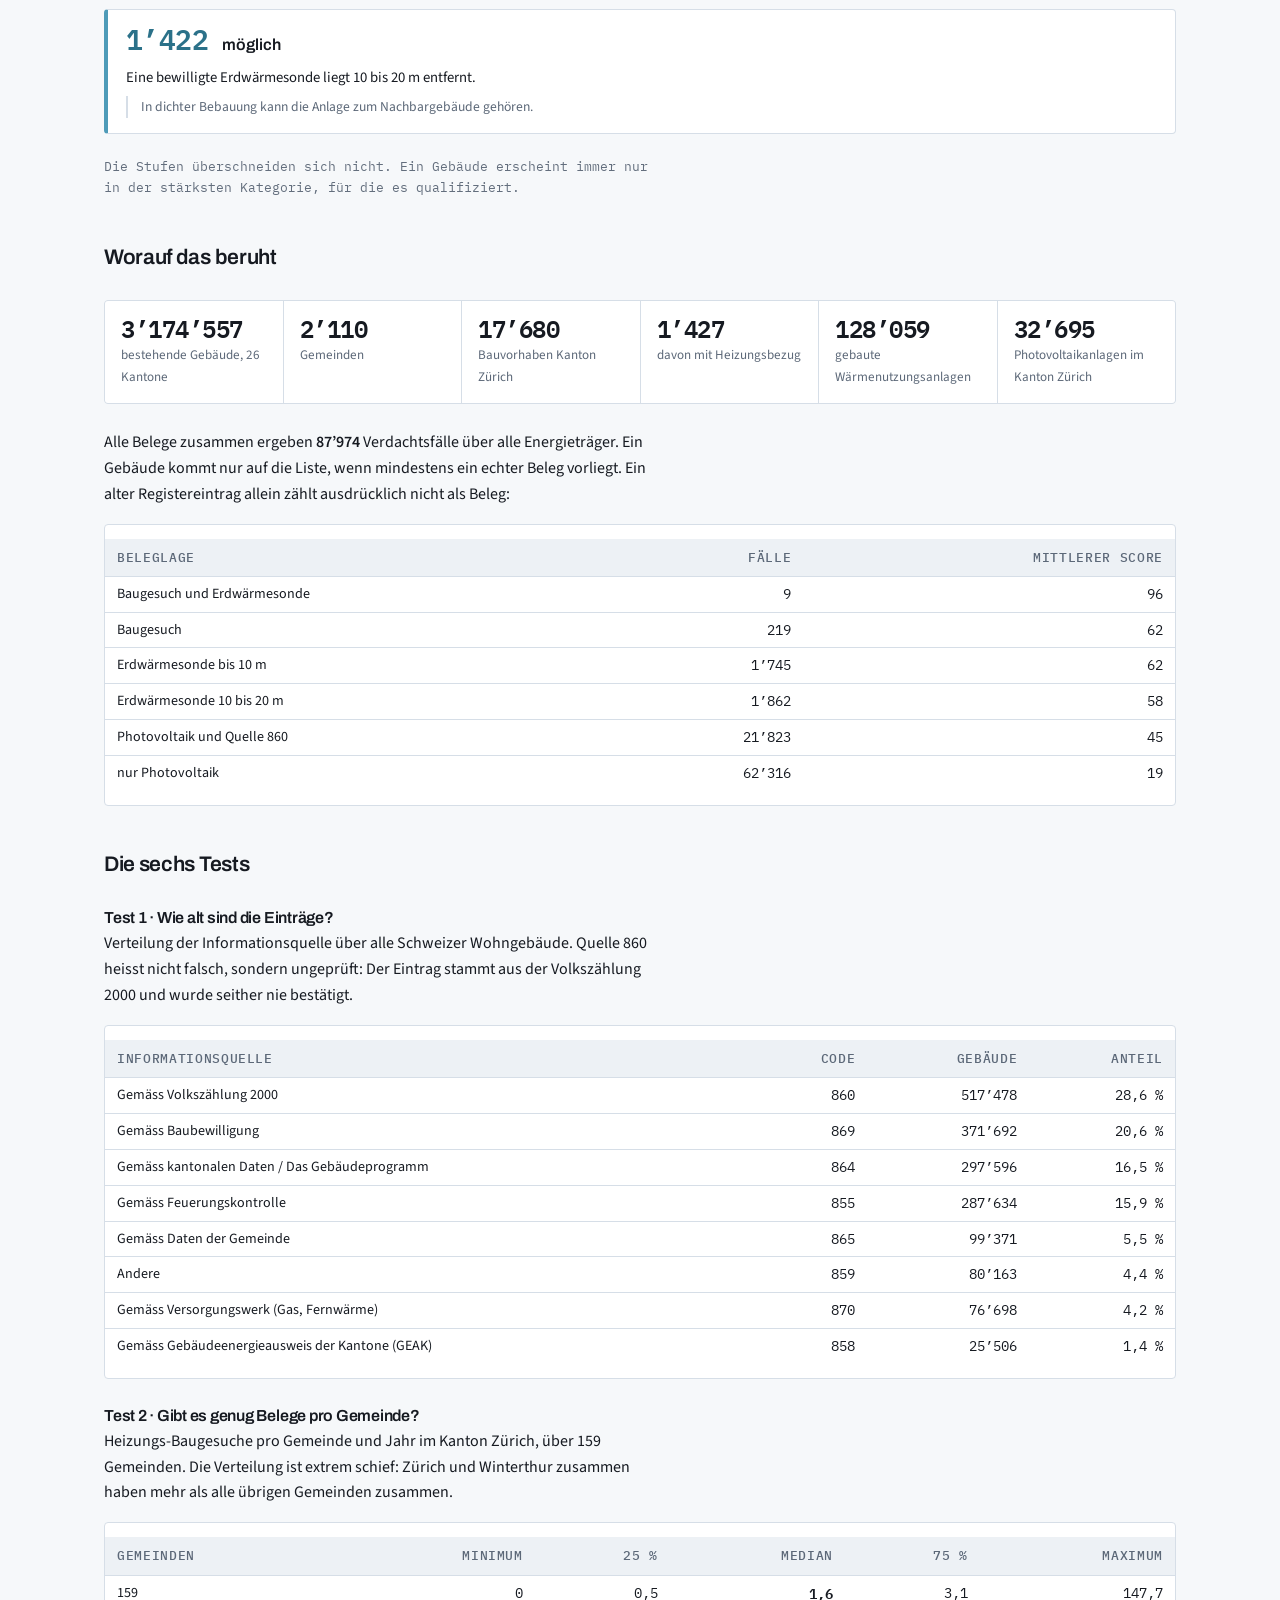
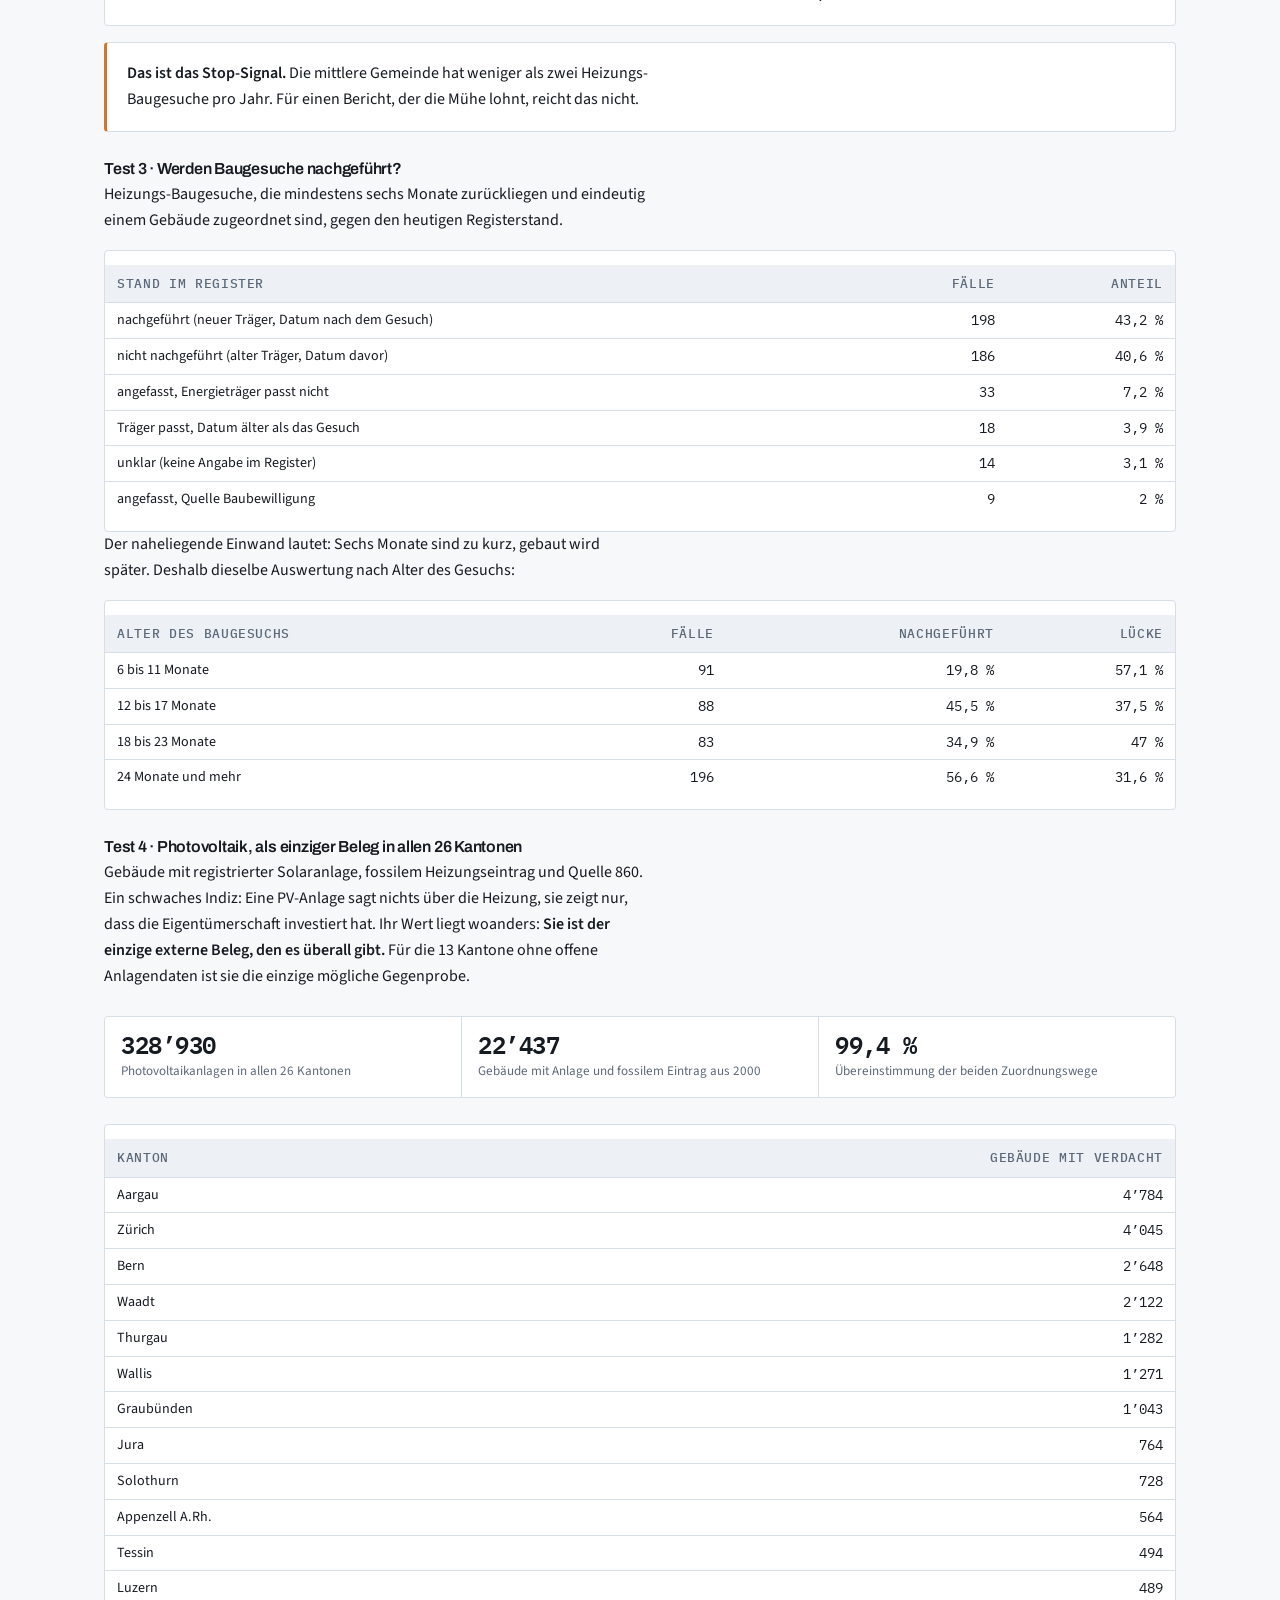
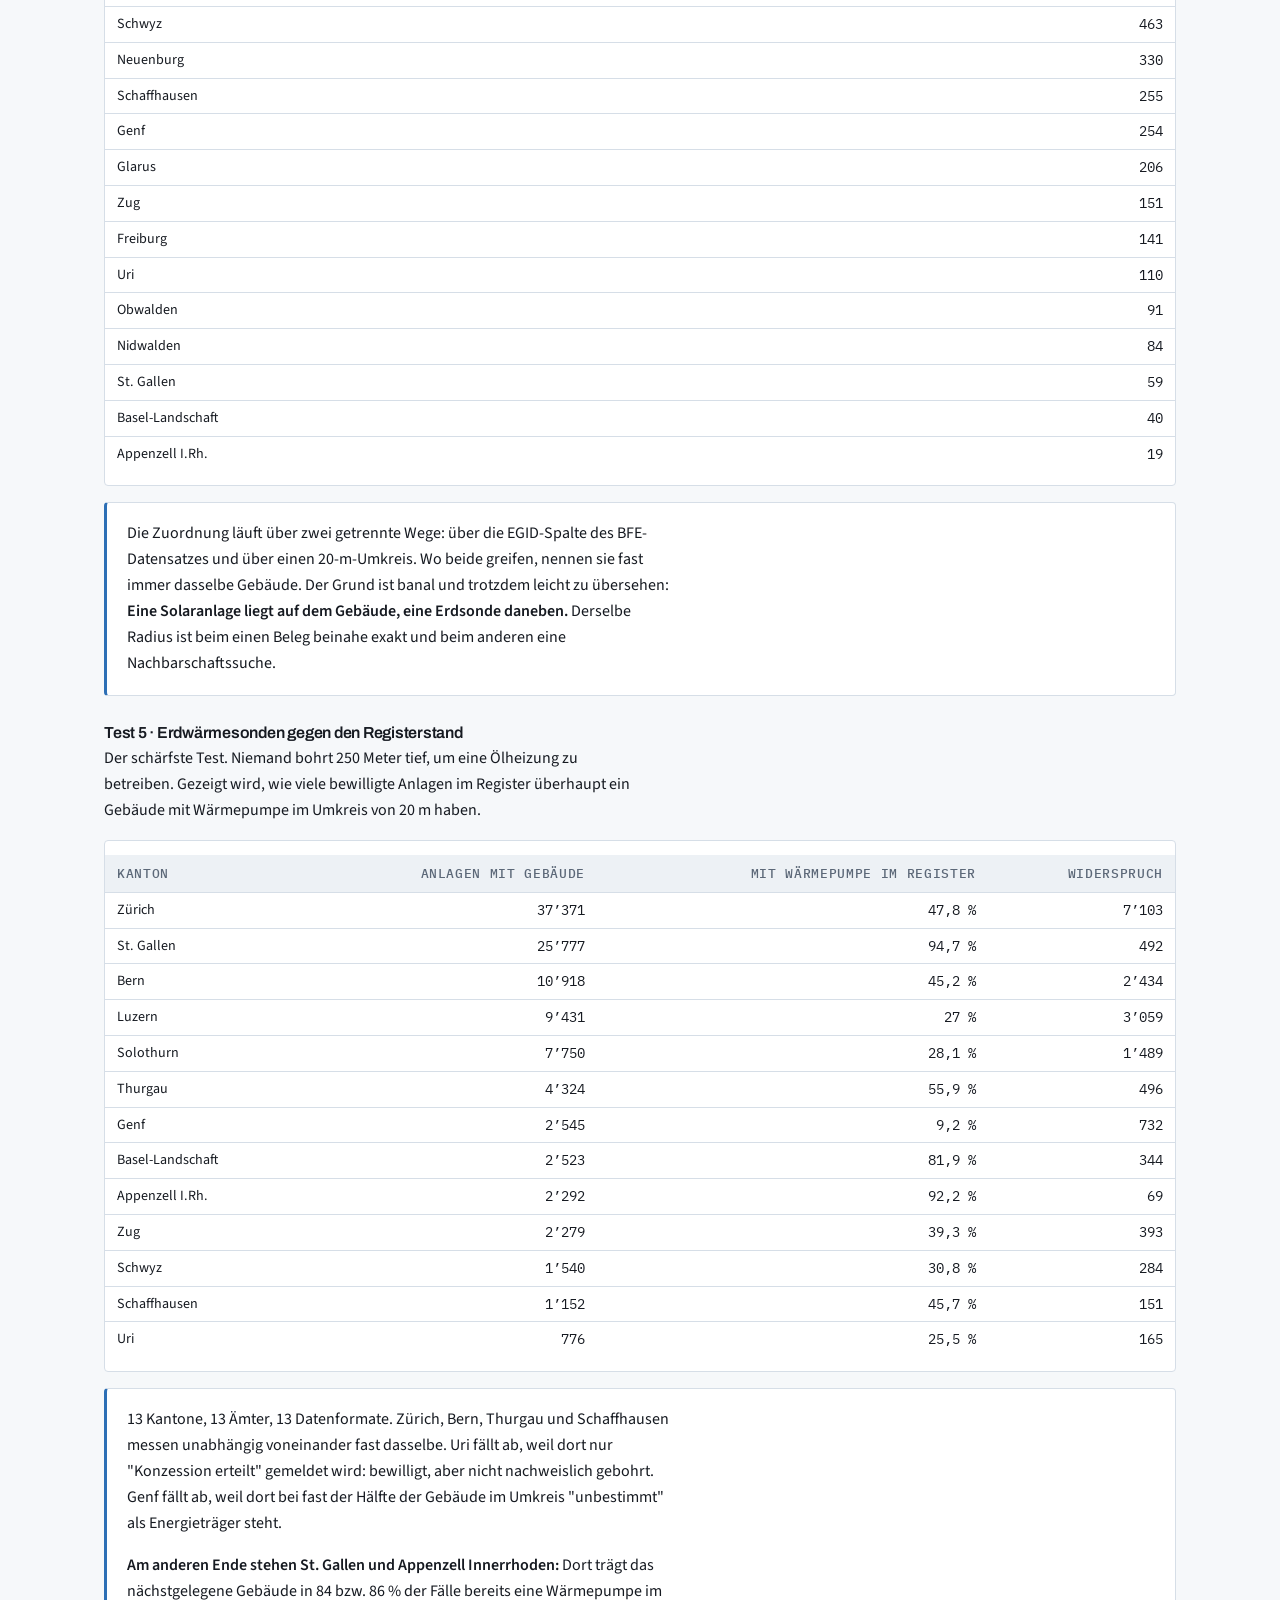
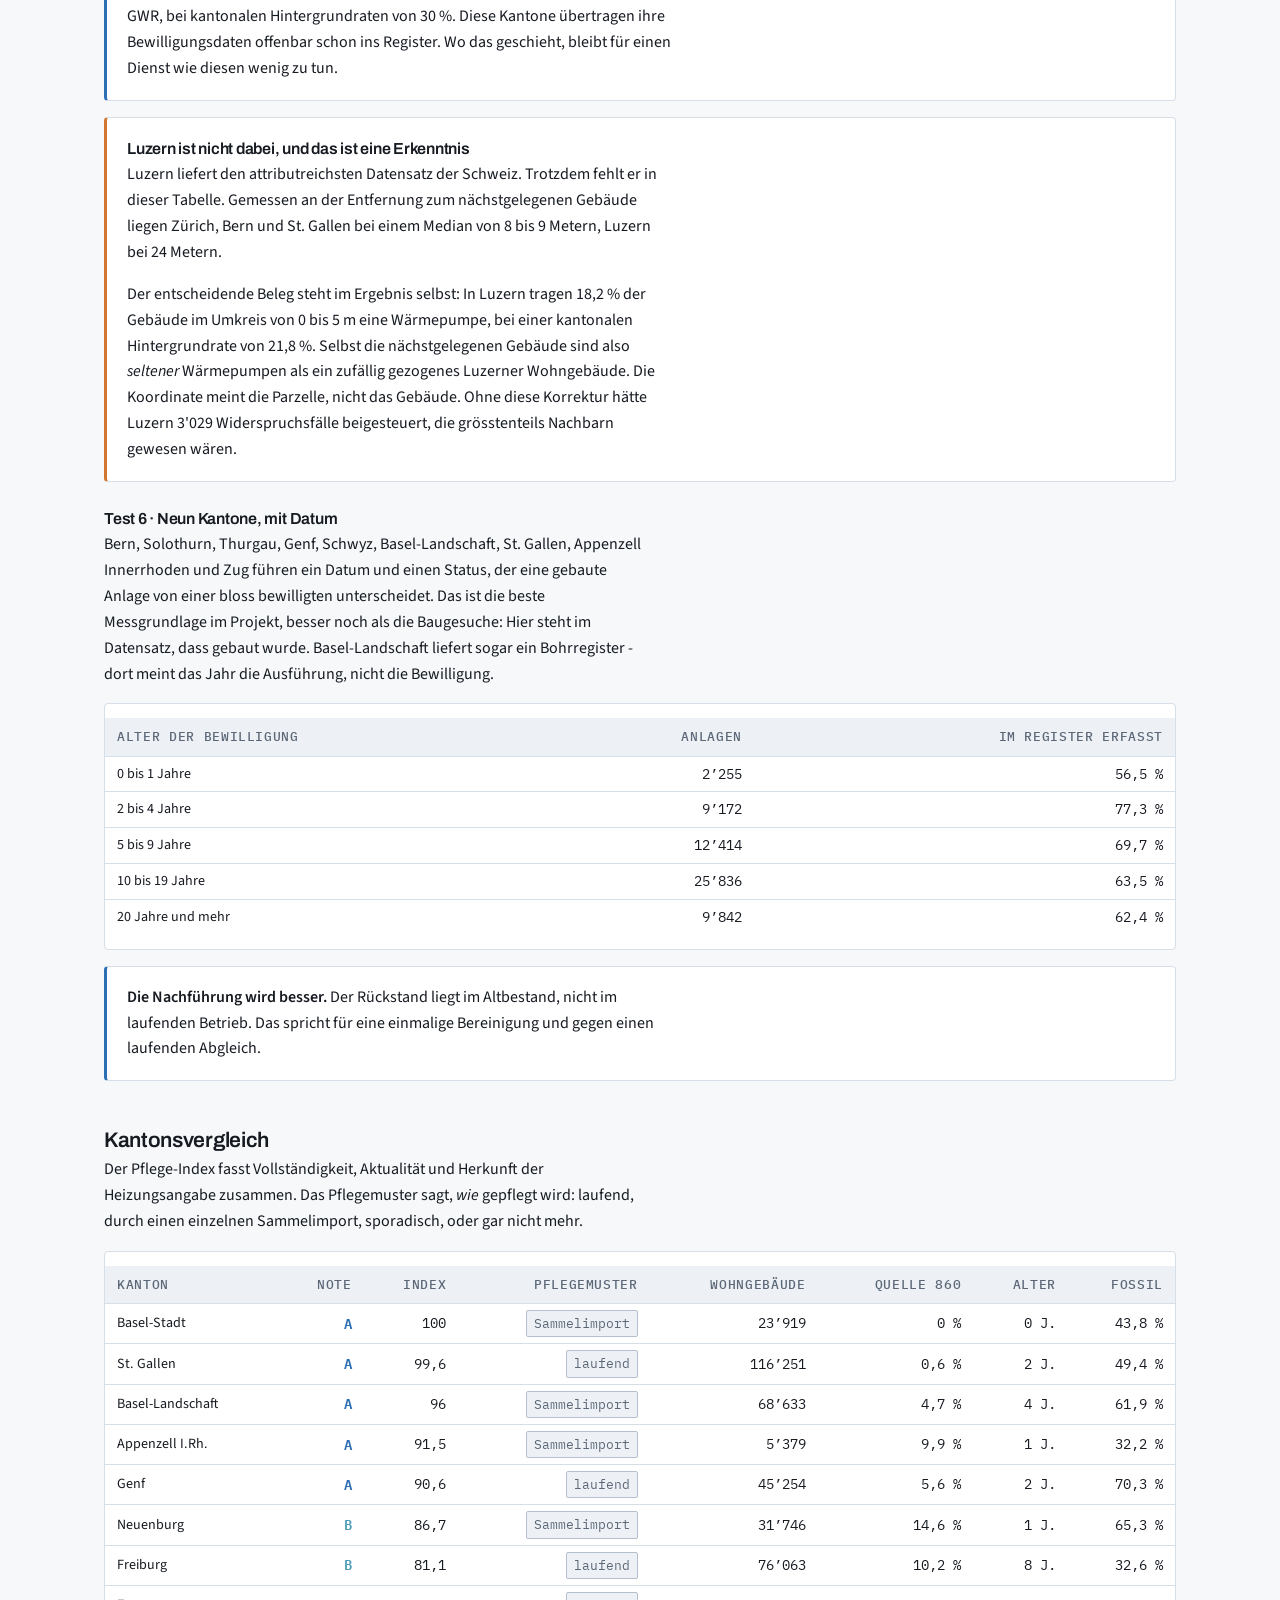
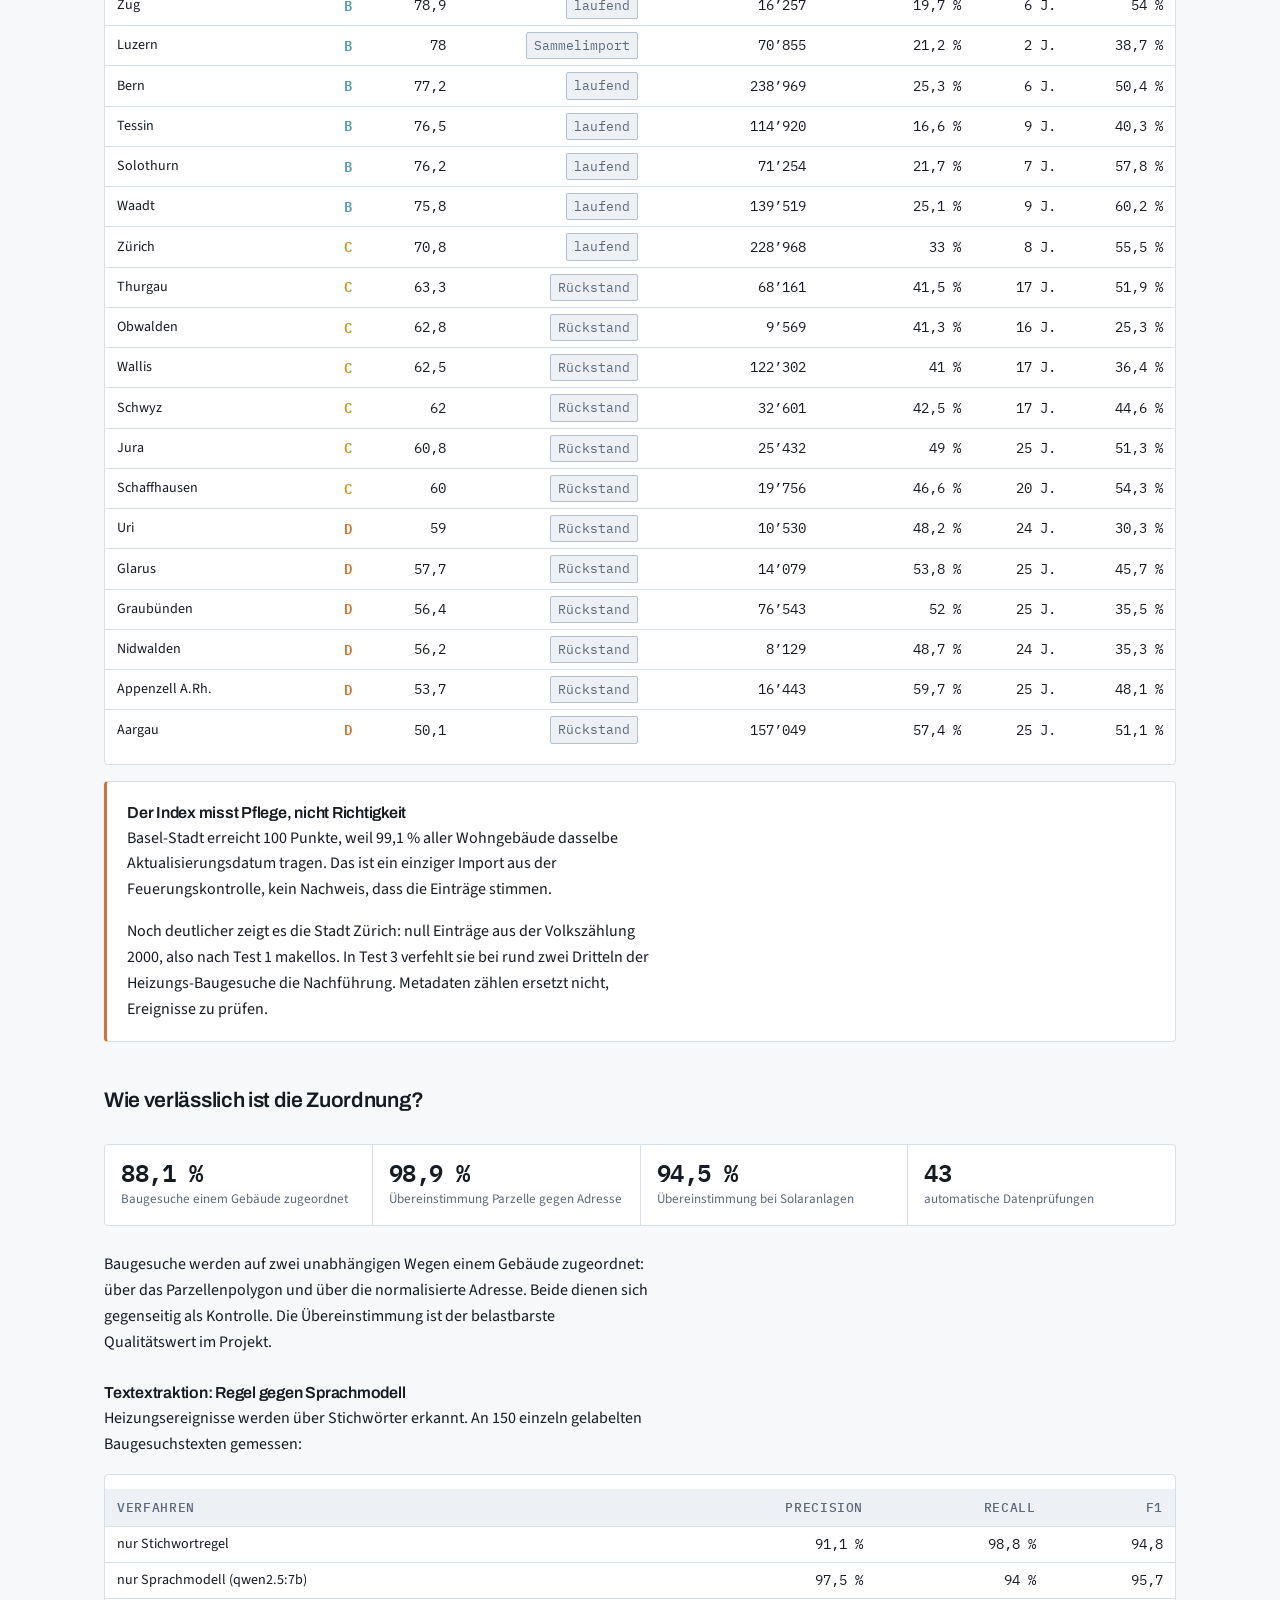
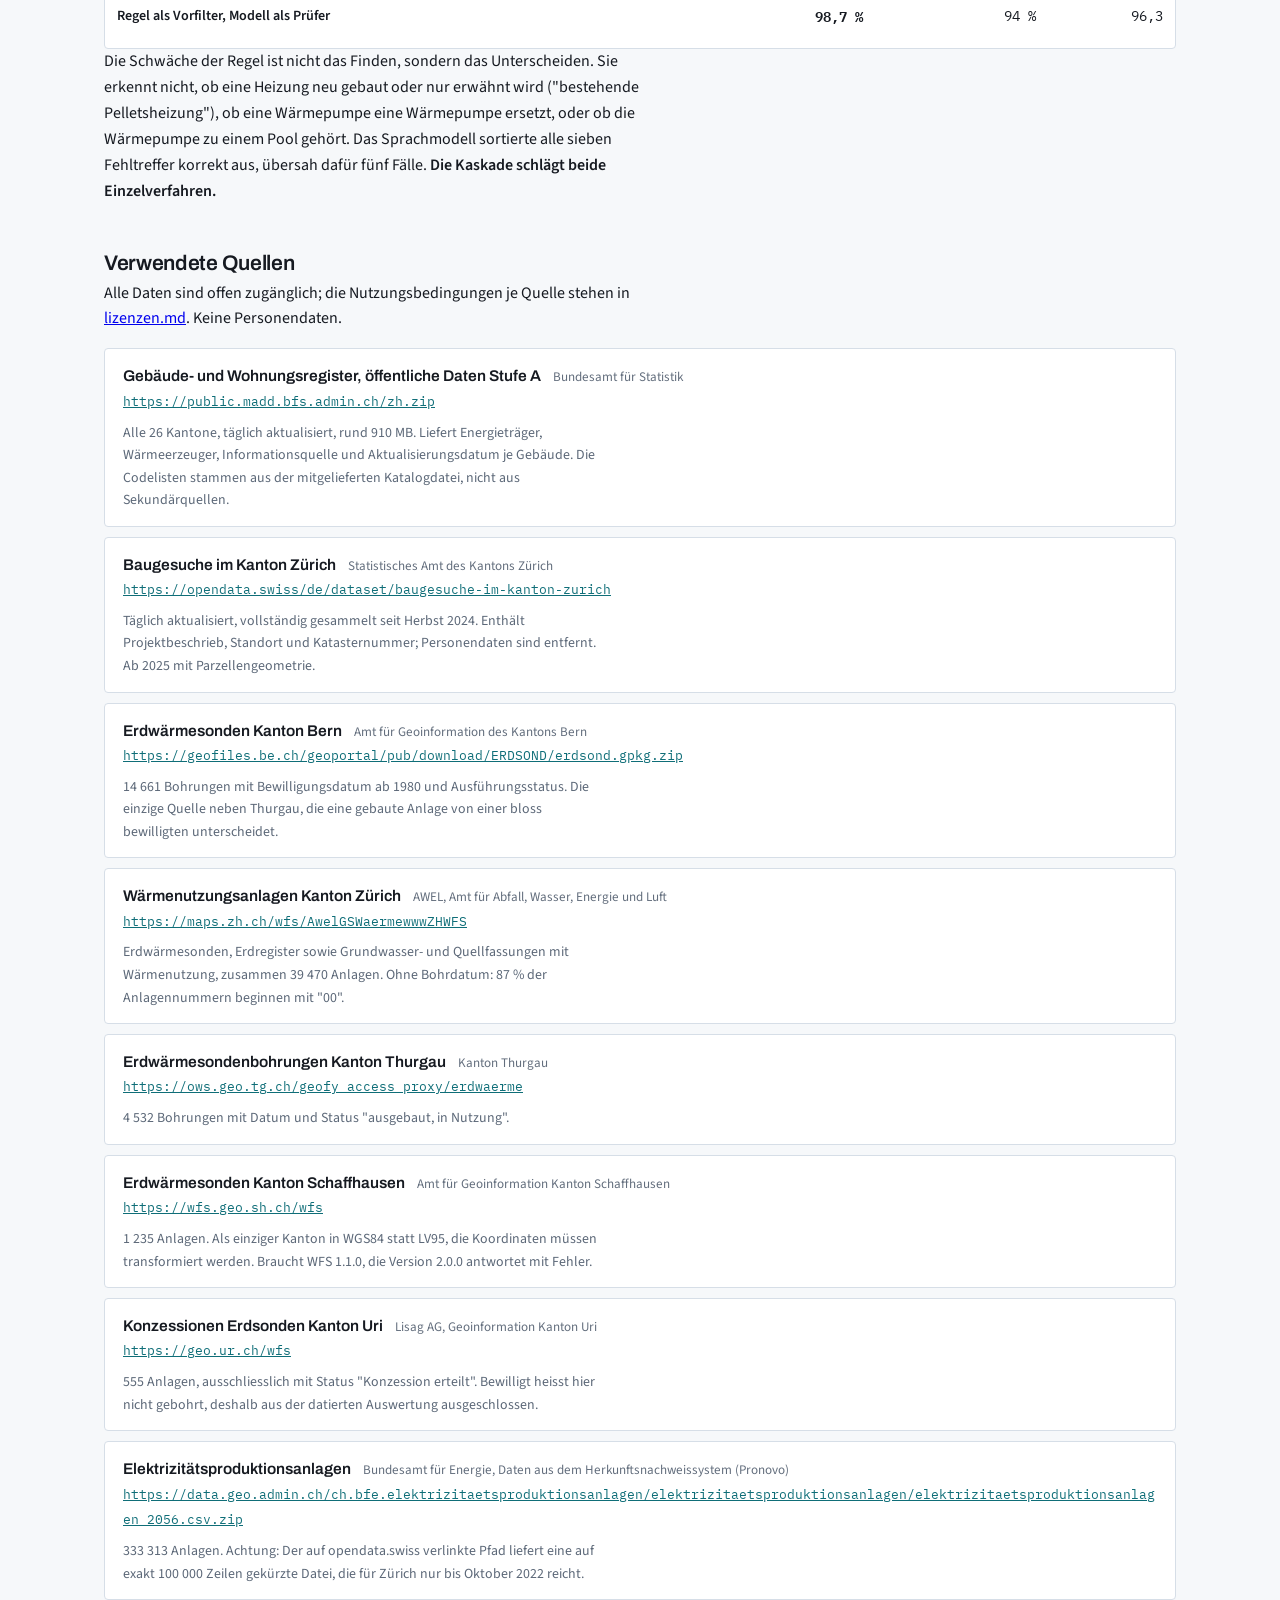
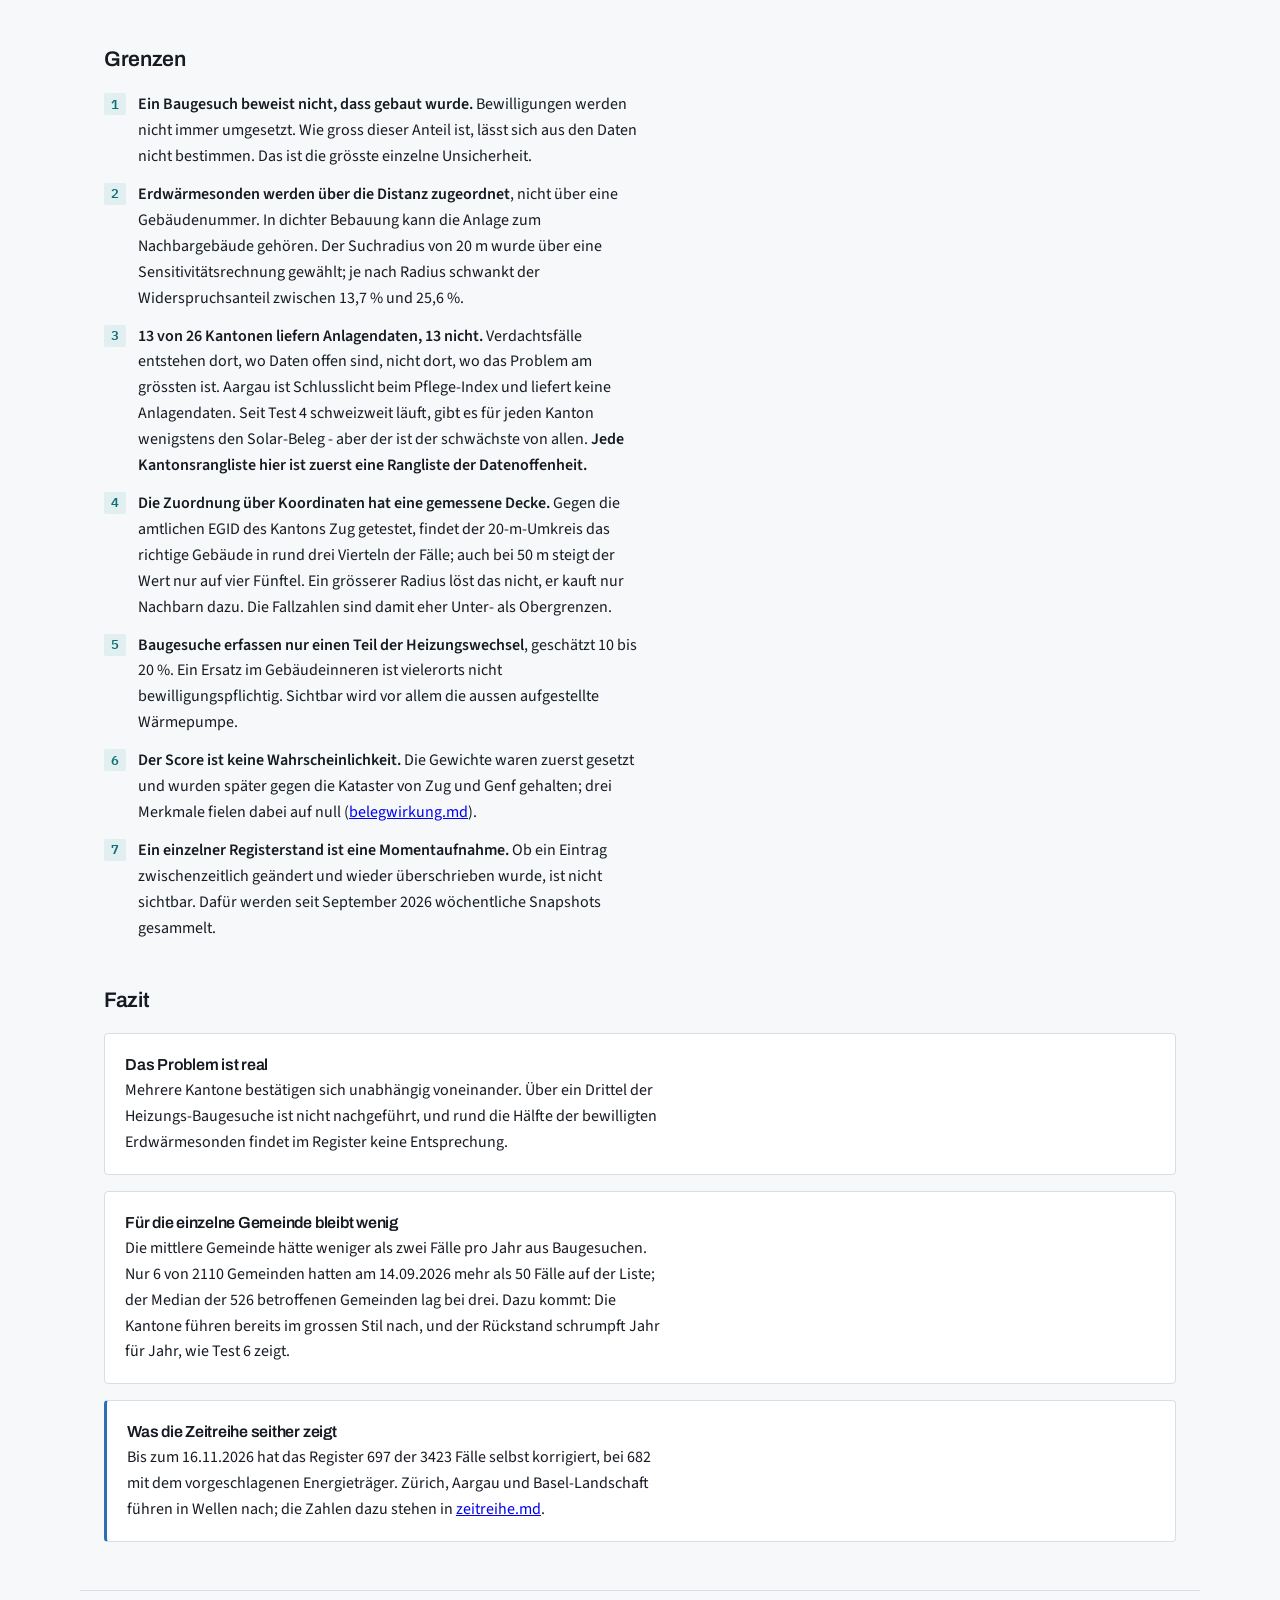
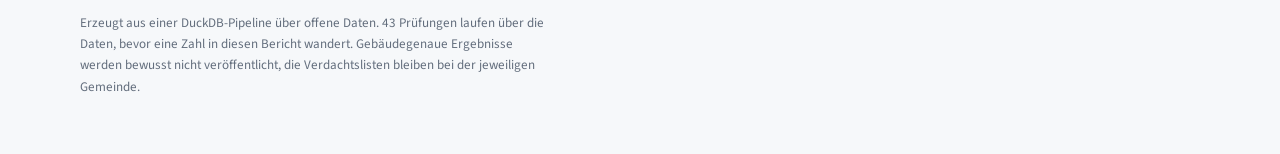
==== commit 0a9196d7: "Website nach dritter Durchsicht ueberarbeitet" ====
--- a/reports/befund.html
+++ b/reports/befund.html
@@ -30,7 +30,7 @@
   --stufe-e-weich:#F7DFDA;
   --schrift-a: #25609F; --schrift-b: #2B7189; --schrift-c: #7F6310; --schrift-d: #9A5118; --schrift-e: #A63A27;
   --radius: 4px;
-  --breite: 980px;
+  --breite: 1120px;
 }
 @media (prefers-color-scheme: dark) {
   :root:not([data-theme="light"]) {
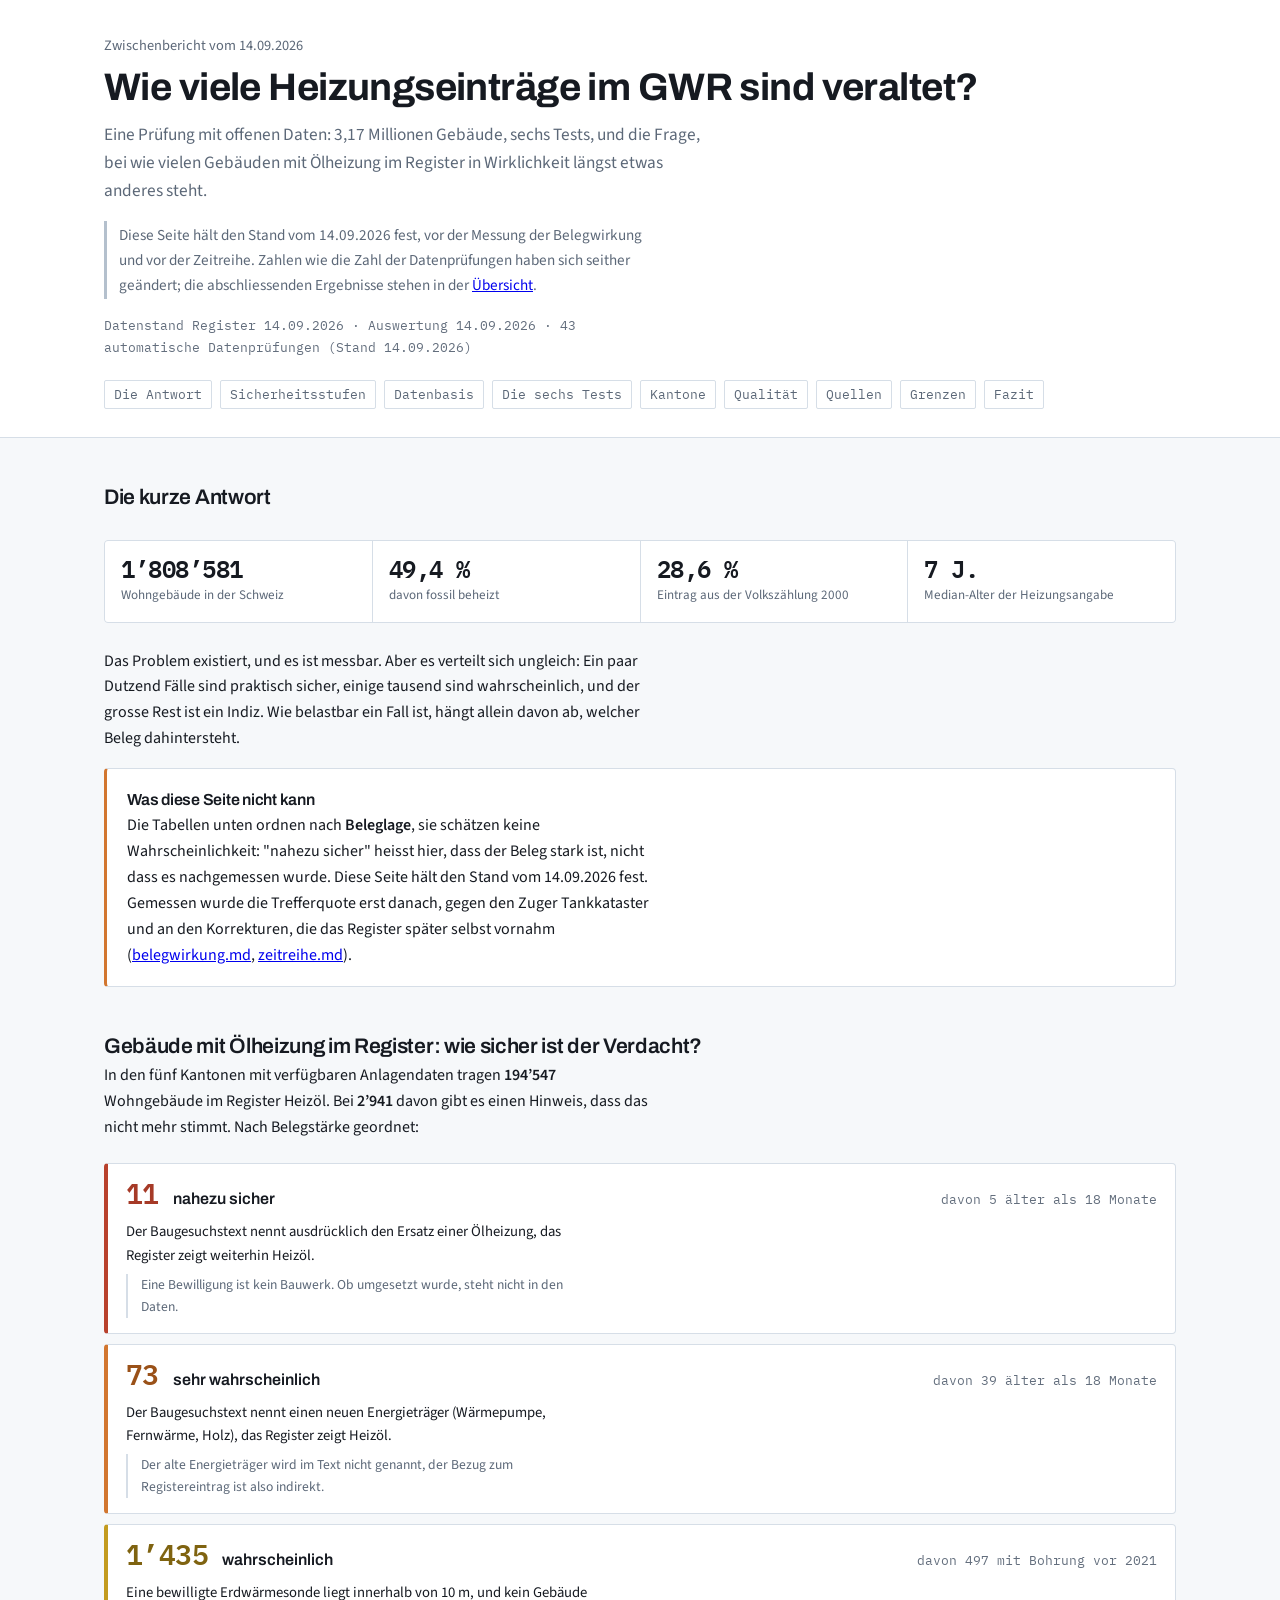
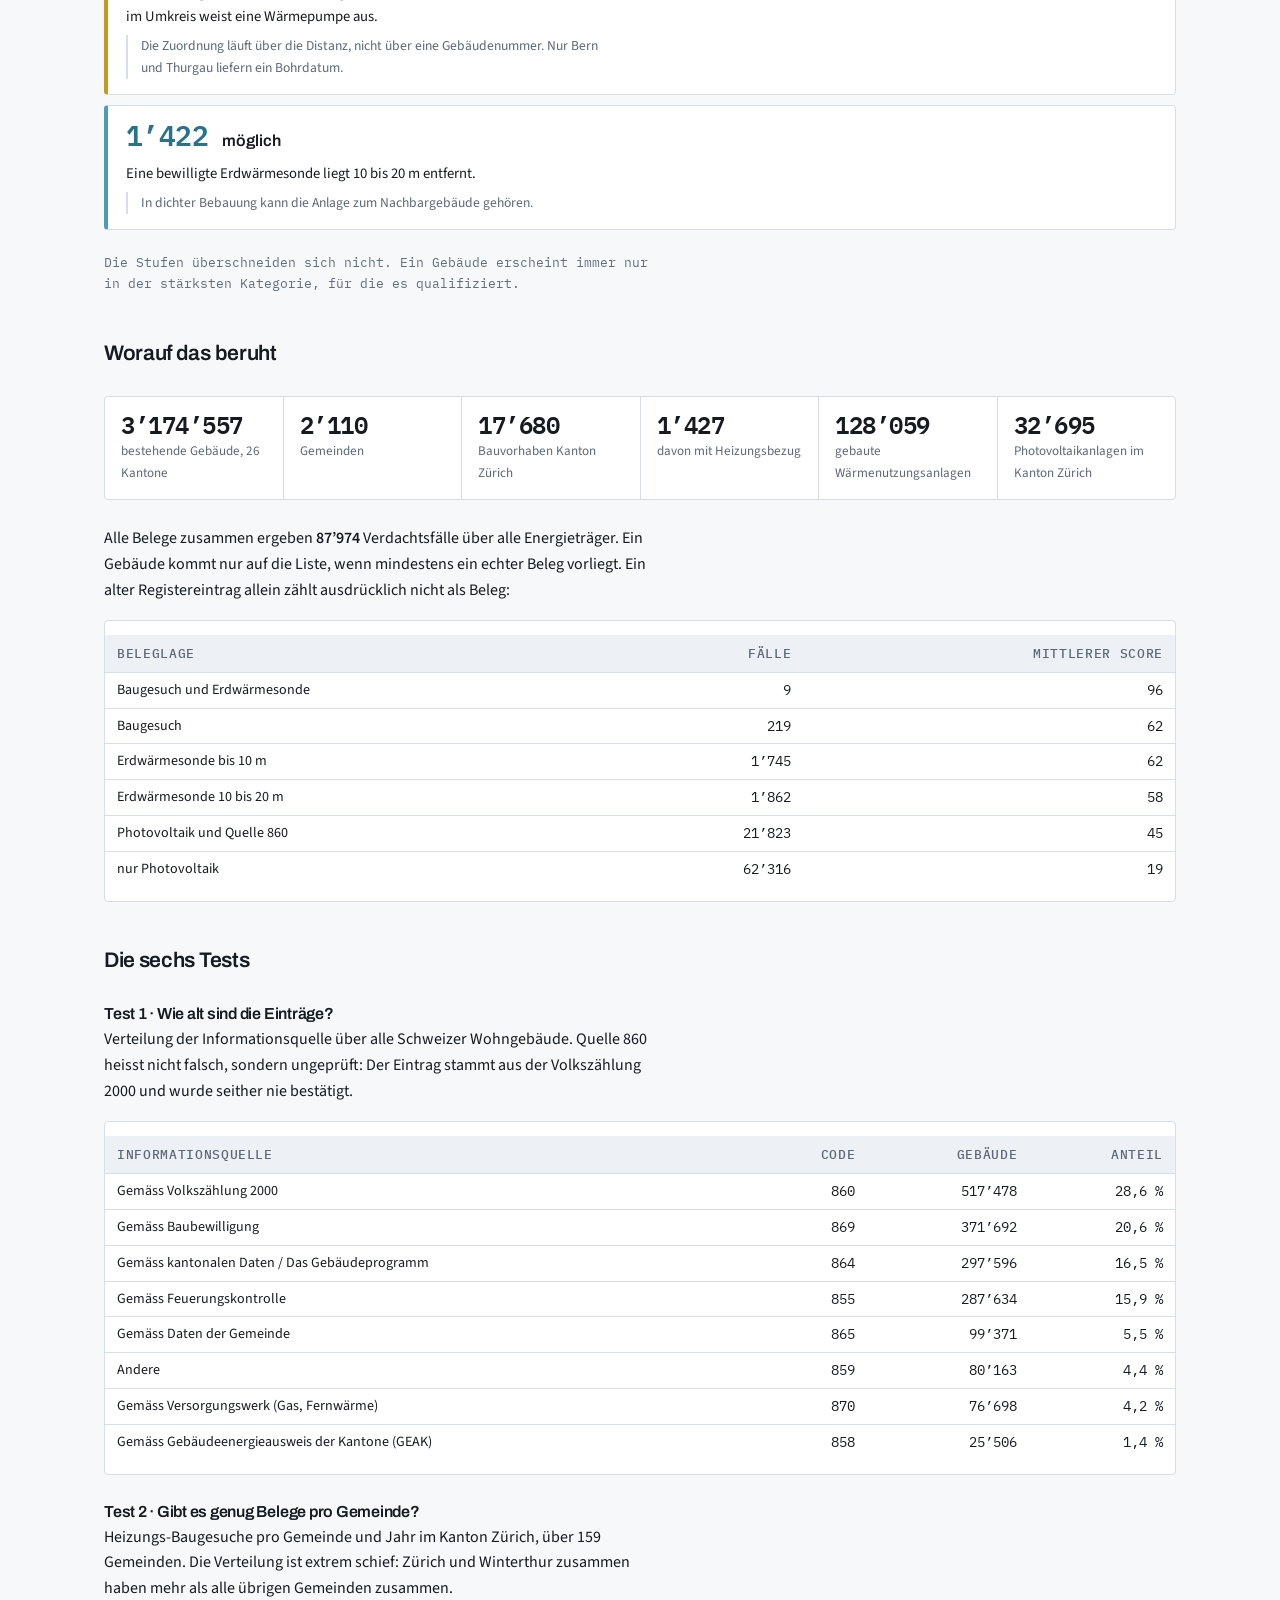
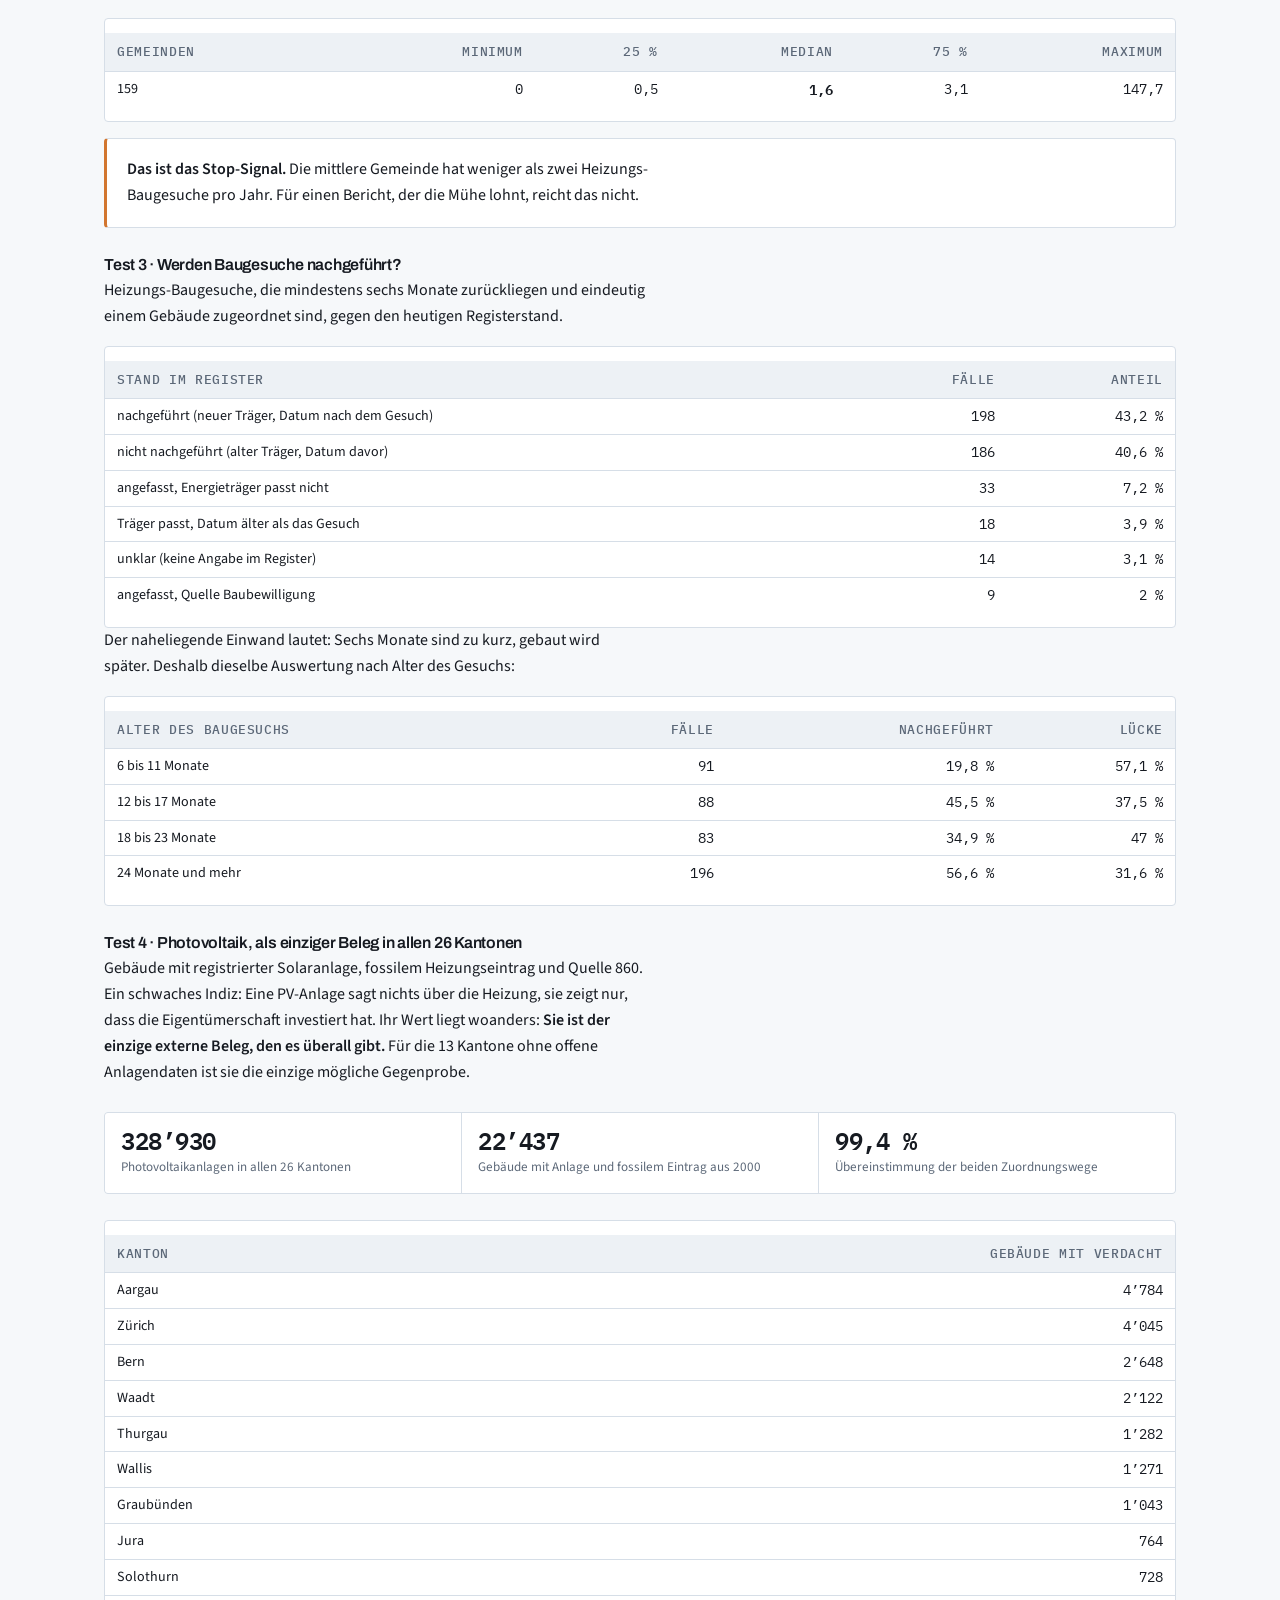
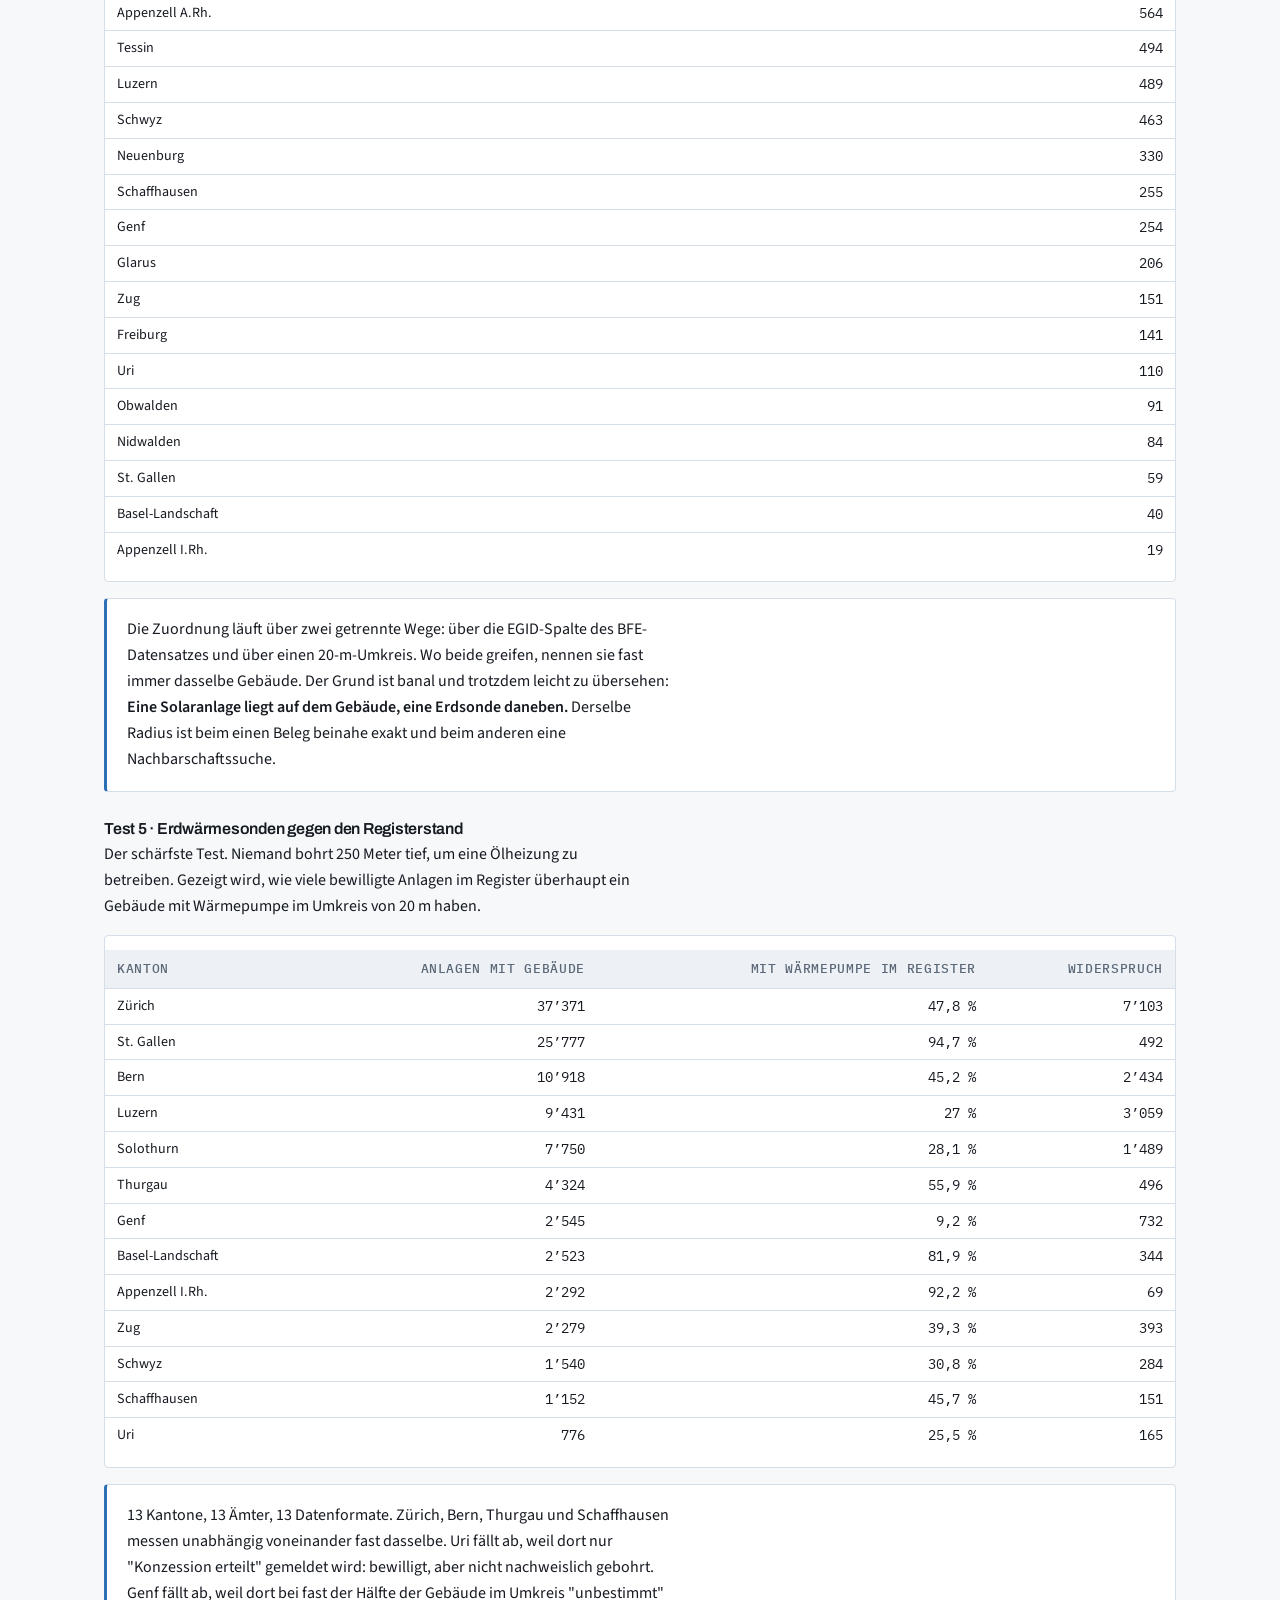
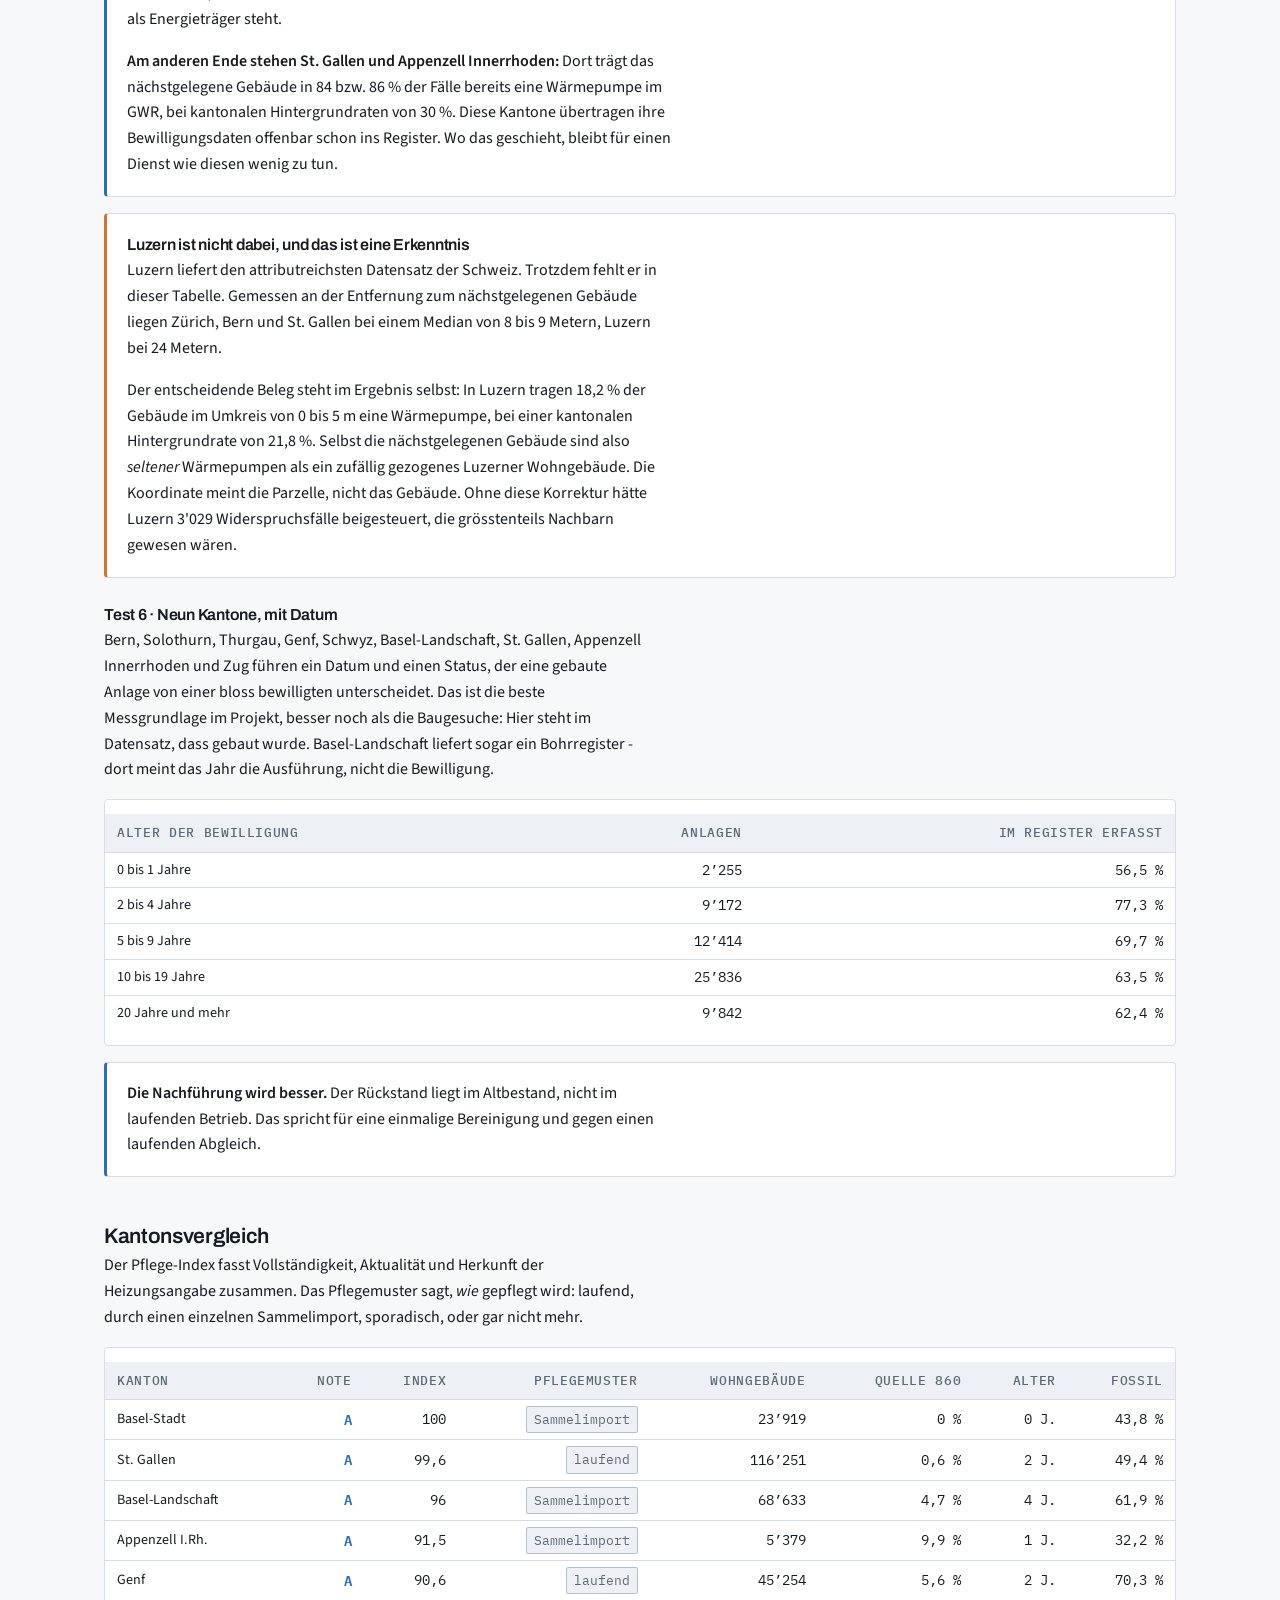
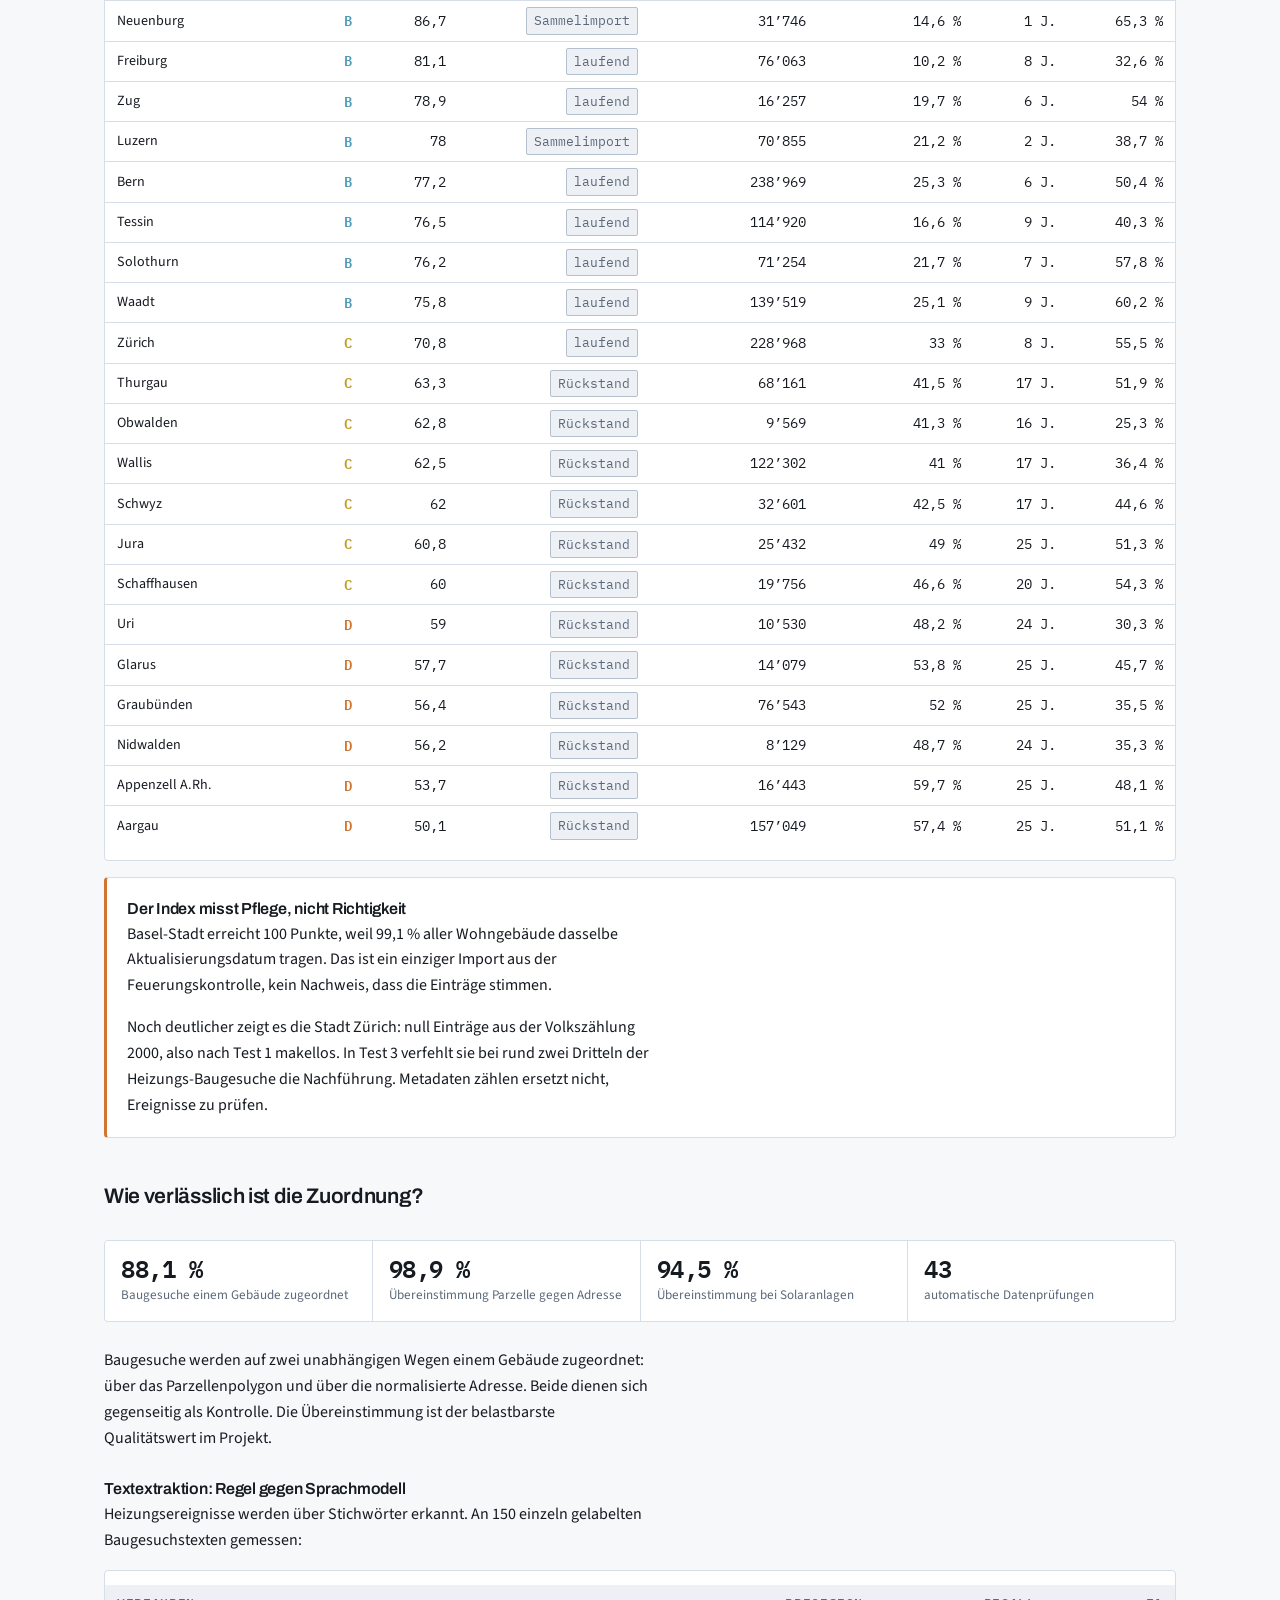
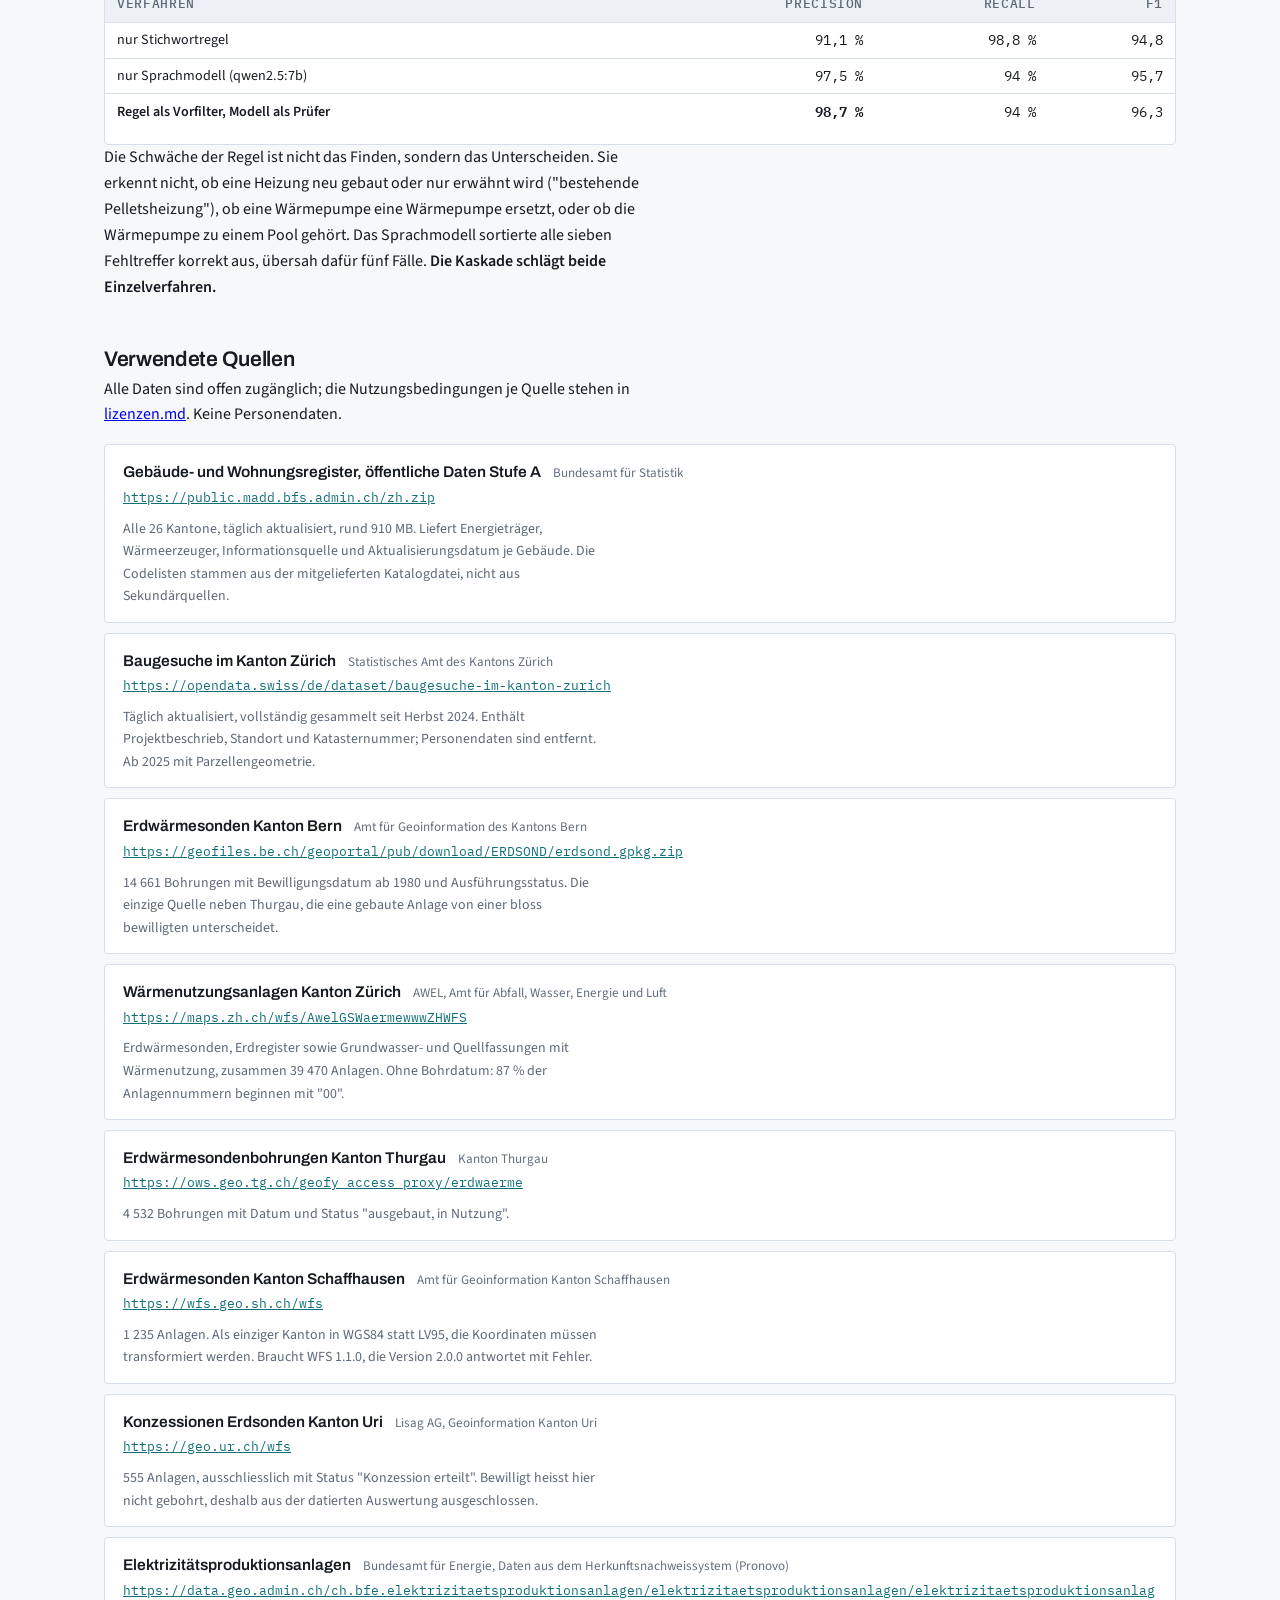
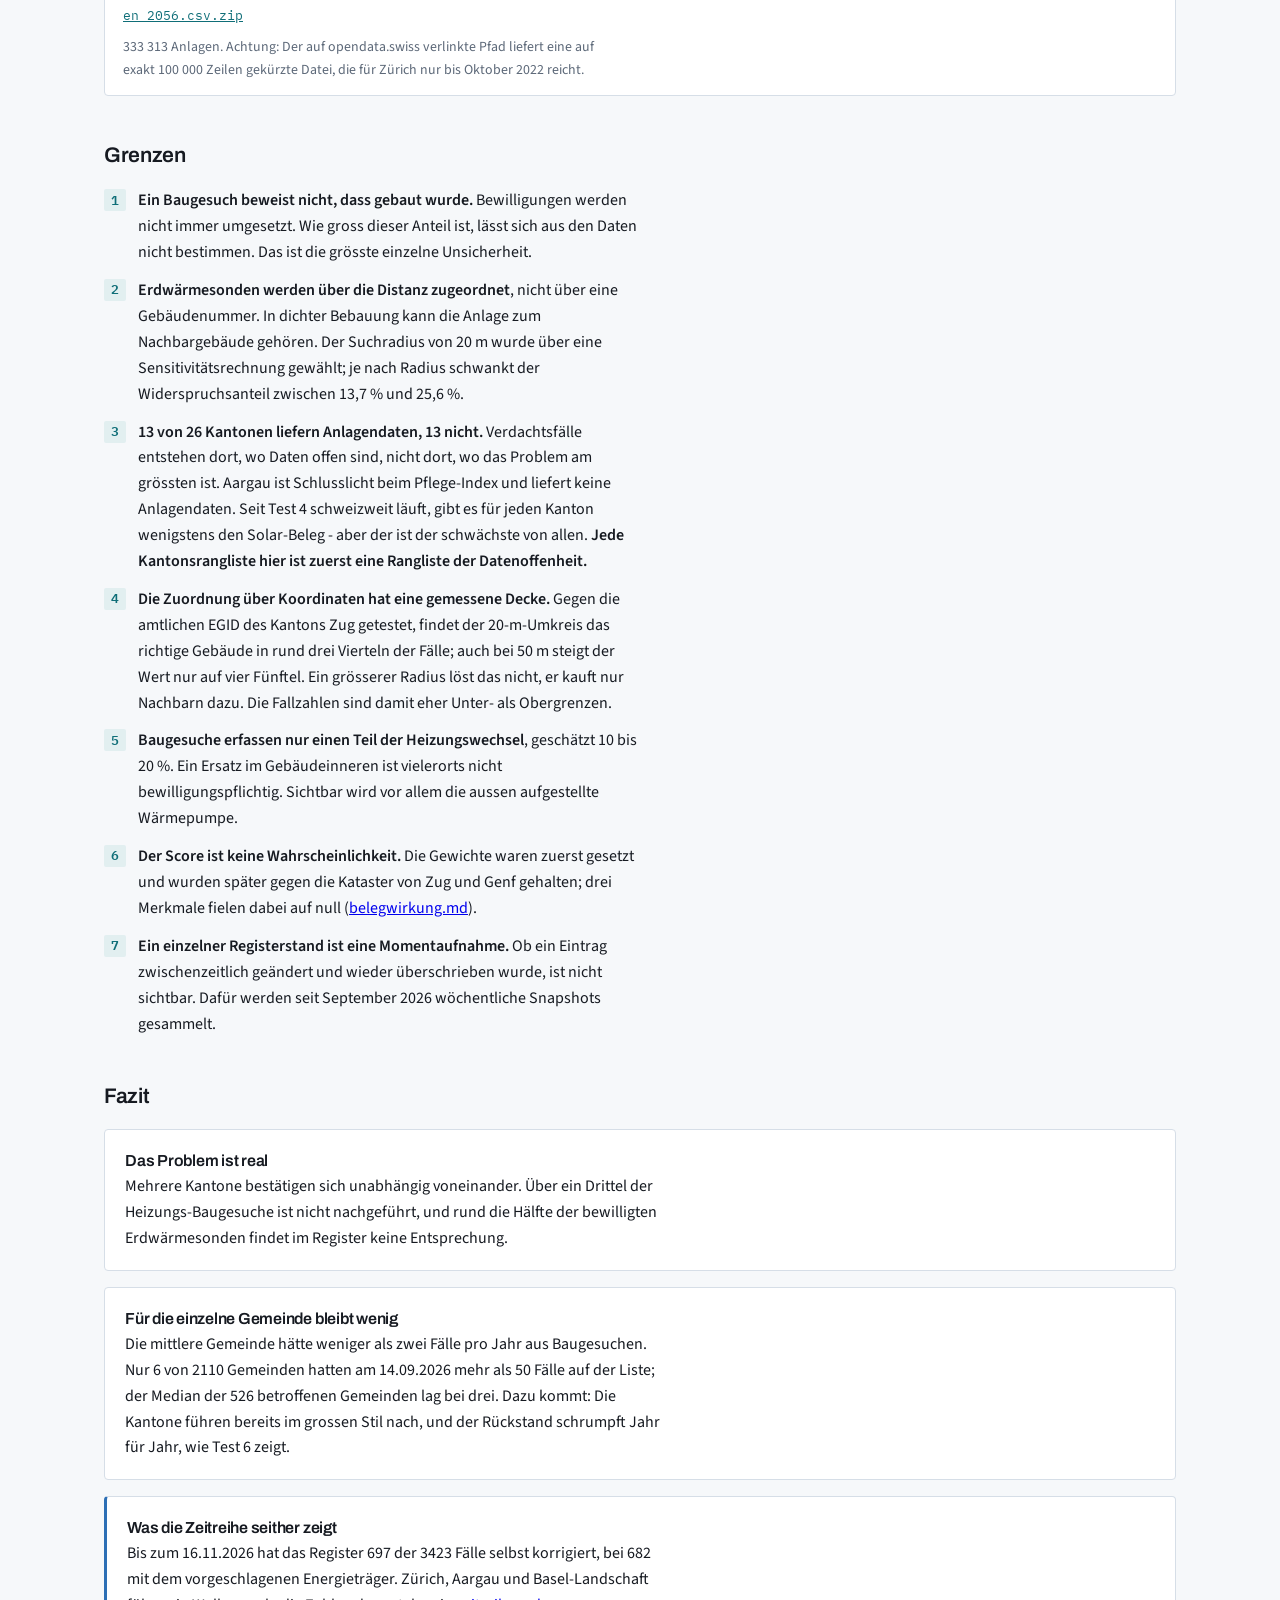
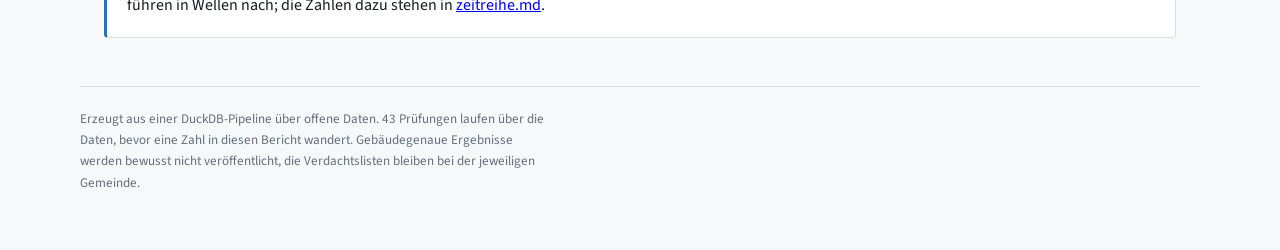
==== commit a5488bdd: "Website nach vierter Durchsicht ueberarbeitet" ====
--- a/reports/befund.html
+++ b/reports/befund.html
@@ -73,8 +73,10 @@
 .huelle { max-width: var(--breite); margin: 0 auto; padding: 0 24px; }
 
 .kopf { background: var(--flaeche); border-bottom: 1px solid var(--linie); padding: 34px 0 28px; }
-.eyebrow { font-family: "IBM Plex Mono", ui-monospace, monospace; font-size: .82rem;
-  letter-spacing: .12em; text-transform: uppercase; color: var(--akzent); margin: 0 0 8px; }
+.eyebrow { font-family: "Source Sans 3", ui-sans-serif, system-ui, sans-serif; font-size: .9rem;
+  color: var(--text-leise); margin: 0 0 8px; }
+.archiv { border-left: 3px solid var(--linie-stark); padding: 2px 0 2px 12px; margin-top: 14px;
+  color: var(--text-leise); font-size: .95rem; }
 .kopf p.lead { font-size: 1.08rem; color: var(--text-leise); margin-top: 12px; }
 .stand { font-family: "IBM Plex Mono", ui-monospace, monospace; font-size: .82rem;
   color: var(--text-still); margin-top: 16px; }
@@ -171,11 +173,15 @@
 
 <header class="kopf">
   <div class="huelle">
-    <p class="eyebrow">Gebäude- und Wohnungsregister · Befund</p>
+    <p class="eyebrow">Zwischenbericht vom 14.09.2026</p>
     <h1>Wie viele Heizungseinträge im GWR sind veraltet?</h1>
     <p class="lead">Eine Prüfung mit offenen Daten: 3,17 Millionen Gebäude, sechs Tests,
       und die Frage, bei wie vielen Gebäuden mit Ölheizung im Register in Wirklichkeit
       längst etwas anderes steht.</p>
+    <p class="archiv">Diese Seite hält den Stand vom 14.09.2026 fest, vor der Messung der
+      Belegwirkung und vor der Zeitreihe. Zahlen wie die Zahl der Datenprüfungen haben sich
+      seither geändert; die abschliessenden Ergebnisse stehen in der
+      <a href="../README.md">Übersicht</a>.</p>
     <p class="stand" id="stand"></p>
     <nav class="toc">
       <a href="#antwort">Die Antwort</a>
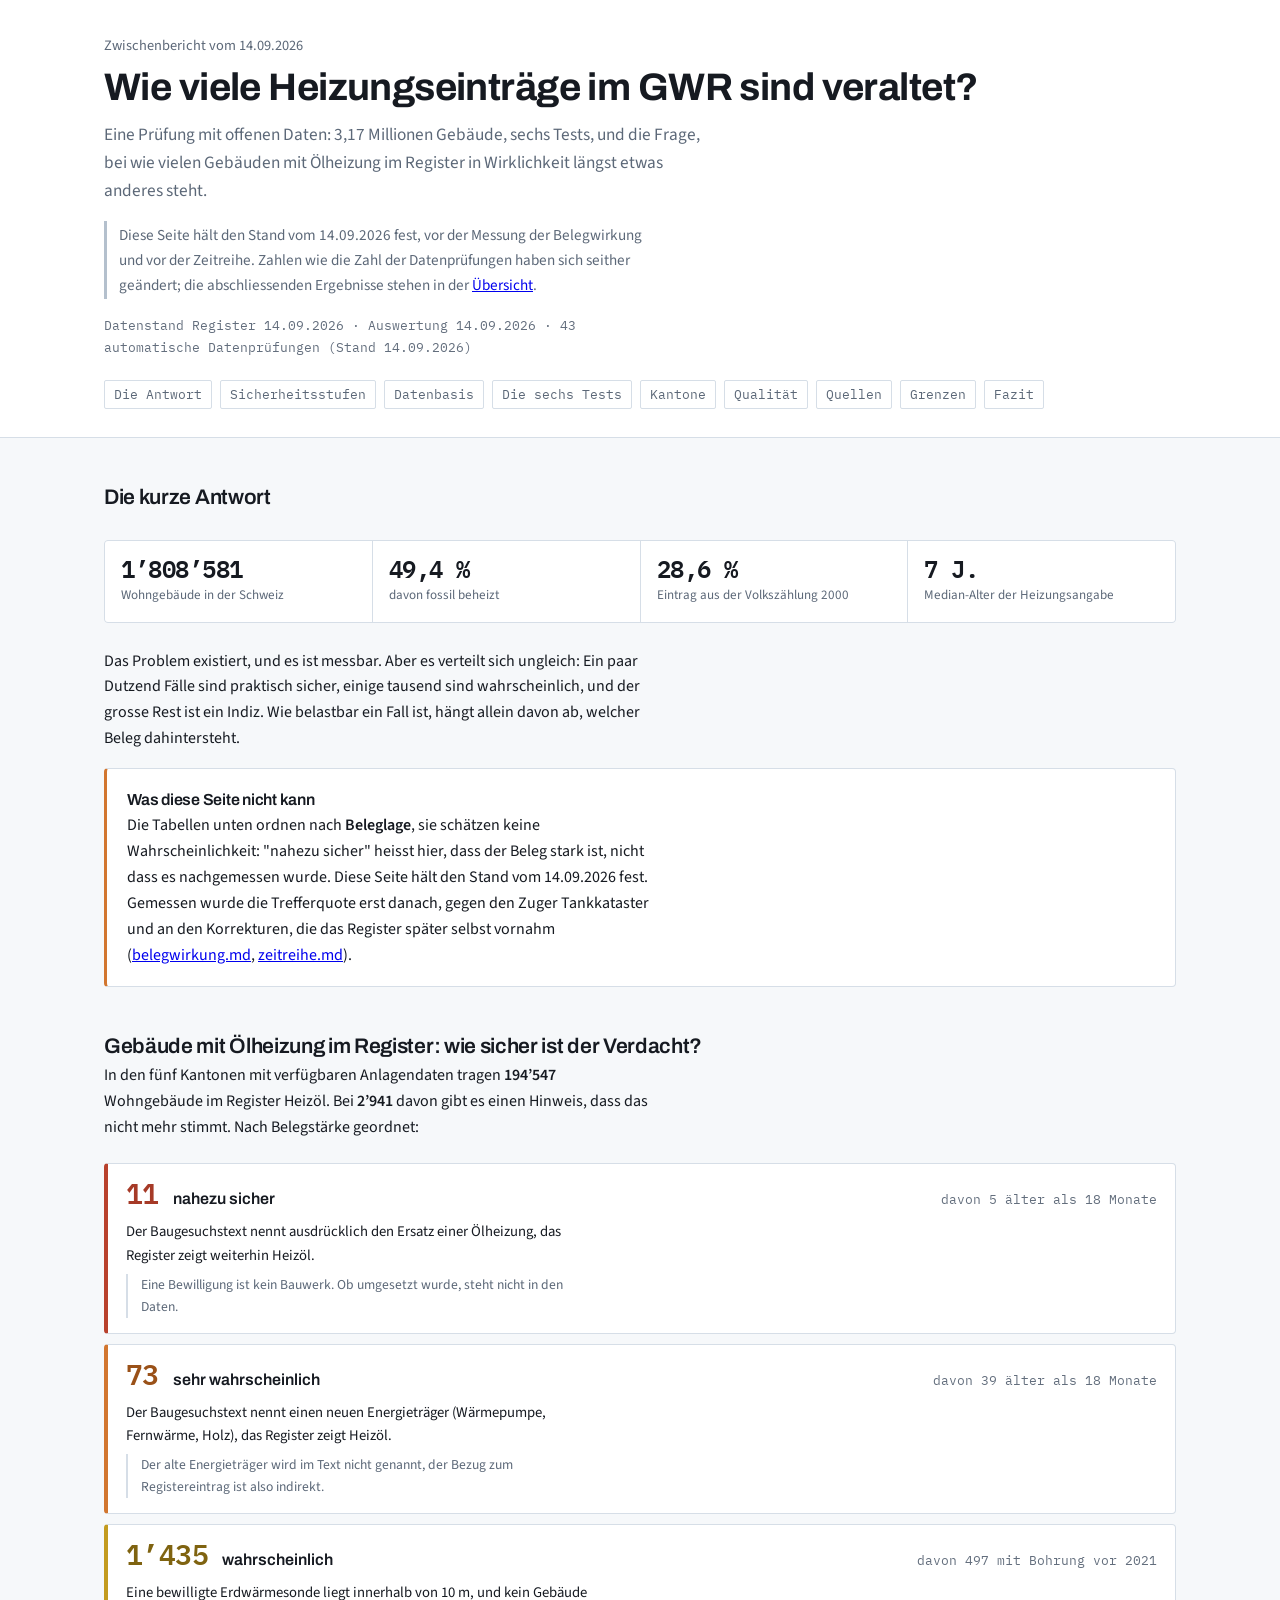
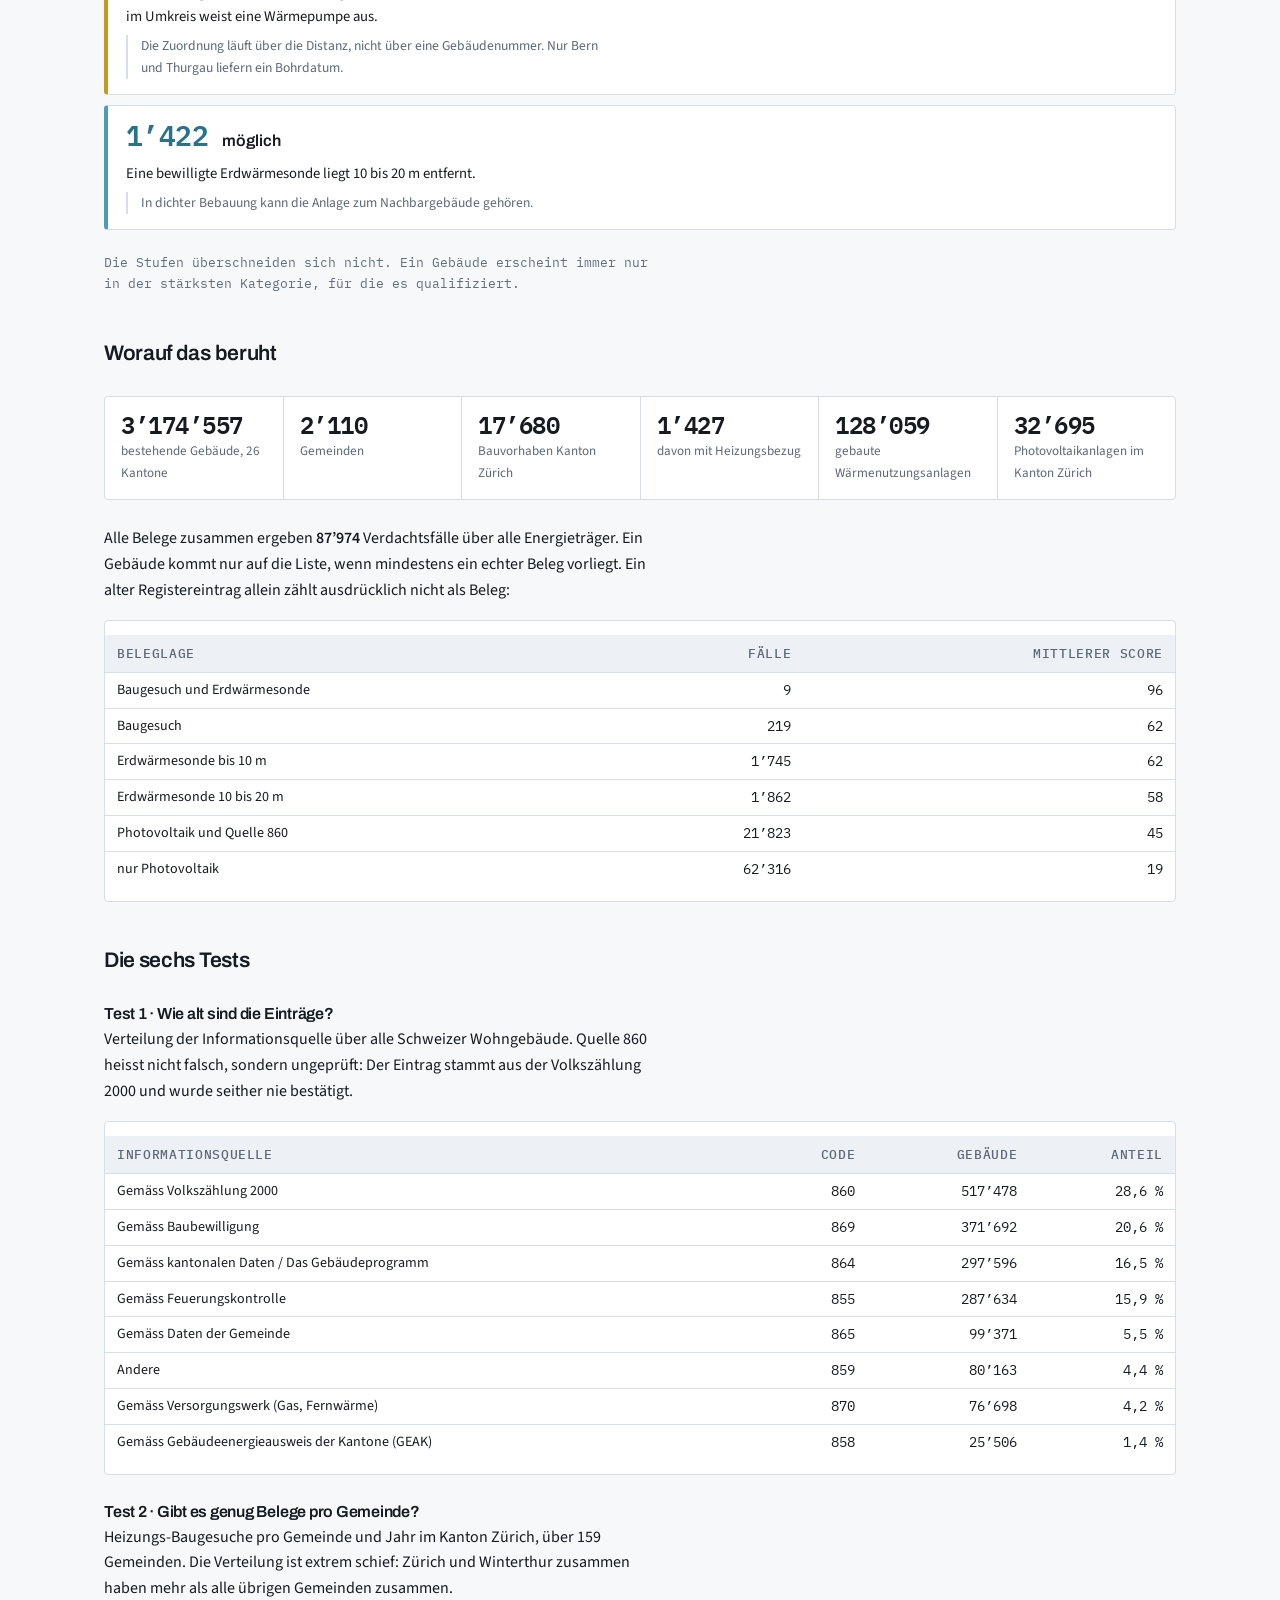
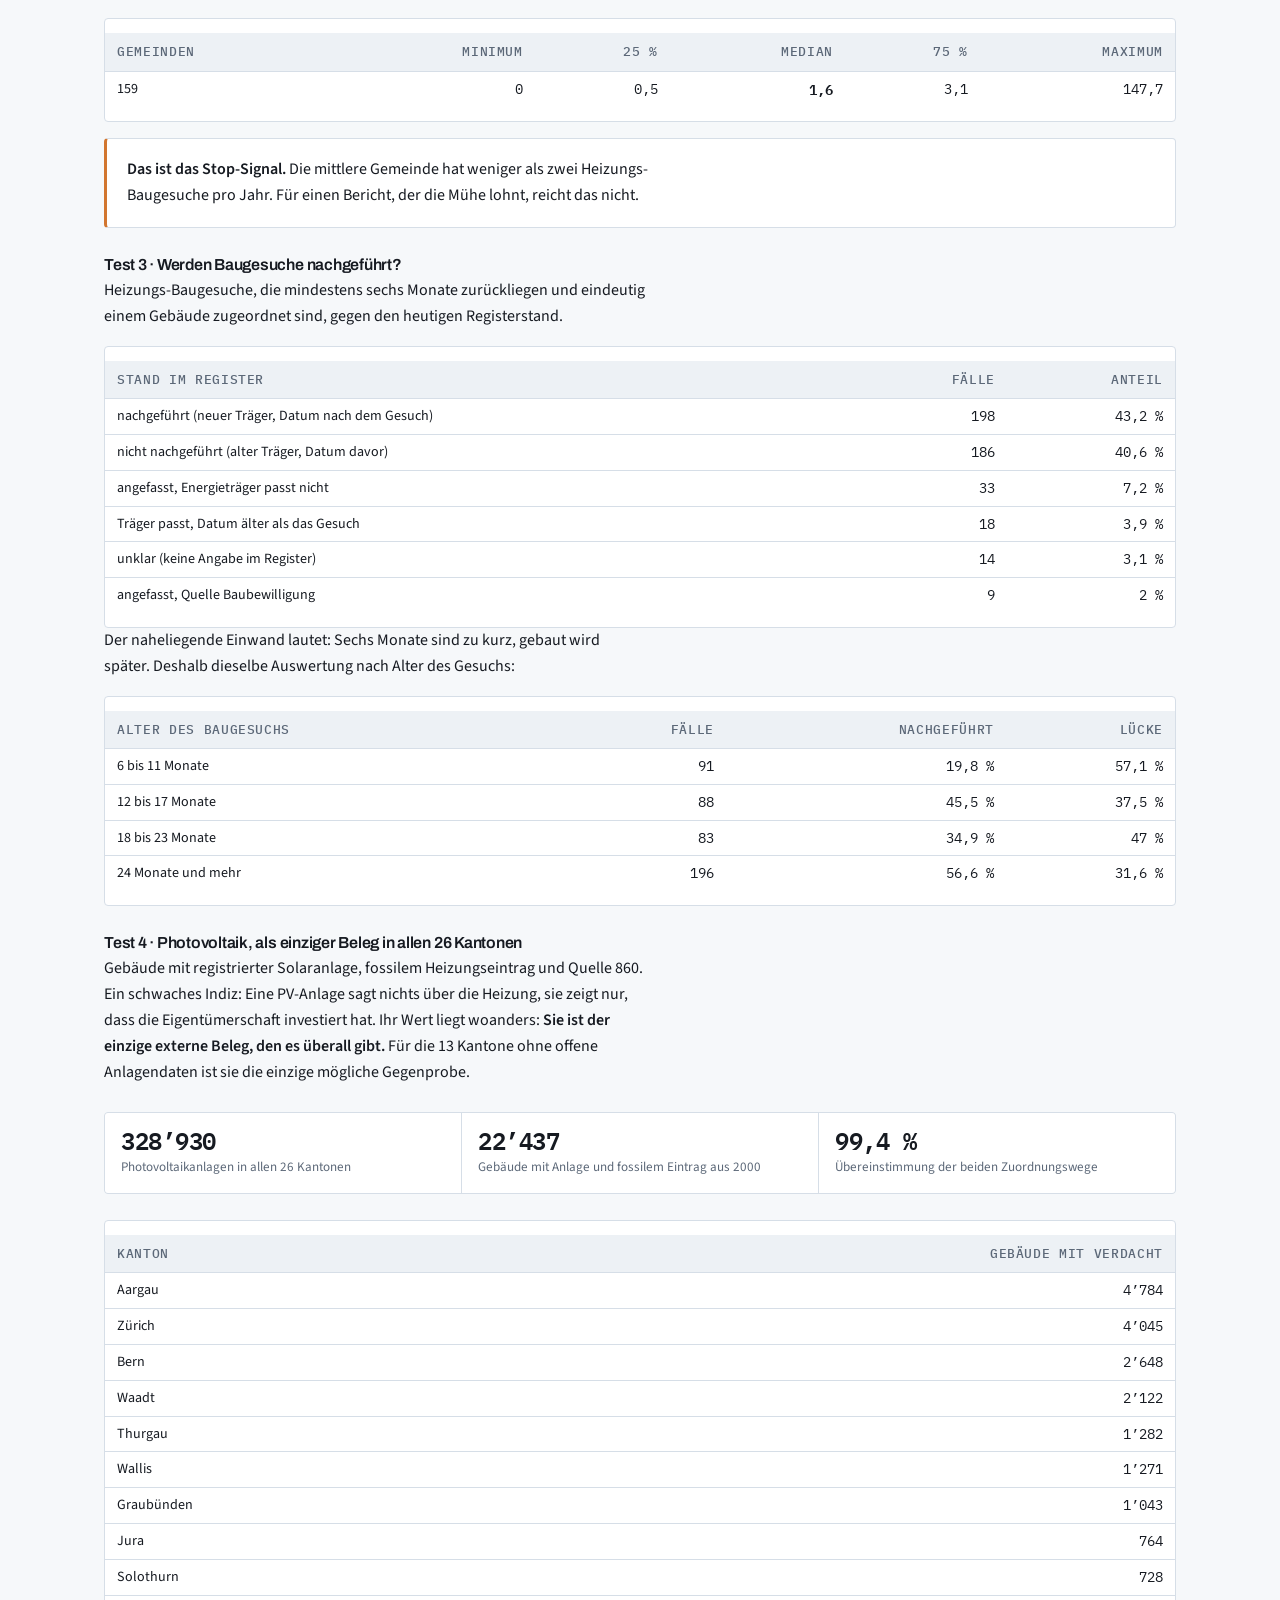
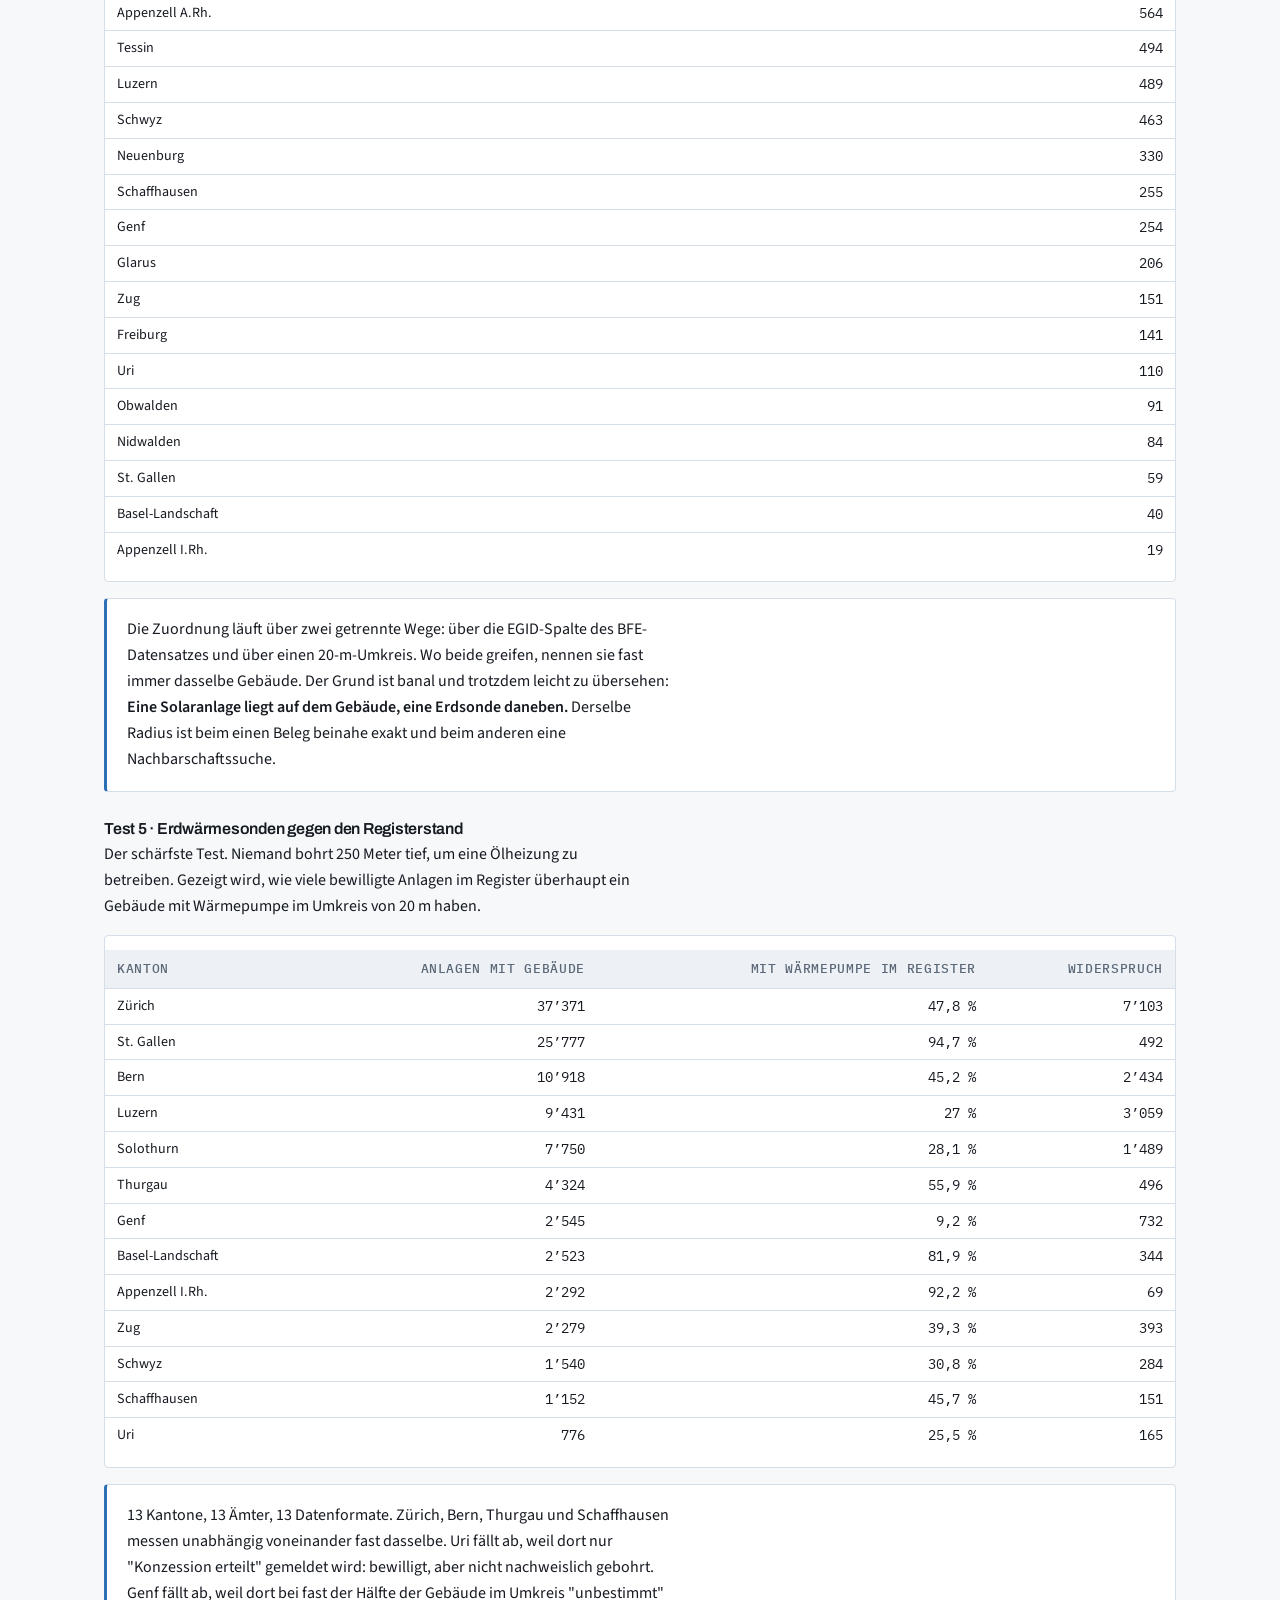
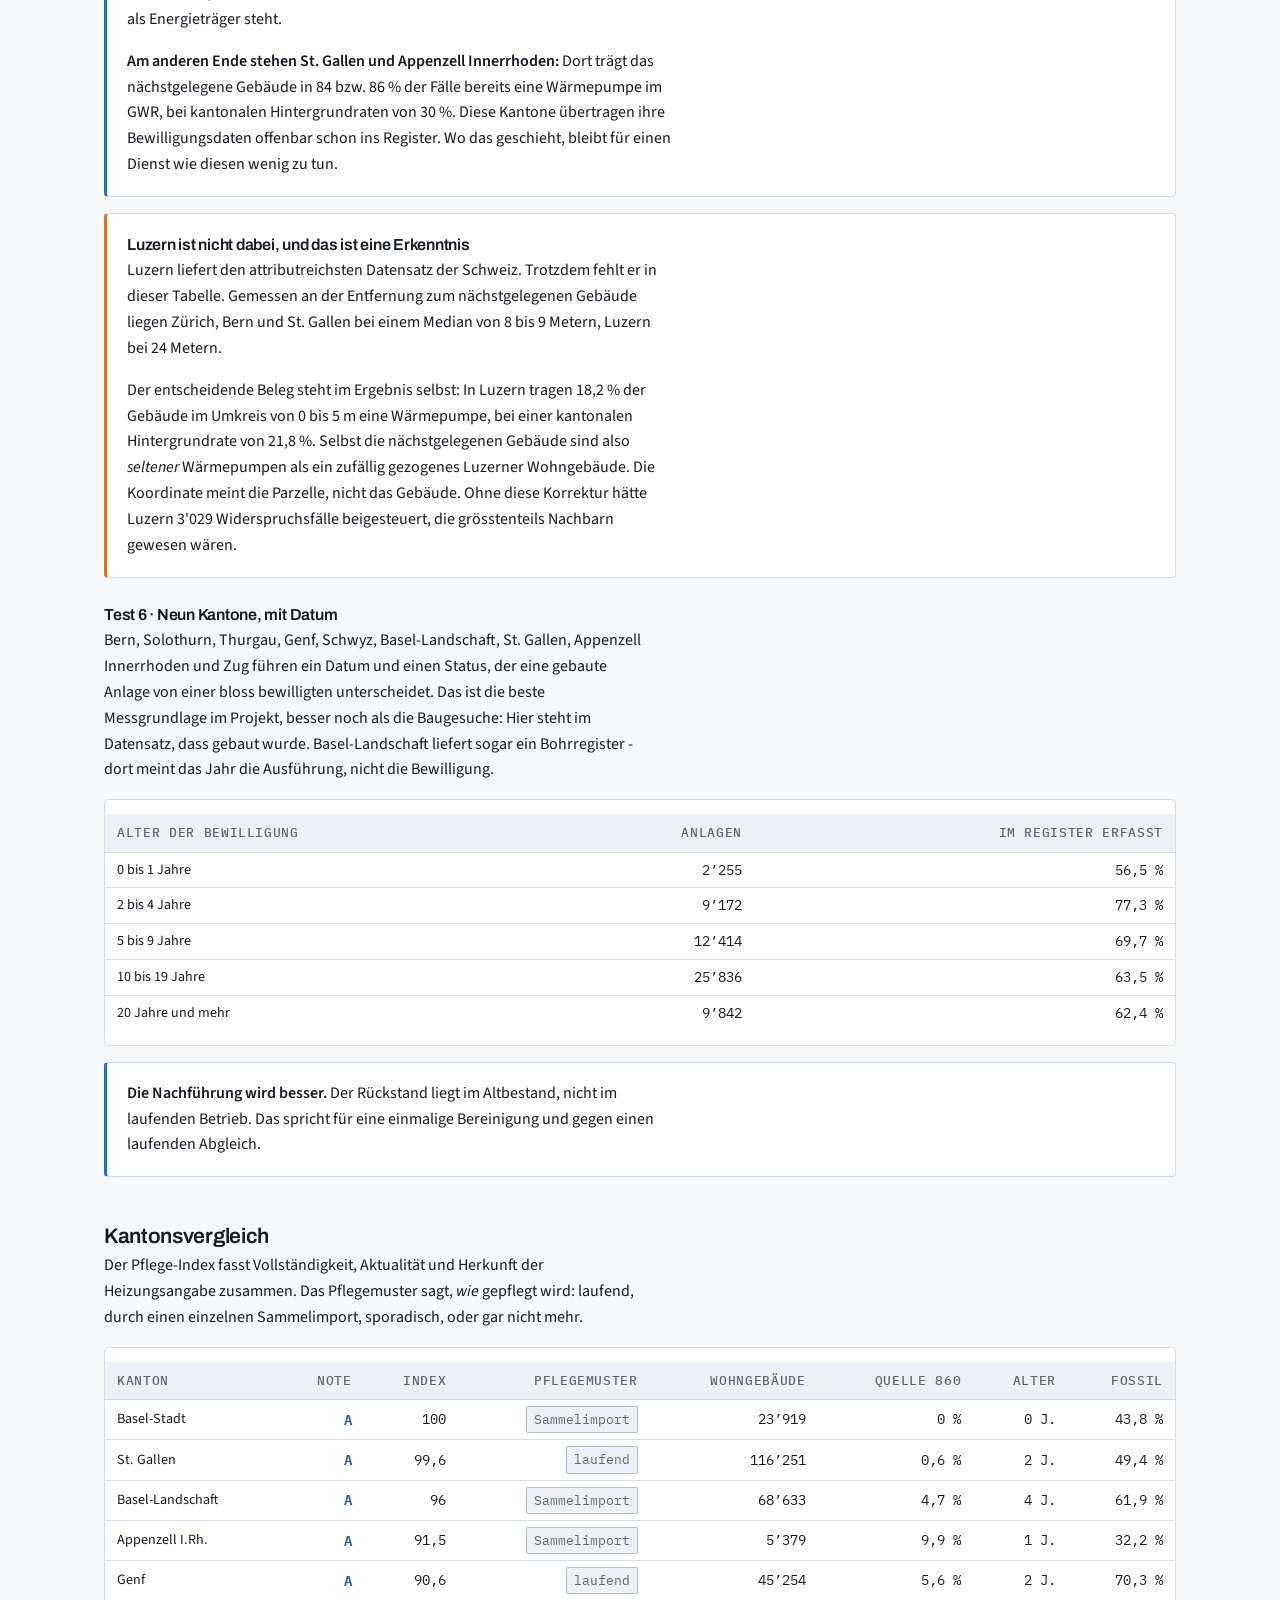
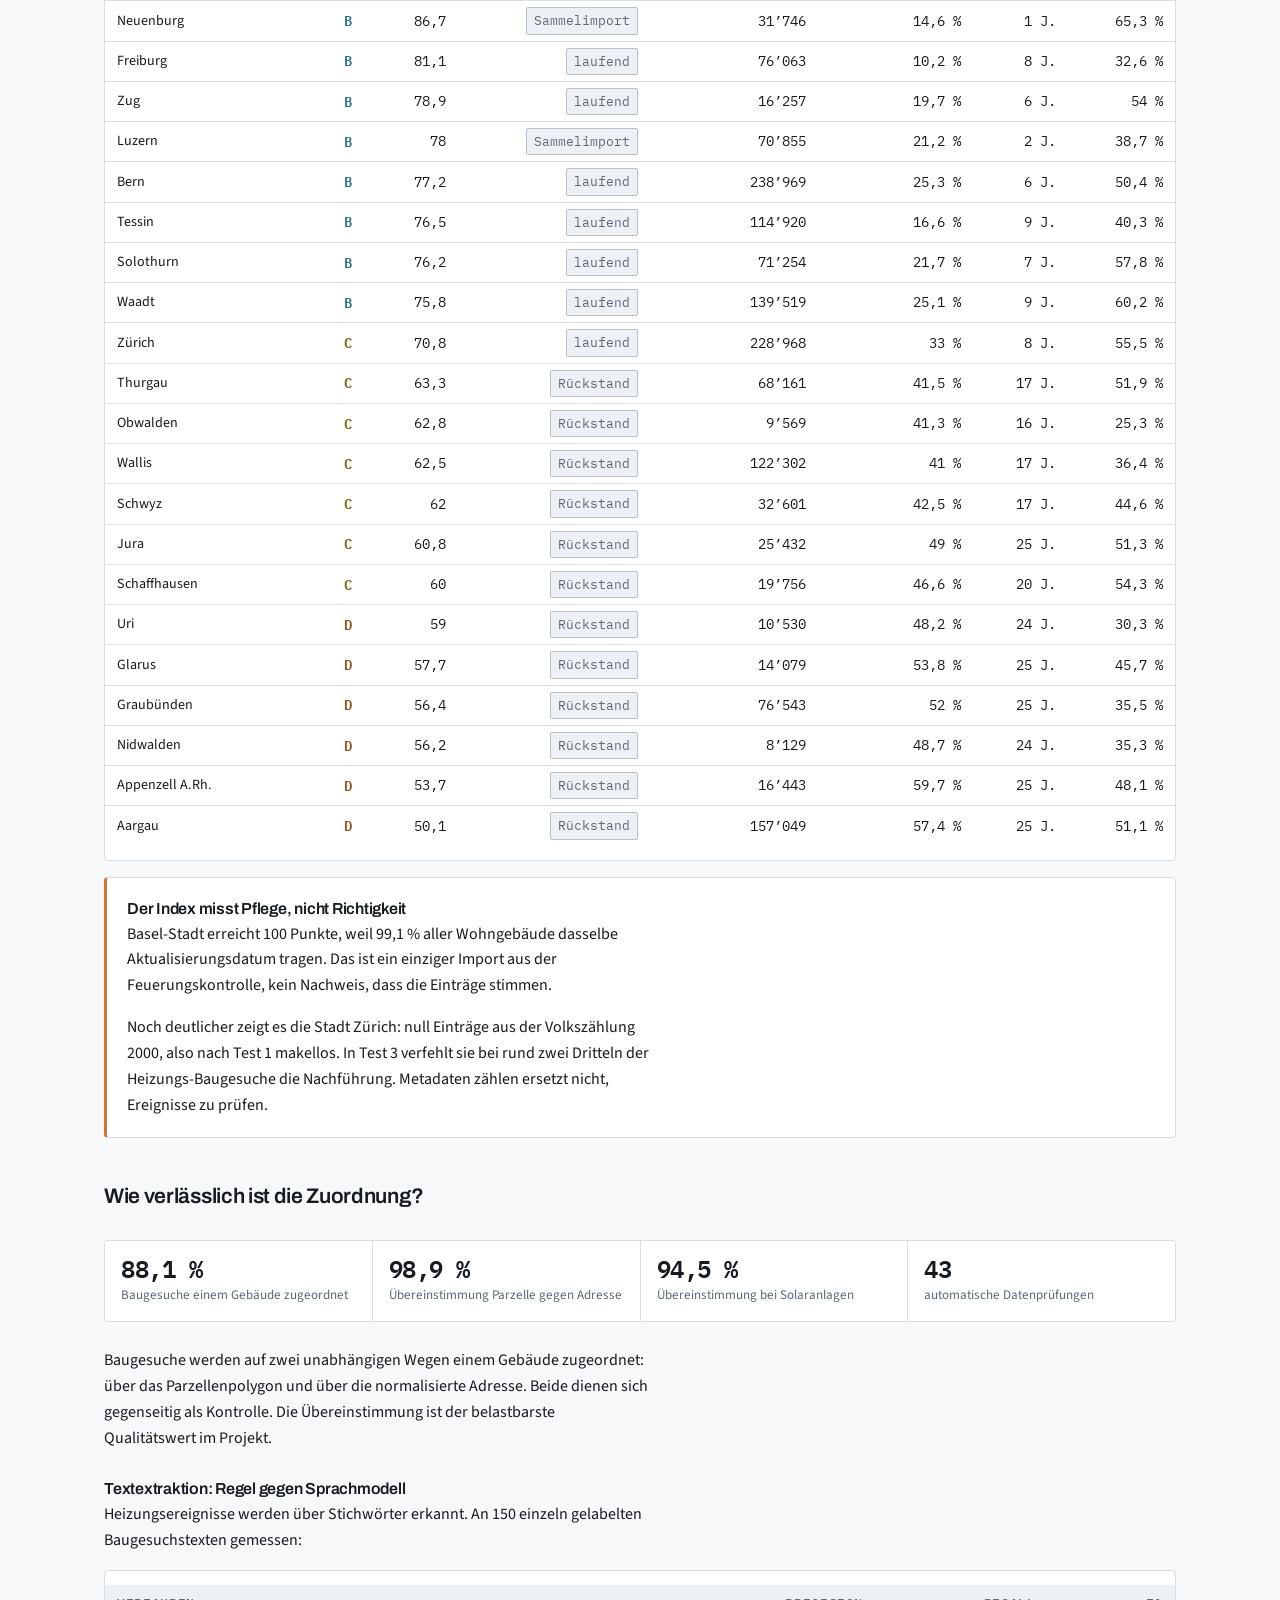
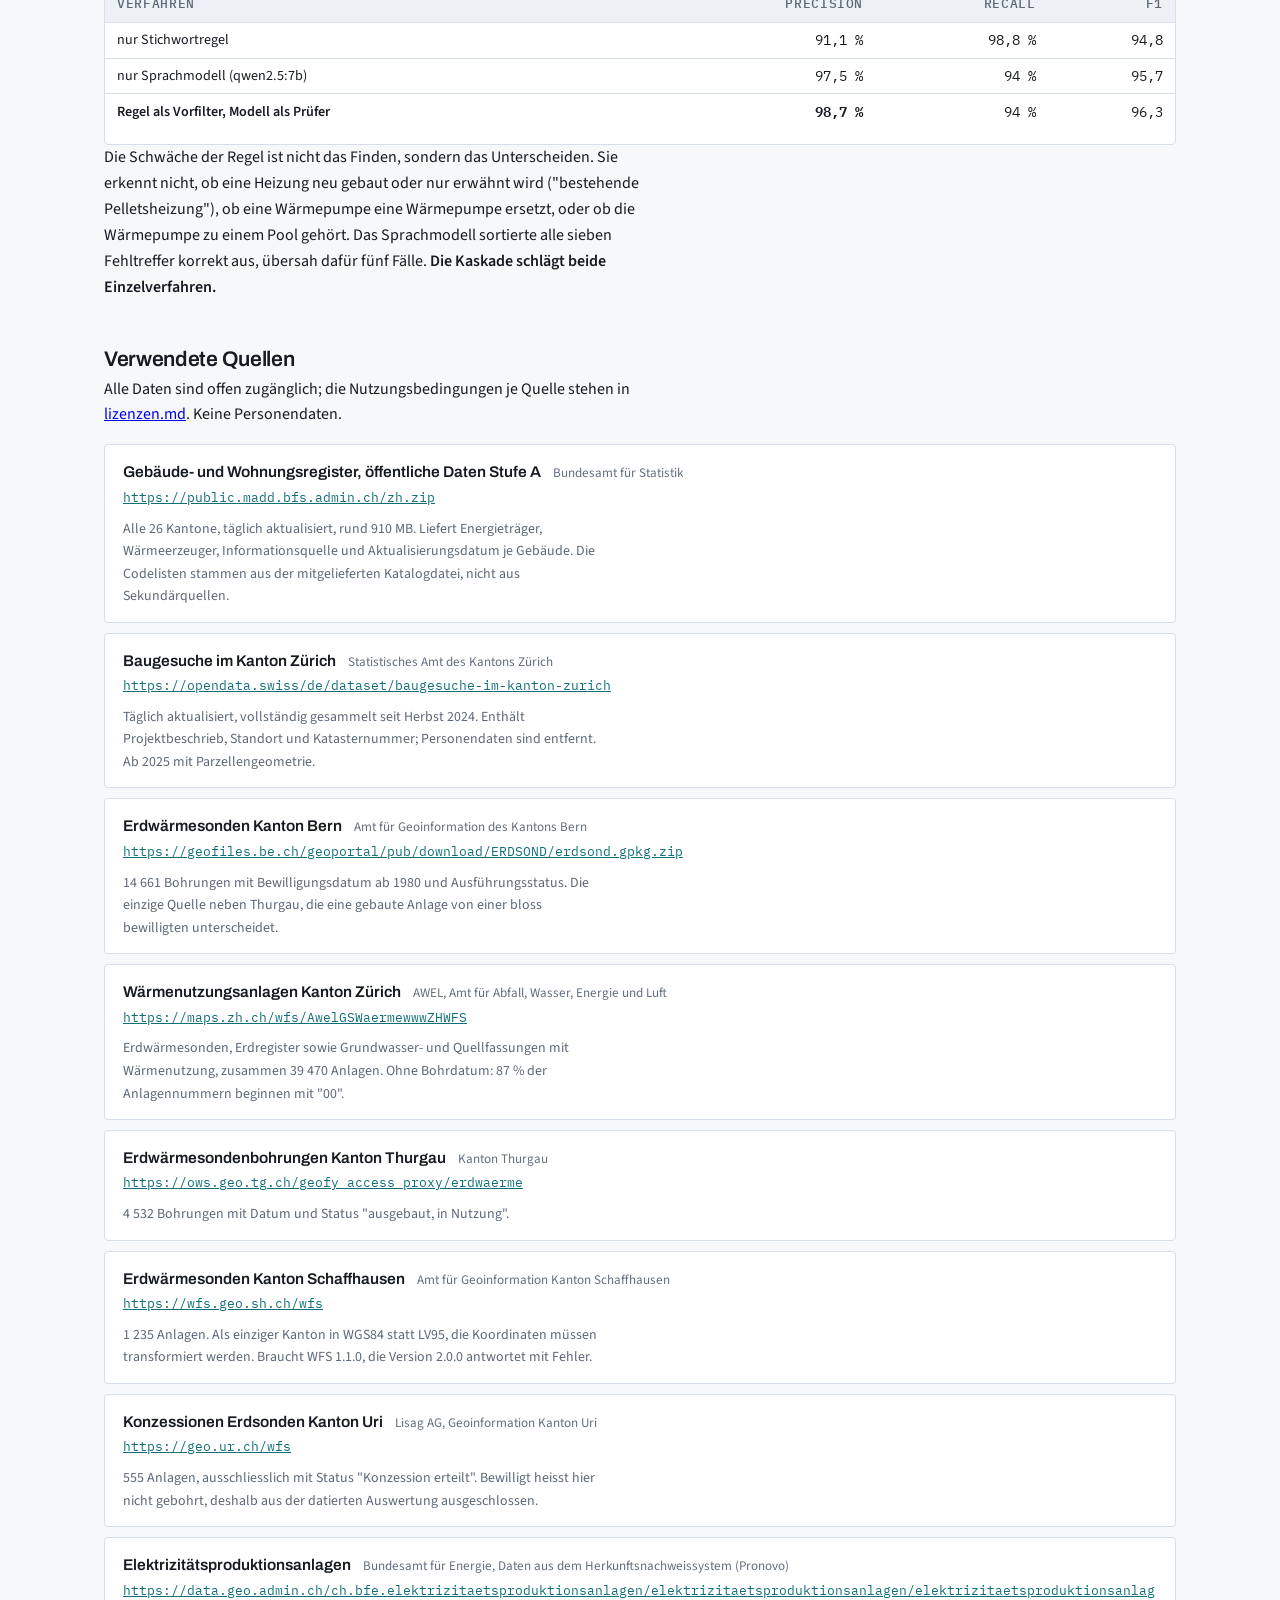
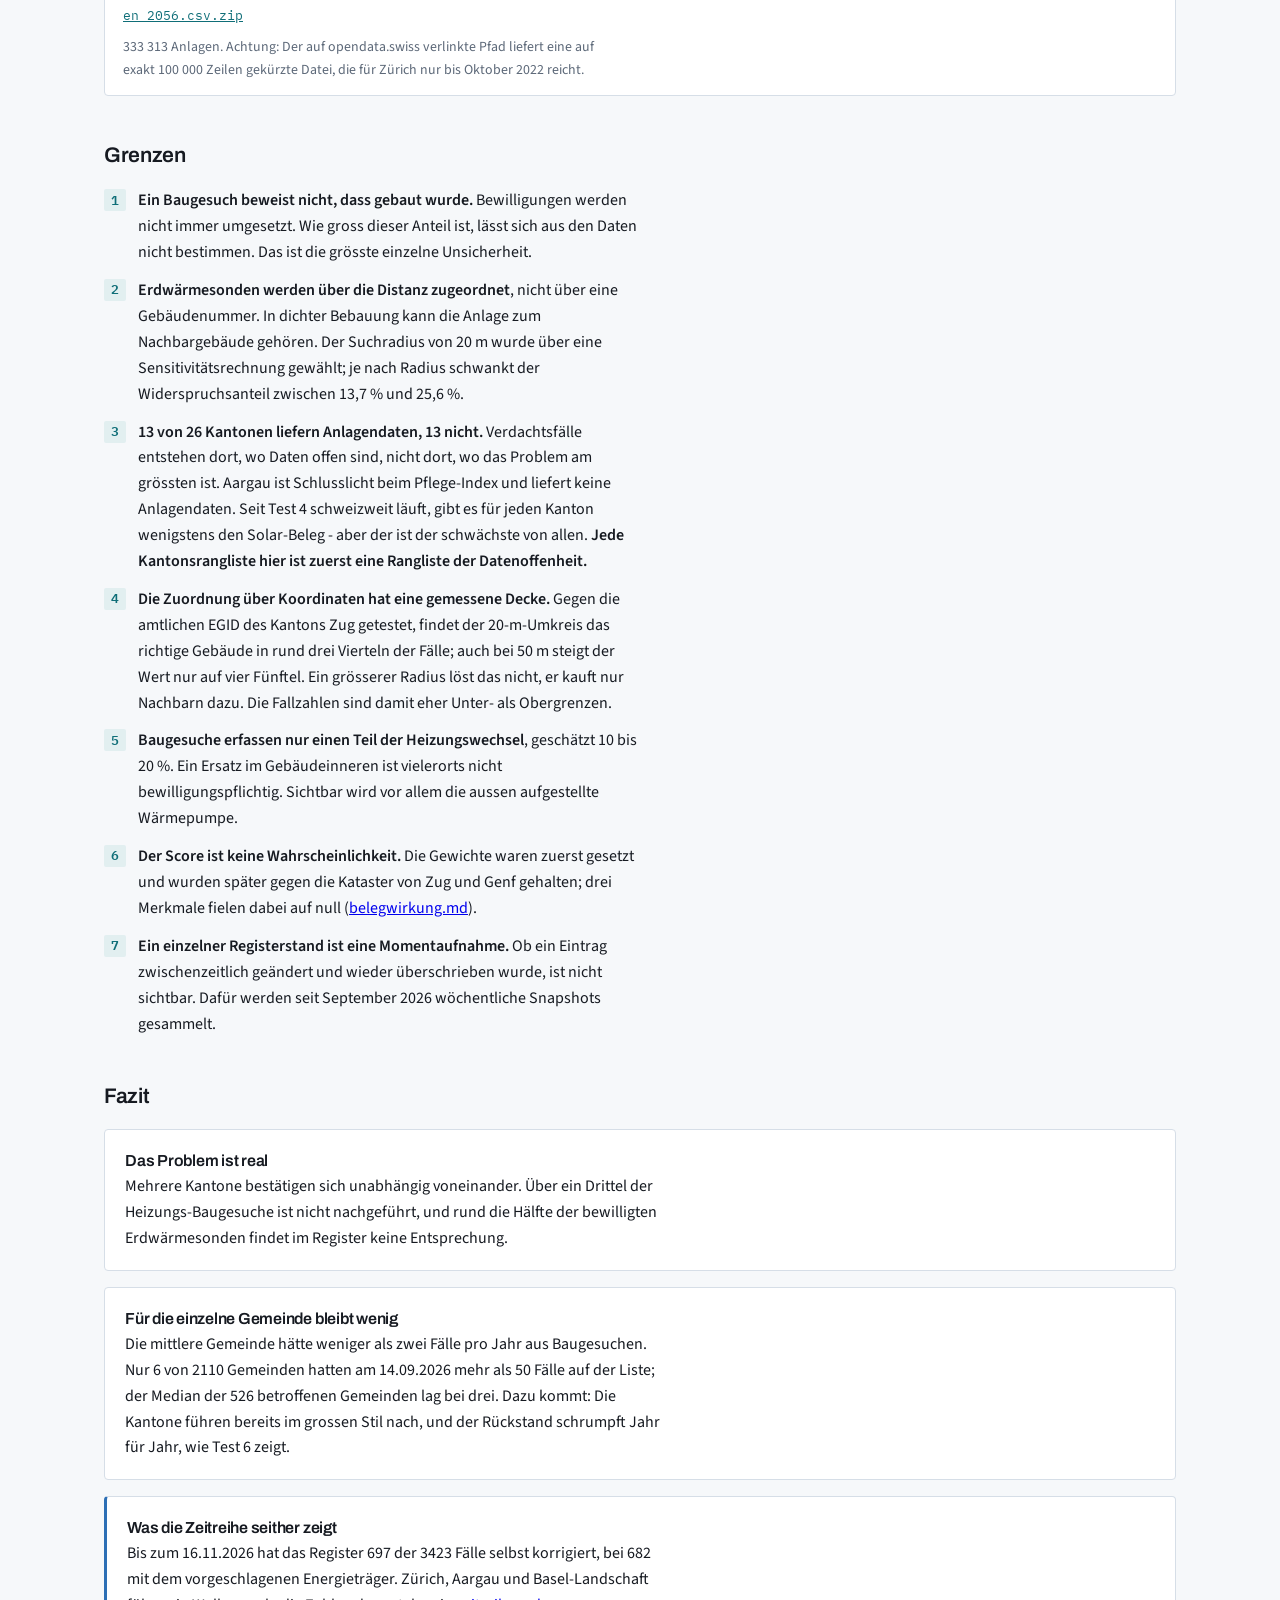
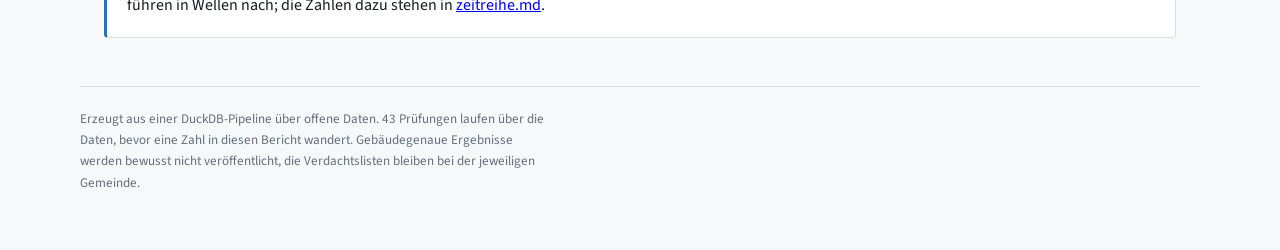
==== commit 5847e24b: "Website nach fuenfter Durchsicht ueberarbeitet" ====
--- a/reports/befund.html
+++ b/reports/befund.html
@@ -4,7 +4,7 @@
 <meta charset="utf-8">
 <meta name="viewport" content="width=device-width, initial-scale=1">
 <title>Veraltete Heizungsdaten</title>
-<link rel="stylesheet" href="../site/fonten.css">
+<link rel="stylesheet" href="../site/schriften.css">
 
 <style>
 :root {
@@ -458,7 +458,7 @@
 
   function tabelle(id, kopf, reihen) {
     document.getElementById(id).innerHTML =
-      "<thead><tr>" + kopf.map(function (h) { return "<th>" + esc(h) + "</th>"; }).join("") +
+      "<thead><tr>" + kopf.map(function (h) { return '<th scope="col">' + esc(h) + "</th>"; }).join("") +
       "</tr></thead><tbody>" + reihen.map(function (r) {
         return "<tr>" + r.map(function (c) { return "<td>" + c + "</td>"; }).join("") + "</tr>";
       }).join("") + "</tbody>";
@@ -585,7 +585,7 @@
   tabelle("tKantone",
     ["Kanton", "Note", "Index", "Pflegemuster", "Wohngebäude", "Quelle 860", "Alter", "fossil"],
     D.kantone.map(function (x) {
-      var farbe = "var(--stufe-" + (stufeVon[x.note] || "e") + ")";
+      var farbe = "var(--schrift-" + (stufeVon[x.note] || "e") + ")";
       return [esc(ktName[x.kanton] || x.kanton),
               '<span style="color:' + farbe + ';font-weight:600">' + esc(x.note) + "</span>",
               k(x.idx),
--- a/site/schriften.css
+++ b/site/schriften.css
@@ -0,0 +1,25 @@
+/* Schriften der Website, aus dem eigenen Verzeichnis statt von Google Fonts geladen.
+   Archivo, Source Sans 3 und IBM Plex Mono stehen unter der SIL Open Font License 1.1
+   (fonts/LICENSE-*.txt). Die Dateien stammen aus den Fontsource-Paketen und enthalten nur
+   den lateinischen Grundbestand; deutsche und franzoesische Texte sind damit vollstaendig. */
+
+@font-face { font-family: "Archivo"; font-style: normal; font-weight: 500; font-display: swap;
+  src: url("fonts/archivo-latin-500-normal.woff2") format("woff2"); }
+@font-face { font-family: "Archivo"; font-style: normal; font-weight: 600; font-display: swap;
+  src: url("fonts/archivo-latin-600-normal.woff2") format("woff2"); }
+@font-face { font-family: "Archivo"; font-style: normal; font-weight: 700; font-display: swap;
+  src: url("fonts/archivo-latin-700-normal.woff2") format("woff2"); }
+
+@font-face { font-family: "Source Sans 3"; font-style: normal; font-weight: 400; font-display: swap;
+  src: url("fonts/source-sans-3-latin-400-normal.woff2") format("woff2"); }
+@font-face { font-family: "Source Sans 3"; font-style: italic; font-weight: 400; font-display: swap;
+  src: url("fonts/source-sans-3-latin-400-italic.woff2") format("woff2"); }
+@font-face { font-family: "Source Sans 3"; font-style: normal; font-weight: 600; font-display: swap;
+  src: url("fonts/source-sans-3-latin-600-normal.woff2") format("woff2"); }
+
+@font-face { font-family: "IBM Plex Mono"; font-style: normal; font-weight: 400; font-display: swap;
+  src: url("fonts/ibm-plex-mono-latin-400-normal.woff2") format("woff2"); }
+@font-face { font-family: "IBM Plex Mono"; font-style: normal; font-weight: 500; font-display: swap;
+  src: url("fonts/ibm-plex-mono-latin-500-normal.woff2") format("woff2"); }
+@font-face { font-family: "IBM Plex Mono"; font-style: normal; font-weight: 600; font-display: swap;
+  src: url("fonts/ibm-plex-mono-latin-600-normal.woff2") format("woff2"); }
